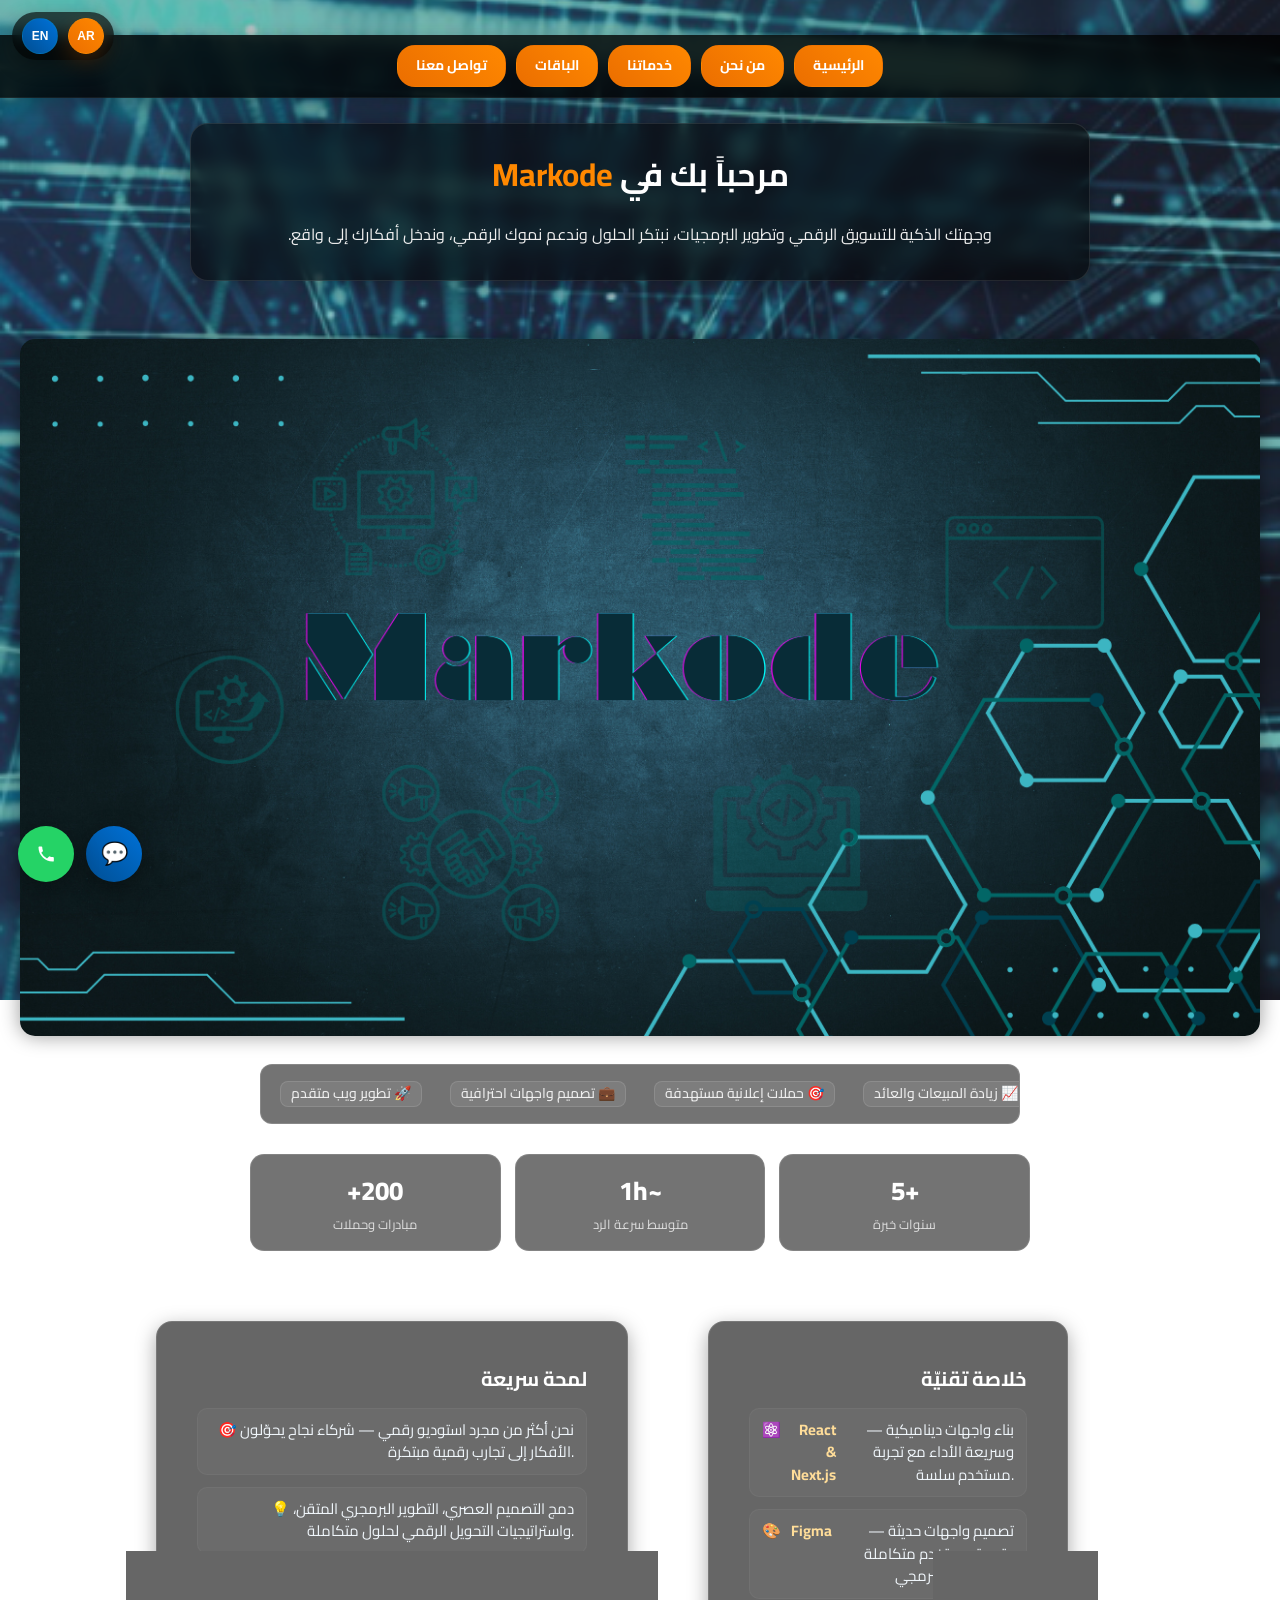
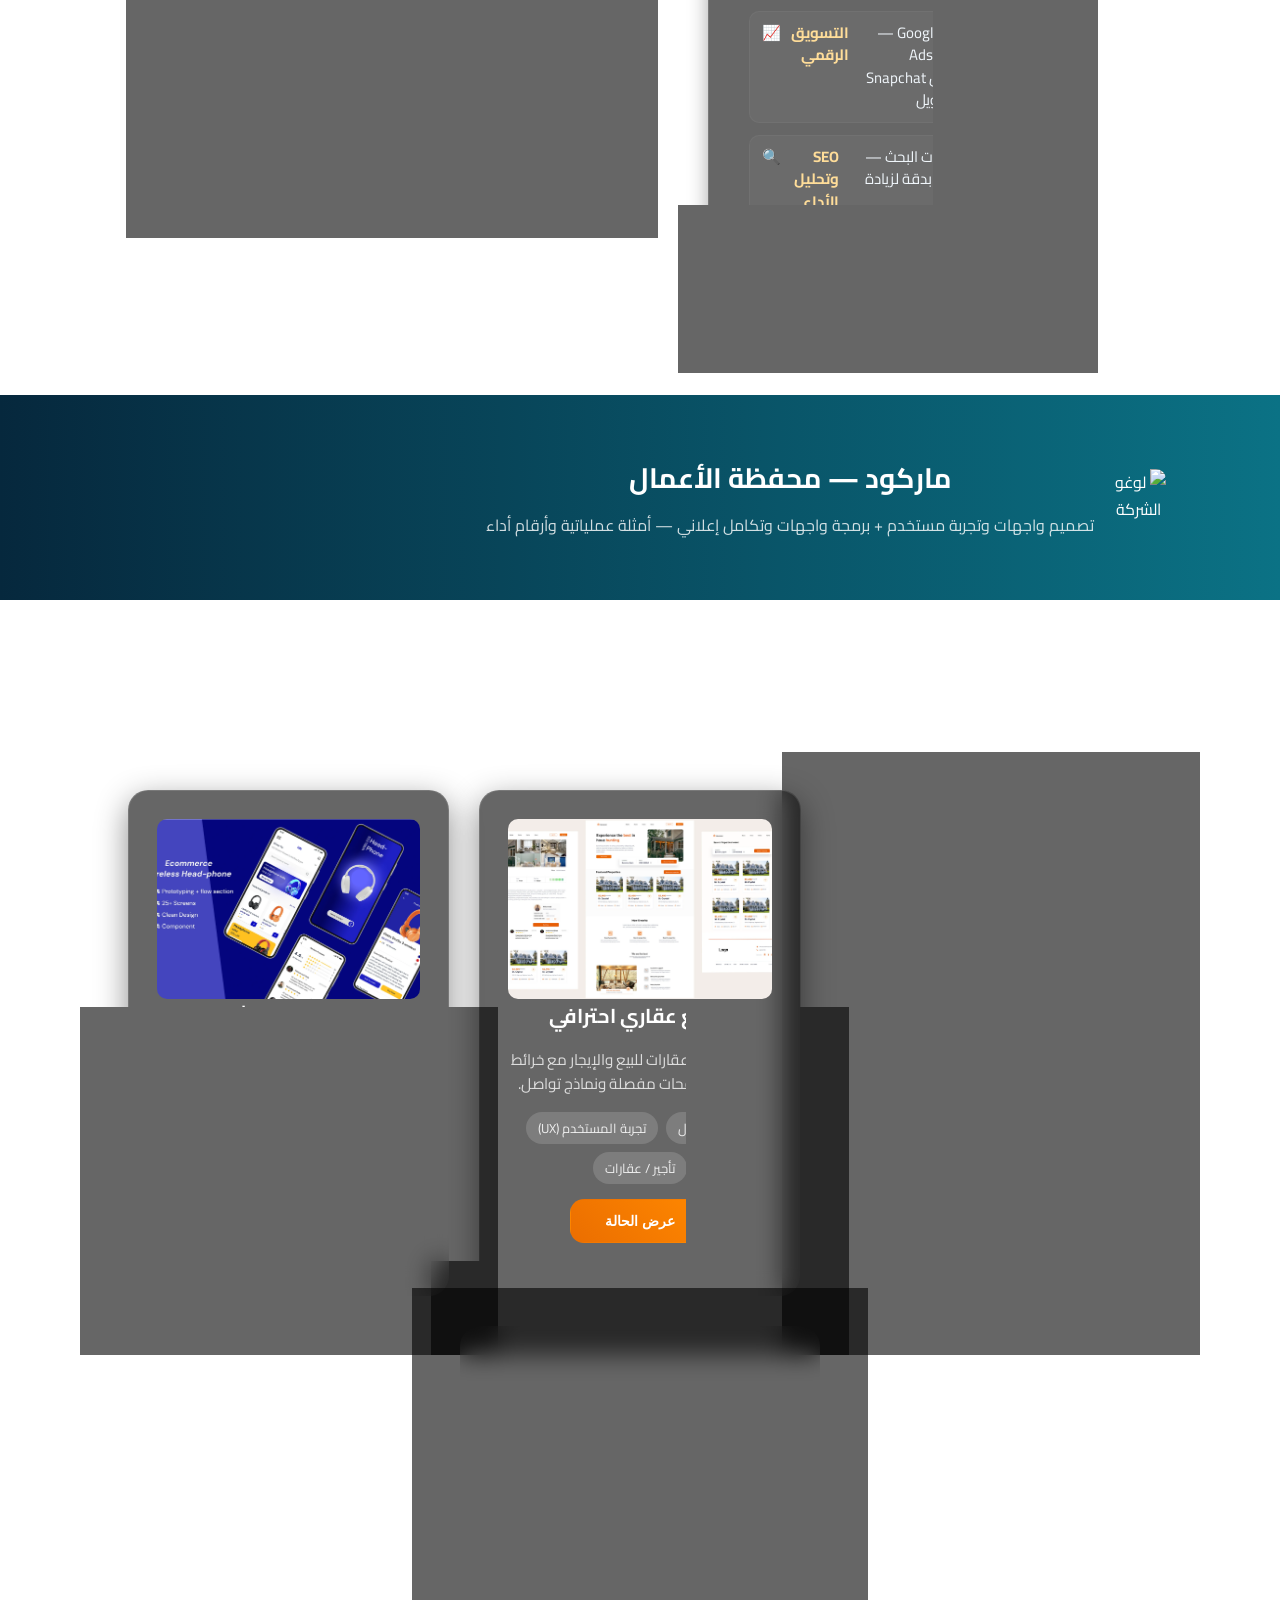
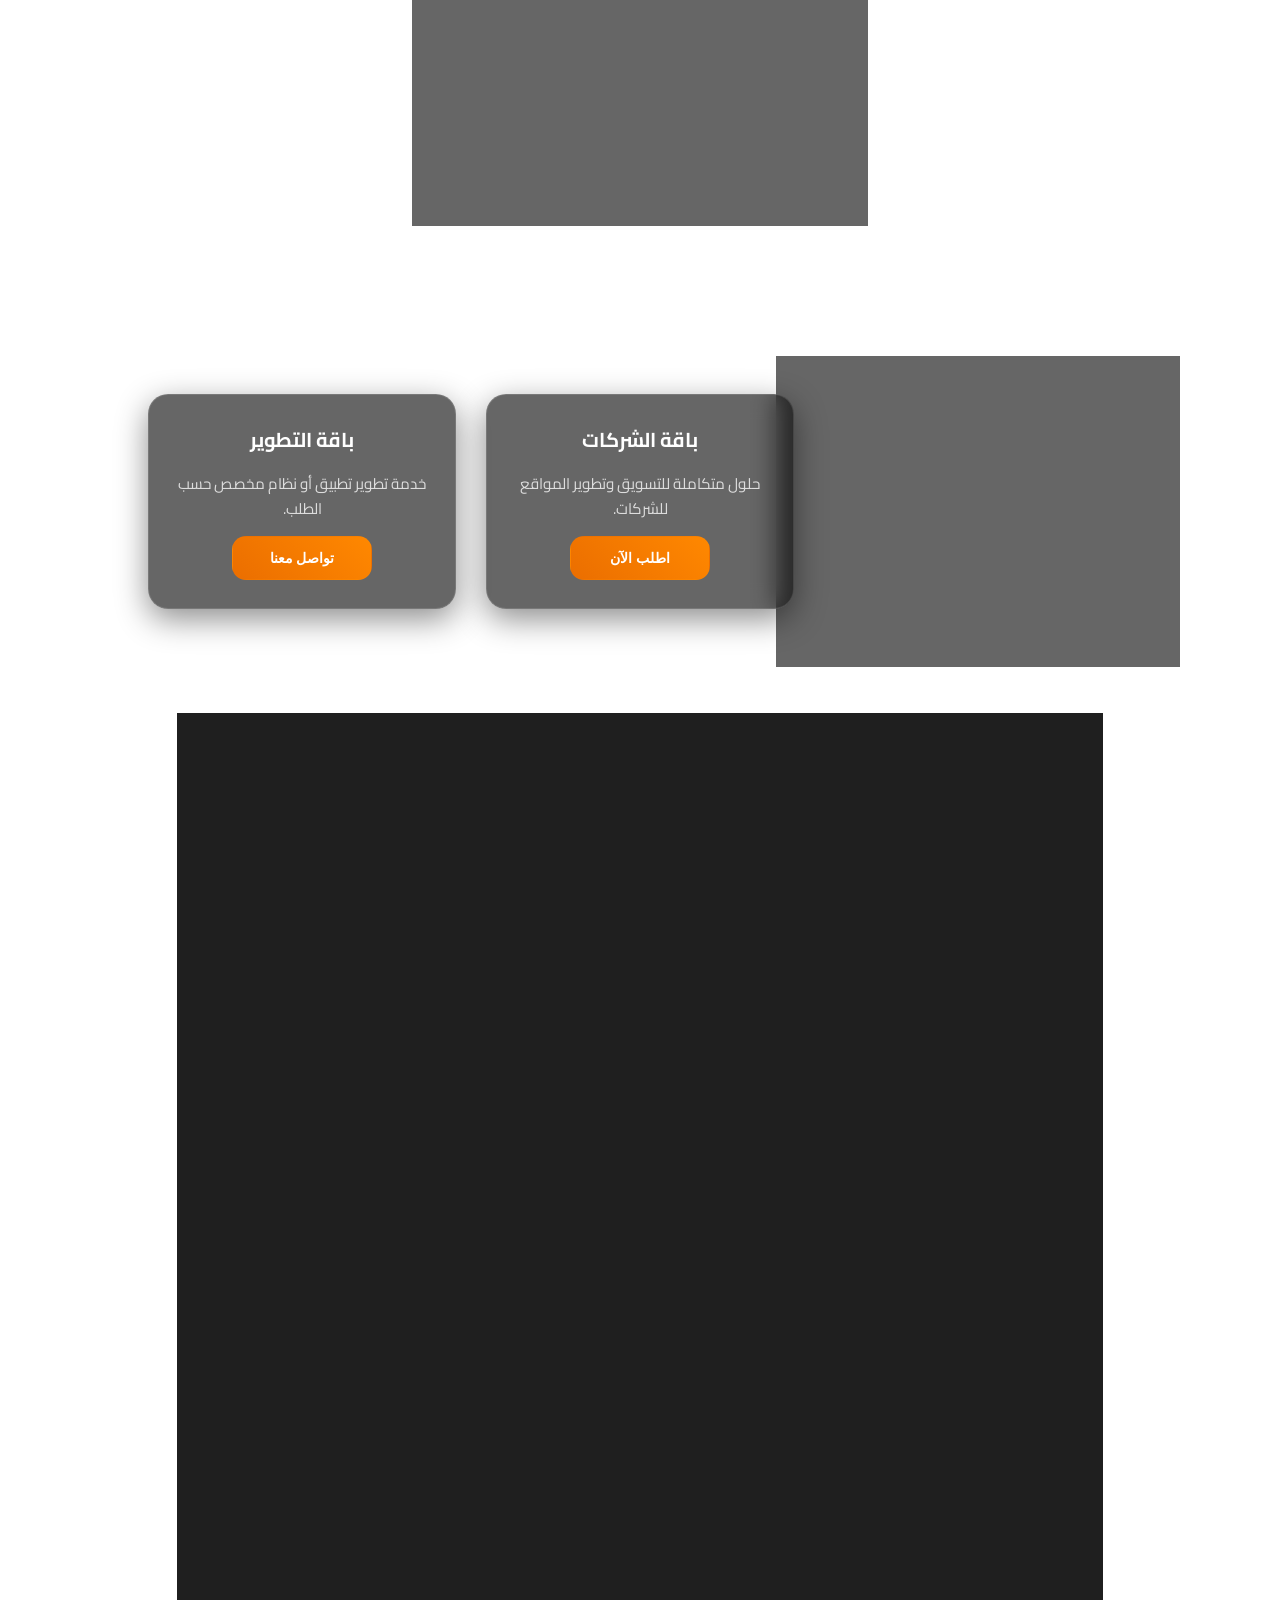
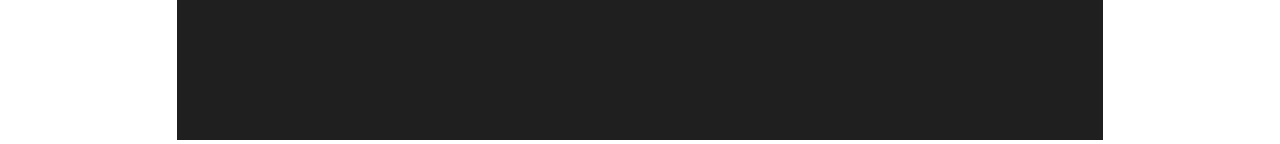
==== index.html @ ff9493d5 "Markode" ====
<!DOCTYPE html>
<html lang="ar" dir="rtl">
<head>
  <meta charset="UTF-8" />
  <title>Markode | الرئيسية</title>
  <link rel="icon" href="logo.jpeg" type="image/jpeg">
  <meta name="viewport" content="width=device-width, initial-scale=1" />
  <meta name="description" content="محفظة أعمال: تصميم واجهات وتجربة مستخدم + برمجة واجهات وتكامل إعلاني — أمثلة عملياتية ونتائج." />

  <!-- Fonts -->
  <link rel="preconnect" href="https://fonts.googleapis.com" />
  <link rel="preconnect" href="https://fonts.gstatic.com" crossorigin />
  <link href="https://fonts.googleapis.com/css2?family=Cairo:wght@400;700&display=swap" rel="stylesheet">

  <!-- Stylesheet -->
  <link rel="stylesheet" href="style.css">
</head>

<body>

  <!-- Language Switch ✅ -->
  <div class="lang-switch">
    <button id="ar-btn" class="lang active" data-lang="ar">AR</button>
    <button id="en-btn" class="lang" data-lang="en">EN</button>
  </div>

  <!-- Navbar ✅ -->
  <nav class="navbar" role="navigation" aria-label="الرئيسية">
    <a href="index.html" id="nav-home">الرئيسية</a>
    <a href="about.html" id="nav-about">من نحن</a>
    <a href="services.html" id="nav-services">خدماتنا</a>
    <a href="plans.html" id="nav-plans">الباقات</a>
    <a href="contact.html" id="nav-contact">تواصل معنا</a>
  </nav>

  <!-- Hero Section ✅ -->
  <section class="hero" aria-label="Hero Section">
    <div class="hero-box">
      <h1 id="hero-title"><strong id="hero-welcome">مرحبا بك في <span class="highlighted">Markode</span></strong></h1>
      <p id="hero-intro">وجهتك الذكية للتسويق الرقمي وتطوير البرمجيات، نبتكر الحلول وندعم نموك الرقمي، وندخل أفكارك إلى واقع.</p>
    </div>

    <img src="picture.png" alt="Markode Cover" loading="lazy" class="hero-img">

    <!-- Ticker ✅ مصحح -->
    <div class="ticker" aria-live="polite">
      <div class="ticker__rail" id="tickerRail">
        <div class="ticker__track" id="tickerTrackA">
          <div class="ticker__item">💼 تصميم واجهات احترافية</div>
          <div class="ticker__item">🚀 تطوير ويب متقدم</div>
          <div class="ticker__item">📊 تسويق رقمي فعّال</div>
          <div class="ticker__item">📈 زيادة المبيعات والعائد</div>
          <div class="ticker__item">🎯 حملات إعلانية مستهدفة</div>
        </div>
        <div class="ticker__track" id="tickerTrackB">
          <div class="ticker__item">💼 تصميم واجهات احترافية</div>
          <div class="ticker__item">🚀 تطوير ويب متقدم</div>
          <div class="ticker__item">📊 تسويق رقمي فعّال</div>
          <div class="ticker__item">📈 زيادة المبيعات والعائد</div>
          <div class="ticker__item">🎯 حملات إعلانية مستهدفة</div>
        </div>
      </div>
    </div>

    <!-- Stats ✅ -->
    <div class="stats" aria-label="إحصاءات">
      <div class="stat">
        <div class="num" id="statYears">+5</div>
        <div class="label" id="statYearsLabel">سنوات خبرة</div>
      </div>
      <div class="stat">
        <div class="num" id="statResponse">~1h</div>
        <div class="label" id="statResponseLabel">متوسط سرعة الرد</div>
      </div>
      <div class="stat">
        <div class="num" id="statProjects">200+</div>
        <div class="label" id="statProjectsLabel">مبادرات وحملات</div>
      </div>
    </div>
  </section>

  <a class="skip-link" href="#main">تخطي إلى المحتوى الرئيسي</a>

<section class="section-intro container">
  <div class="col-2">
    <div class="card card-intro">
      <div class="card-body">
        <h2 id="intro-title">لمحة سريعة</h2>
        
        <ul class="intro-points">
          <li id="intro-point-1" class="intro-point">🎯 نحن أكثر من مجرد استوديو رقمي — شركاء نجاح يحوّلون الأفكار إلى تجارب رقمية مبتكرة.</li>
          <li id="intro-point-2" class="intro-point">💡 دمج التصميم العصري، التطوير البرمجري المتقن، واستراتيجيات التحويل الرقمي لحلول متكاملة.</li>
          <li id="intro-point-3" class="intro-point">👨‍💻 فريق متخصص بخبرة واسعة في UI/UX، تطوير البرمجيات، وبناء أنظمة رقمية ذكية.</li>
          <li id="intro-point-4" class="intro-point">📈 نتائج قابلة للقياس مع سجل حافل من المشاريع المحلية والإقليمية والعالمية.</li>
        </ul>
        
        <p class="muted" id="intro-note">
          أمثلة حقيقية لمشاريع نفذناها مع نتائج ملموسة وقياس أداء فعلي.
        </p>
      </div>
    </div>
  </div>

     <div class="col-2">
    <div class="card card-tech">
      <div class="card-body">
        <h2 id="tech-title">خلاصة تقنية</h2>

        <ul class="tech-points">
          <li id="tech-point-1" class="tech-point">⚛️ <strong>React & Next.js</strong> — بناء واجهات ديناميكية وسريعة الأداء مع تجربة مستخدم سلسة.</li>
          <li id="tech-point-2" class="tech-point">🎨 <strong>Figma</strong> — تصميم واجهات حديثة وتجربة مستخدم متكاملة قبل التنفيذ البرمجي.</li>
          <li id="tech-point-3" class="tech-point">📈 <strong>التسويق الرقمي</strong> — Google Ads، TikTok Ads، Facebook & Snapchat لزيادة الوصول وتحقيق التحويل.</li>
          <li id="tech-point-4" class="tech-point">🔍 <strong>SEO وتحليل الأداء</strong> — تحسين محركات البحث وقياس النتائج بدقة لزيادة التأثير الرقمي.</li>
        </ul>

        <p class="muted" id="tech-desc">
          نغطي كل مرحلة من التصميم إلى التنفيذ، مع دمج الحملات الإعلانية وتتبع الأداء لضمان نتائج ملموسة واحترافية.
        </p>
      </div>
    </div>
  </div>
</section>

  <!-- Header & Main Content ✅ -->
  <header class="header">
    <div class="container">
      <div class="brand">
        <img src="https://images.unsplash.com/photo-1542744094-24638eff58bb?q=80&w=400&auto=format&fit=crop&ixlib=rb-4.0.3&s=placeholder"
             alt="لوغو الشركة" width="56" height="56" loading="lazy" decoding="async" />
        <div>
          <h1 id="header-title">ماركود — محفظة الأعمال</h1>
          <p class="lead" id="header-lead">تصميم واجهات وتجربة مستخدم + برمجة واجهات وتكامل إعلاني — أمثلة عملياتية وأرقام أداء</p>
        </div>
      </div>
    </div>
  </header>

  <main id="main" class="container" role="main" aria-label="المحتوى الرئيسي">

<!-- Projects Section -->
<section id="projects" aria-labelledby="projects-title">
  <h1 id="projects-title">نماذج المشاريع</h1>
  <div class="projects">

    <!-- Project 1 -->
    <article class="project card" aria-labelledby="p1-title">
      <div class="img" style="background-image:url('123.png');"></div>

      <div class="meta">
        <h3 id="project-title-1">Ride Me — تطبيق بيع سيارات</h3>
        <p id="project-desc-1" class="muted">
          تطبيق لعرض وبيع السيارات مع نظام فلترة متقدم وربط الدفع وحجوزات المعاينة.
        </p>

        <div class="tags">
          <span id="tag-ui" class="tag">UI</span>
          <span id="tag-ux" class="tag">UX</span>
          <span id="tag-case-study" class="tag">Case Study</span>
        </div>

        <div class="actions">
          <button id="project1-case-btn" class="btn" onclick="openProjectModal('p1')">عرض الحالة</button>
        </div>
      </div>
    </article>

    <!-- Project 2 -->
    <article class="project card" aria-labelledby="p2-title">
      <div class="img" style="background-image:url('124.png');"></div>

      <div class="meta">
        <h3 id="project-title-2">موقع عقاري احترافي</h3>
        <p id="project-desc-2" class="muted">
          موقع عقاري للعروض مع خرائط تفاعلية وصفحات عقارات كاملة.
        </p>

        <div class="tags">
          <span id="tag-mobile" class="tag">Mobile</span>
          <span id="tag-ux-2" class="tag">UX</span>
          <span id="tag-rental" class="tag">Rental</span>
        </div>

        <div class="actions">
          <button id="project2-case-btn" class="btn" onclick="openProjectModal('p2')">عرض الحالة</button>
        </div>
      </div>
    </article>

    <!-- Project 3 -->
    <article class="project card">
     <div class="img" style="background-image:url('125.png');"></div>

      <div class="meta">
        <h3 id="project-title-3">متجر إلكتروني شامل</h3>
        <p id="project-desc-3" class="muted">
          متجر متكامل بدفع آمن وسلة منتجات وإدارة مخزون وخدمات شحن.
        </p>

        <div class="tags">
          <span id="tag-system" class="tag">System</span>
          <span id="tag-dashboard" class="tag">Dashboard</span>
        </div>

        <div class="actions">
          <button id="project3-case-btn" class="btn" onclick="openProjectModal('p3')">عرض الحالة</button>
        </div>
      </div>
    </article>

    <!-- Project 4 -->
    <article class="project card">
    <div class="img" style="background-image:url('126.png');"></div>
    
      <div class="meta">
        <h3 id="project-title-4">تطبيق طلب وتوصيل مياه</h3>
        <p id="project-desc-4" class="muted">
          تطبيق يسمح بطلب المياه مع تتبع الطلبات وإدارة السائقين.
        </p>

        <div class="tags">
          <span id="tag-ux" class="tag">UX</span>
          <span id="tag-dashboard" class="tag">Dashboard</span>
        </div>

        <div class="actions">
          <button id="project4-case-btn" class="btn" onclick="openProjectModal('p4')">عرض الحالة</button>
        </div>
      </div>
    </article>

  </div>
</section>

    <!-- Project Modal ✅ -->
    <div id="modal" class="modal">
      <div class="modal-content" tabindex="-1" aria-modal="true" role="dialog">
        <span class="close" id="modalCloseBtn" tabindex="0" aria-label="إغلاق">&times;</span>
        <div id="modal-body"></div>
      </div>
    </div>

    <!-- Packages Section ✅ -->
    <section id="packages">
      <h1 id="packages-title">الباقات</h1>
      <div class="cards">
        <div class="card">
          <h3 id="card-title-1">باقة الناشئين</h3>
          <p id="card-desc-1">تصميم هوية + موقع تعريفي + حملة انطلاقية.</p>
          <button id="card-btn-1" onclick="openOrderModal('باقة الناشئين')" class="btn">اطلب الآن</button>
        </div>

        <div class="card">
          <h3 id="card-title-2">باقة الشركات</h3>
          <p id="card-desc-2">حلول متكاملة للتسويق وتطوير المواقع للشركات.</p>
          <button id="card-btn-2" onclick="openOrderModal('باقة الشركات')" class="btn">اطلب الآن</button>
        </div>

        <div class="card">
          <h3 id="card-title-3">باقة التطوير</h3>
          <p id="card-desc-3">خدمة تطوير تطبيق أو نظام مخصص حسب الطلب.</p>
          <button id="card-btn-3" onclick="location.href='contact.html'" class="btn">تواصل معنا</button>
        </div>
      </div>
    </section>

    <!-- Order Modal ✅ -->
    <div id="orderModal" class="modal">
      <div class="modal-content">
        <span class="close" onclick="closeModal()">&times;</span>
        <h3 id="modal-title" style="text-align: center;">طلب الباقة</h3>

        <form action="https://formspree.io/f/xeozlkkv" method="POST" onsubmit="showOrderSuccessMessage(event)">
          <input type="hidden" id="plan-name" name="plan" value="">
          <input type="text" name="name" id="modal-name" placeholder="الاسم" required>
          <input type="email" name="email" id="modal-email" placeholder="البريد الإلكتروني" required>
          <input type="tel" name="phone" id="modal-phone" placeholder="رقم الهاتف" required>
          <textarea name="details" id="modal-details" placeholder="اكتب تفاصيل الطلب" required></textarea>

          <p id="order-success-message" style="display:none; color: #00ff00; text-align: center; font-weight: bold; margin: 10px 0;">
            ✅ تم إرسال الطلب بنجاح! سنتواصل معك قريبًا.
          </p>

          <button type="submit" id="modal-submit" class="btn" style="width: 100%; margin-top: 10px;">إرسال الطلب</button>
        </form>
      </div>
    </div>


    <!-- Quick Quote Section ✅ -->
    <section id="quote" class="section">
      <div class="box">
        <h2 id="qq-title">تقدير سعر فوري</h2>
        <p class="muted" id="qq-desc">اختر نوع الخدمة والخيارات لتحصل على نطاق تقديري سريع.</p>

        <div class="quote-grid">
          <div class="row">
            <label for="qq-service" id="qq-service-label">نوع الخدمة</label>
            <select id="qq-service">
              <option value="identity" id="qq-op-identity">هوية بصرية</option>
              <option value="website" id="qq-op-website">موقع ويب</option>
              <option value="app" id="qq-op-app">تطبيق جوال</option>
              <option value="marketing" id="qq-op-marketing">تسويق رقمي</option>
              <option value="ads" id="qq-op-ads">حملات إعلانية</option>
            </select>
          </div>
          
          <div class="row">
            <label for="qq-budget" id="qq-budget-label">الميزانية المتوقعة</label>
            <input type="range" id="qq-budget" min="100" max="200000" step="100" value="100"/>
            <div><span class="badge" id="qq-budget-out">100 ر.س</span></div>
          </div>
          
          <div class="row">
            <label id="qq-options-label">خيارات إضافية</label>
            <label><input type="checkbox" id="qq-seo"> <span id="qq-seo-label">تحسين محركات البحث (SEO)</span></label>
            <label><input type="checkbox" id="qq-cms"> <span id="qq-cms-label">لوحة إدارة محتوى (CMS)</span></label>
            <label><input type="checkbox" id="qq-multi"> <span id="qq-multi-label">دعم لغتين</span></label>
          </div>
          
          <div class="row">
            <label for="qq-time" id="qq-time-label">الإطار الزمني</label>
            <select id="qq-time">
              <option value="normal" id="qq-time-normal">عادي</option>
              <option value="rush" id="qq-time-rush">عاجل</option>
            </select>
          </div>
        </div>

        <div class="estimate">
          <strong id="qq-range-title">النطاق التقديري</strong>
          <div><span id="qq-low">—</span> - <span id="qq-high">—</span></div>
        </div>

        <div class="quote-actions">
          <button class="btn secondary" id="qq-copy">نسخ التقدير</button>
          <a href="https://wa.me/966552083166?text=مرحبا%20أريد%20تقدير%20سريع" target="_blank" class="btn" id="qq-send-quote">📩 أرسل عبر واتساب</a>
        </div>

        <p class="muted" id="qq-note">* تقدير مبدئي للإرشاد فقط — السعر النهائي بعد مكالمة تعريفية قصيرة.</p>
      </div>
    </section>

  </main>



  <!-- Chat FAB -->
  <button class="fab chat" id="chatFab" aria-label="Chat" title="Chat">💬</button>
  <a id="waFab" class="fab wa" aria-label="WhatsApp" title="WhatsApp" target="_blank" rel="noopener noreferrer">
    <svg aria-hidden="true" role="img" width="20" height="20" viewBox="0 0 24 24" xmlns="http://www.w3.org/2000/svg">
      <!-- phone handset glyph, uses currentColor so it appears white on the green FAB -->
      <path fill="currentColor" d="M6.62 10.79a15.05 15.05 0 006.59 6.59l2.2-2.2a1 1 0 011.11-.27c1.21.49 2.53.76 3.88.76a1 1 0 011 1V20a1 1 0 01-1 1A17 17 0 013 4a1 1 0 011-1h2.5a1 1 0 011 1c0 1.35.26 2.67.76 3.88.18.42.07.9-.27 1.11l-2.2 2.2z" />
    </svg>
  </a>

  <!-- Chat Box ✅ -->
  <div class="chat-box" id="chatBox" aria-live="polite" aria-label="محادثة">
    <div class="chat-head">
      <strong id="chat-title">Markode</strong>
      <button id="chatClose" aria-label="Close Chat">✕</button>
    </div>
    <div class="chat-body" id="chatBody"></div>
    <form class="chat-form" id="chatForm">
      <input type="text" id="chatInput" placeholder="اكتب رسالتك..." aria-label="رسالة">
      <button type="submit" class="btn">إرسال</button>
    </form>
  </div>

  <script src="app.js" defer></script>

</body>
</html>
---- style.css ----
:root {
  --accent: #0ea5a4;
  --bg: #f7f7fb;
  --card: #ffffff;
  --muted: #6b7280;
  --primary-gradient: linear-gradient(45deg,#eb6e00,#ff8800);
  --hover-gradient: linear-gradient(45deg,#004e92,#0072d9);

  /* layout scale */
  --site-max: 1100px;
  --container-padding: 20px;
  --lang-bar-height: 56px;
  --gutter: 24px;
  --card-min: 280px;
  --card-max: 360px;
  --lang-badge-size: 36px;
  --nav-pill-padding-vertical: 8px;
  --nav-pill-padding-horizontal: 18px;
  --nav-pill-radius: 18px;
  --base-font: 16px;
}

@import url('https://fonts.googleapis.com/css2?family=Cairo:wght@400;700&display=swap');

* { box-sizing: border-box; margin: 0; padding: 0; }
html { font-size: var(--base-font); }
body { background: url(background.png) no-repeat center center fixed; background-size: cover; color: #fff; direction: rtl; line-height: 1.7; padding-top: var(--lang-fixed-offset, 0); font-family: 'Cairo', sans-serif; }



html { font-size: var(--base-font); }
a { color: inherit; text-decoration: none; }

/* ===== Container ===== */
.container {
  max-width: var(--site-max);
  margin: 0 auto;
  padding: 20px var(--container-padding);
  width: 100%;
  box-sizing: border-box;
}

/* ===== Skip Link ===== */
.skip-link {
  position: absolute;
  left: 0;
  top: 0;
  background: #000;
  color: #fff;
  padding: 8px 12px;
  border-radius: 4px;
  transform: translateY(-120%);
  transition: transform .15s;
  z-index: 10000;
}
.skip-link:focus { transform: translateY(0); }

/* ===== Header ===== */
header {
  background: linear-gradient(90deg,#06283D 0%, #0B7285 100%);
  color: #fff;
  padding: 36px 20px;
}
header .container { max-width: 1100px; margin: 0 auto; padding: 24px; }
header .brand { display: flex; gap: 16px; align-items: center; }
header .brand img { width: 56px; height: 56px; border-radius: 10px; object-fit: cover; }
header h1 { margin: 0; font-size: 28px; }
header p.lead { color: rgba(255,255,255,0.9); margin-top: 6px; }

.language-switch,
.lang-switch {
  display: flex;
  gap: 10px;
  align-items: center;
  padding: 6px 10px;
  background: rgba(0,0,0,0.65);
  position: fixed;
  top: 12px;
  inset-inline-end: 12px;
  z-index: 10010;
  backdrop-filter: blur(8px);
  justify-content: flex-end;
  border-radius: 999px;
  box-shadow: 0 6px 20px rgba(0,0,0,.32);
}

.language-switch button,
.lang-switch .lang,
.lang-switch button {
  background: linear-gradient(45deg,#004e92,#0072d9);
  color: #fff;
  border: 1px solid rgba(14, 165, 164, 0.18);
  width: var(--lang-badge-size);
  height: var(--lang-badge-size);
  display: inline-grid;
  place-items: center;
  border-radius: 999px;
  cursor: pointer;
  font-weight: 800;
  font-size: 12px;
  line-height: 1;
  transition: transform .18s ease, box-shadow .18s ease;
  text-transform: none;
}

.language-switch button:hover,
.lang-switch .lang:hover,
.lang-switch button:hover {
  transform: translateY(-2px);
  border-color: #0ea5a4;
  box-shadow: 0 6px 18px rgba(14,165,164,0.18);
}

.language-switch button.active,
.lang-switch .lang.active,
.lang-switch button.active {
  background: linear-gradient(45deg,#eb6e00,#ff8800);
  color: #fff;
  box-shadow: 0 8px 22px rgba(235,110,0,0.26);
  border-color: #ff8800;
}

/* Navbar style (matching الباقات) */
nav.navbar {
  background: rgba(0, 0, 0, 0.8);
  padding: 10px 12px;
  display: flex;
  justify-content: center;
  gap: 10px;
  flex-wrap: wrap;
  position: sticky;
  top: calc(var(--lang-bar-height) + 12px);
  z-index: 1000;
  backdrop-filter: blur(10px);
  border-bottom: 1px solid rgba(255,255,255,.06);
  box-shadow: 0 6px 18px rgba(0,0,0,.25);
}

nav.navbar a {
  text-decoration: none;
  background: linear-gradient(45deg,#eb6e00,#ff8800);
  color: white;
  padding: var(--nav-pill-padding-vertical) var(--nav-pill-padding-horizontal);
  border-radius: var(--nav-pill-radius);
  font-size: 14px;
  font-weight: 700;
  transition: transform .15s ease, box-shadow .15s ease;
  border: 1px solid transparent;
  position: relative;
  overflow: hidden;
}

nav.navbar a::before {
  content: '';
  position: absolute;
  inset: 0;
  background: linear-gradient(45deg,#004e92,#0072d9);
  border-radius: 18px;
  opacity: 0;
  transition: opacity .3s ease;
  z-index: -1;
}

nav.navbar a:hover,
nav.navbar a.active {
  transform: translateY(-3px);
  box-shadow: 0 6px 20px rgba(235,110,0,0.3);
  border-color: #0ea5a4;
}

nav.navbar a:hover::before {
  opacity: 1;
}




/* ===== Hero ===== */
.hero { 
  padding: 60px 20px; 
  text-align: center; 
}

.hero-box {
  background: rgba(0,0,0,.55);
  color: #fff;
  padding: 32px;
  margin: 0 auto 30px;
  margin-bottom: 28px;
  border-radius: 18px;
  max-width: min(900px, calc(var(--site-max) - 80px));
  box-shadow: 0 0 30px rgba(0,0,0,.4);
  backdrop-filter: blur(10px);
  border: 1px solid rgba(255,255,255,.1);
}

.hero-box h1 { 
  text-align: center;
  font-size: 2rem; 
  color: #fff; 
  margin-bottom: 28px;
  line-height: 1.15;
}

.hero-box .highlighted { 
  color: #ff8800; 
}

.hero-box p { 
  font-size: 16px; 
  color: #eee; 
}

.hero img {
  max-width: 100%;
  border-radius: 15px;
  margin-top: 30px;
  box-shadow: 0 0 20px rgba(0,0,0,.4);
}

/* ===== Ticker ===== */
.ticker {
  margin: 20px auto;
  /* make the ticker centered and medium width */
  max-width: 760px;
  width: 100%;
  display: flex;
  justify-content: center;
  overflow: hidden;
  border: 1px solid rgba(255,255,255,.15);
  border-radius: 12px;
  background: rgba(0,0,0,.55);
  padding: 6px 8px;
}

.ticker__rail {
  display: inline-flex;
  white-space: nowrap;
  animation: rail-marquee 30s linear infinite;
  /* ensure the rail is layout-fit for centered container */
  align-items: center;
}

.ticker__track { 
  display: inline-flex; 
  gap: 28px; 
  padding: 10px 14px; 
}

.ticker__item {
  padding: 0 10px;
  font-size: 14px;
  font-weight: 500;
  text-align: center;
  opacity: .95;
  color: #f5f5f5;
  background: rgba(255,255,255,.08);
  border-radius: 8px;
  border: 1px solid rgba(255,255,255,.12);
  white-space: nowrap; /* prevent the sentence from breaking */
}

@keyframes rail-marquee { 
  0% { transform: translateX(0); } 
  100% { transform: translateX(-50%); } 
}

/* ===== Stats ===== */
.stats {
  display: grid;
  grid-template-columns: repeat(3,minmax(160px,1fr));
  gap: 14px;
  padding: 10px 20px 0;
  max-width: 820px;
  margin: 0 auto;
}

.stat {
  background: rgba(0,0,0,.55);
  border: 1px solid rgba(255,255,255,.12);
  border-radius: 14px;
  padding: 14px;
  text-align: center;
}

.stat .num { 
  font-size: 26px; 
  font-weight: 800; 
  color: #fff; 
}

.stat .label { 
  color: #ddd; 
  font-size: 13px; 
}
.modal {
  position: fixed;
  inset: 0;
  background: rgb(0 0 0 / 0.6);
  display: flex;
  align-items: center;
  justify-content: center;
  z-index: 2000;
}

.modal.hidden {
  display: none;
}

.modal-content {
  background: #fff;
  padding: 24px;
  width: 90%;
  max-width: 550px;
  border-radius: 14px;
  position: relative;
  animation: fadeIn .25s ease;
}

.modal-img {
  width: 100%;
  border-radius: 12px;
  margin-bottom: 16px;
}

.close {
  position: absolute;
  top: 12px;
  right: 16px;
  font-size: 28px;
  cursor: pointer;
}

@keyframes fadeIn {
  from { opacity: 0; transform: scale(.95); }
  to   { opacity: 1; transform: scale(1); }
}

/* ===== Cards ===== */
.cards, .projects, .ads {
  display: flex;
  flex-wrap: wrap;
  justify-content: center;
  gap: 30px;
  padding: 36px 18px;
}

.card, .project.card, .ad-card.card {
  background: rgba(0,0,0,.6);
  color: #fff;
  padding: 28px;
  border-radius: 20px;
  width: 100%;
  flex: 1 1 var(--card-min);
  min-width: var(--card-min);
  max-width: var(--card-max);
  text-align: center;
  box-shadow: 0 10px 32px rgba(0,0,0,.45);
  backdrop-filter: blur(12px);
  border: 1px solid rgba(255,255,255,.12);
  transition: all .35s cubic-bezier(0.34, 1.56, 0.64, 1);
  position: relative;
  overflow: hidden;
}

.card::before {
  content: '';
  position: absolute;
  inset: 0;
  background: linear-gradient(135deg, rgba(14,165,164,0.1), rgba(255,136,0,0.05));
  opacity: 0;
  transition: opacity .35s ease;
  z-index: 0;
  border-radius: 20px;
}

.card > * {
  position: relative;
  z-index: 1;
}

.card:hover, .project.card:hover, .ad-card.card:hover {
  transform: translateY(-8px) scale(1.02);
  box-shadow: 0 16px 40px rgba(0,0,0,.55);
  border-color: rgba(255,255,255,.2);
}

.card:hover::before,
.project.card:hover::before,
.ad-card.card:hover::before {
  opacity: 1;
}

.card h3, .project h3, .ad-card h4 { 
  font-size: 1.25rem; 
  margin-bottom: 15px; 
  color: #fff;
  font-weight: 700;
}

.card p, .project p.muted, .ad-card ul li { 
  font-size: 0.95rem;
  color: #ddd; 
  margin-bottom: 15px;
  line-height: 1.6;
}

.project .img, .ad-card img {
  width: 100%;
  height: 180px;
  background-size: cover;
  background-position: center;
  border-radius: 10px;
}

.tags {
  display: flex;
  flex-wrap: wrap;
  gap: 8px;
  justify-content: center;
  margin-bottom: 15px;
}

.tag {
  background: rgba(255,255,255,.15);
  padding: 5px 12px;
  border-radius: 30px;
  font-size: 13px;
  color: #eee;
}

.actions {
  display: flex;
  justify-content: center;
  gap: 10px;
  margin-top: 10px;
}

.actions button, 
.actions .btn.secondary, 
.card button, 
.btn {
  background: var(--primary-gradient);
  color: #fff;
  /* fixed sizing for consistent project buttons */
  min-width: 140px;
  height: 44px;
  display: inline-flex;
  align-items: center;
  justify-content: center;
  padding: 0 20px;
  border: 1px solid transparent;
  border-radius: 14px;
  font-weight: bold;
  cursor: pointer;
  font-size: 14px;
  transition: all .35s cubic-bezier(0.34, 1.56, 0.64, 1);
  text-decoration: none;
  position: relative;
  overflow: hidden;
}

.actions button::before,
.actions .btn.secondary::before,
.card button::before,
.btn::before {
  content: '';
  position: absolute;
  inset: 0;
  background: var(--hover-gradient);
  opacity: 0;
  transition: opacity .35s ease;
  z-index: -1;
  border-radius: 14px;
}

.actions button:hover, 
.actions .btn.secondary:hover, 
.card button:hover, 
.btn:hover {
  transform: translateY(-3px) scale(1.05);
  box-shadow: 0 8px 24px rgba(235,110,0,0.35);
  border-color: #0ea5a4;
}

.actions button:hover::before,
.actions .btn.secondary:hover::before,
.card button:hover::before,
.btn:hover::before {
  opacity: 1;
}

/* ===== Form Styling ===== */
form {
  display: flex;
  flex-direction: column;
  gap: 12px;
}

form input,
form textarea,
form select {
  padding: 12px 14px;
  border-radius: 12px;
  border: 1px solid rgba(255,255,255,.2);
  background: rgba(0,0,0,.5);
  color: #fff;
  font-size: 14px;
  font-family: 'Cairo', sans-serif;
  transition: all 0.3s;
}

form input::placeholder,
form textarea::placeholder {
  color: rgba(255,255,255,.6);
}

form input:focus,
form textarea:focus,
form select:focus {
  outline: none;
  border-color: #ff8800;
  background: rgba(0,0,0,.7);
  box-shadow: 0 0 8px rgba(255,136,0,.3);
}

form button {
  padding: 12px 20px;
  background: var(--primary-gradient);
  color: #fff;
  border: none;
  border-radius: 12px;
  font-weight: bold;
  cursor: pointer;
  transition: all 0.3s;
  margin-top: 8px;
}

form button:hover {
  background: var(--hover-gradient);
  transform: translateY(-2px);
}

/* ===== Quick Intro & Tech Summary ===== */
.section-intro {
  display: flex;
  flex-wrap: wrap;
  justify-content: center;
  gap: 24px;
  padding: 40px 16px;
  max-width: 1000px;
  margin: 0 auto;
  direction: ltr;
}

.section-intro .col-2 { 
  flex: 1 1 48%; 
  min-width: 300px; 
  display: flex; 
  justify-content: center;  
}

.section-intro .card-intro, 
.section-intro .card-tech {
  padding: 22px;
  text-align: center;
  background: rgba(0,0,0,0.6);
  border-radius: 16px;
  box-shadow: 0 6px 20px rgba(0,0,0,.35);
  transition: transform 0.3s ease, box-shadow 0.3s ease;
}

.section-intro .card-intro:hover, 
.section-intro .card-tech:hover {
  transform: translateY(-3px);
  box-shadow: 0 10px 28px rgba(0,0,0,.45);
}

.section-intro h2, 
.section-intro h3 { 
  color: #fff; 
  font-size: 20px; 
}

.section-intro p { 
  color: #ddd; 
  font-size: 14px; 
  line-height: 1.6; 
}

.section-intro .tags { 
  justify-content: center; 
}

/* Intro card body & sizing tweaks */
.card.card-intro .card-body {
  max-width: 620px;
  text-align: right;
  padding: 18px;
}

.section-intro.container {
  padding-top: 10px;
  padding-bottom: 18px;
}

.section-intro .intro-points {
  list-style: none;
  padding-left: 0;
  margin: 12px 0;
  display: flex;
  flex-direction: column;
  gap: 12px;
}

.section-intro .intro-point {
  font-size: 15px;
  color: #f0f6fb;
  background: rgba(255,255,255,0.03);
  padding: 10px 12px;
  border-radius: 10px;
  border: 1px solid rgba(255,255,255,0.04);
  line-height: 1.5;
  display: flex;
  align-items: flex-start;
  gap: 10px;
  white-space: normal;
}

@media(min-width: 1000px) {
  .section-intro .col-2:first-child { align-items: flex-start; }
  .card.card-intro { max-width: 600px; }
}

/* Tech card: match intro styling for consistency */
.card.card-tech .card-body {
  max-width: 620px;
  text-align: right;
  padding: 18px;
}

.tech-points {
  list-style: none;
  padding-left: 0;
  margin: 12px 0;
  display: flex;
  flex-direction: column;
  gap: 12px;
}

.tech-point {
  font-size: 15px;
  color: #f0f6fb;
  background: rgba(255,255,255,0.03);
  padding: 10px 12px;
  border-radius: 10px;
  border: 1px solid rgba(255,255,255,0.04);
  line-height: 1.5;
  display: flex;
  align-items: flex-start;
  gap: 10px;
}

.tech-point strong { color: #ffdd99; }

/* ===== Modal ===== */
.modal {
  position: fixed;
  inset: 0;
  background: rgba(0,0,0,.7);
  display: none;
  align-items: center;
  justify-content: center;
  z-index: 1100;
  backdrop-filter: blur(6px);
  animation: fadeIn 0.3s ease-out;
}

.modal.show { 
  display: flex;
  animation: fadeIn 0.3s ease-out;
}

.modal-content {
  background: linear-gradient(145deg,#0b1b2b,#1a2a40);
  color: #fff;
  padding: 24px;
  border-radius: 18px;
  width: min(640px, 92vw);
  max-width: 90vw;
  max-height: 90vh;
  overflow-y: auto;
  box-shadow: 0 12px 36px rgba(0,0,0,.6);
  outline: none;
  transition: transform 0.3s ease, opacity 0.3s ease;
  transform: scale(0.9) translateY(20px);
  opacity: 0;
}

.modal.show .modal-content {
  transform: scale(1) translateY(0);
  opacity: 1;
}

.modal-content .close {
  float: left;
  font-size: 22px;
  font-weight: bold;
  cursor: pointer;
  color: #ff8800;
  transition: color 0.3s;
  background: none;
  border: none;
  padding: 0;
}

.modal-content .close:hover,
.modal-content .close:focus {
  color: #0ea5a4;
  outline: none;
}

@keyframes fadeIn {
  from {
    opacity: 0;
    backdrop-filter: blur(0px);
  }
  to {
    opacity: 1;
    backdrop-filter: blur(6px);
  }
}


  /* Improve modal and RTL behaviour on small screens */
  .modal {
    padding: 18px 12px;
  }
  .modal-content {
    direction: inherit; /* respect document dir (rtl/ltr) */
    max-width: 980px;
    margin: 24px auto;
    padding: 20px;
    box-sizing: border-box;
  }
  .modal-content img { max-width: 100%; height: auto; display: block; border-radius: 10px; }
  .case-card .case-meta { margin: 10px 0; color: var(--muted, rgba(255,255,255,0.8)); }
  .case-card .case-features { margin: 10px 0 0 0; padding-left: 1.2rem; }
  .case-card .case-features li { margin-bottom: 6px; list-style: disc inside; }

  /* Actions/buttons layout: ensure visibility and wrap on small screens */
  .actions { display: flex; gap: 10px; align-items: center; flex-wrap: wrap; }
  /* enforce same min-width/height inside smaller layouts as well */
  .actions .btn, .card button, .btn { min-width: 140px; height: 44px; }

  @media (max-width: 700px) {
    .modal-content { width: 100%; margin: 12px; padding: 14px; }
    .modal-code pre { font-size: 12px; }
    .actions { flex-direction: column; align-items: stretch; }
    .actions .btn, .card button, .btn { width: 100%; }
    .project.card { flex-direction: column; }
    .project .img { height: 180px; }
    .hero-box h1 { font-size: 20px; }
  }

  /* Keep code block direction LTR for readability */
  .modal-code pre, .modal-code code { direction: ltr; unicode-bidi: embed; }
/* ===== Code block inside modal ===== */
.modal-code { display:block; }
.modal-code-head { display:flex; justify-content:space-between; align-items:center; gap:12px; margin-bottom:10px; }
.modal-code-head strong { font-size:16px; }
.modal-code pre { background: #0f1724; color: #e6eef8; padding: 14px; border-radius: 10px; overflow:auto; max-height:60vh; font-family: Consolas, 'Courier New', monospace; font-size:13px; }
.copy-code-btn { background: linear-gradient(90deg,var(--accent),var(--primary-gradient)); color: #fff; border: 0; padding:6px 10px; border-radius:8px; cursor:pointer; box-shadow: 0 6px 18px rgba(18,38,63,0.18); }
.copy-code-btn:active { transform: translateY(1px); }


/* ===== Quick Quote Section ===== */
#quote {
  background: rgba(0, 0, 0, 0.65);
  padding: 45px 30px;
  border-radius: 22px;
  max-width: 820px;
  margin: 50px auto;
  box-shadow: 0 12px 35px rgba(0, 0, 0, 0.55);
  backdrop-filter: blur(14px);
  border: 1px solid rgba(255, 255, 255, 0.15);
  color: #fff;
  text-align: center;
  transition: all 0.3s ease;
}

#quote h2 {
  font-size: 28px;
  margin-bottom: 12px;
  color: #ff8800;
}

#quote p.muted {
  color: #ccc;
  font-size: 15px;
  margin-bottom: 30px;
}

/* ===== Quote Grid ===== */
.quote-grid {
  display: grid;
  grid-template-columns: repeat(auto-fit, minmax(220px, 1fr));
  gap: 24px;
  margin-bottom: 32px;
}

.quote-grid .row {
  display: flex;
  flex-direction: column;
  align-items: flex-start;
  gap: 8px;
}

.quote-grid label {
  font-weight: bold;
  font-size: 14px;
  color: #fff;
}

.quote-grid select,
.quote-grid input[type="range"] {
  padding: 10px 14px;
  border-radius: 14px;
  border: 1px solid #555;
  background: rgba(0, 0, 0, 0.75);
  color: #fff;
  width: 100%;
  font-size: 14px;
  transition: all 0.3s;
}

.quote-grid select:hover,
.quote-grid input[type="range"]:hover {
  border-color: #0ea5a4;
}

.quote-grid select option {
  background: #1f1f1f;
  color: #fff;
}

.quote-grid .row:nth-child(3) {
  display: grid;
  grid-template-columns: 1fr 1fr;
  gap: 12px;
}

.quote-grid .row:nth-child(3) label {
  display: flex;
  align-items: center;
  gap: 8px;
  font-weight: normal;
  font-size: 13px;
  padding: 12px 16px;
  border-radius: 14px;
  background: rgba(0, 0, 0, 0.7);
  border: 1px solid #555;
  cursor: pointer;
  color: #fff;
  transition: all 0.3s;
}

.quote-grid .row:nth-child(3) label:hover {
  background: rgba(14, 165, 164, 0.3);
  border-color: #0ea5a4;
}

.quote-grid .row:nth-child(3) input[type="checkbox"] {
  width: 18px;
  height: 18px;
  cursor: pointer;
  accent-color: #ff8800;
  flex-shrink: 0;
}

.quote-grid .row:nth-child(3) input[type="checkbox"]:checked + span {
  font-weight: bold;
  color: #ff8800;
}

.quote-grid .row:nth-child(3) label:has(input[type="checkbox"]:checked) {
  background: rgba(255, 136, 0, 0.2);
  border-color: #ff8800;
  color: #ff8800;
}

.quote-grid .row:nth-child(3) span {
  transition: all 0.3s ease;
}

/* ===== Quote Actions ===== */
.quote-actions {
  display: flex;
  gap: 10px;
  justify-content: center;
  flex-wrap: wrap;
  margin-top: 20px;
}

.quote-actions .btn,
.quote-actions .btn.secondary {
  flex: 1 1 auto;
  min-width: 140px;
}

/* ===== Floating Buttons ===== */
.fab {
  position: fixed;
  bottom: 18px;
  inset-inline-end: 18px;
  width: 56px;
  height: 56px;
  border-radius: 50%;
  display: grid;
  place-items: center;
  border: 0;
  cursor: pointer;
  z-index: 1200;
  background: #25D366;
  color: #0b1b0b;
  box-shadow: 0 8px 24px rgba(0,0,0,.35);
  font-size: 22px;
  text-decoration: none;
  transition: all 0.3s;
}

.fab:hover {
  transform: scale(1.1);
  box-shadow: 0 12px 32px rgba(0,0,0,.5);
}

.fab.chat { 
  inset-inline-end: 86px; 
  background: linear-gradient(45deg,#004e92,#0072d9); 
  color: #fff; 
}

/* WhatsApp FAB specific style */
.fab.wa {
  background: #25D366;
  color: #fff;
}

.top-btn {
  position: fixed;
  bottom: 18px;
  inset-inline-start: 18px;
  width: 46px;
  height: 46px;
  border-radius: 50%;
  border: 0;
  background: rgba(0,0,0,.65);
  color: #fff;
  cursor: pointer;
  display: none;
  z-index: 1200;
  transition: all 0.3s;
}

.top-btn:hover {
  background: rgba(255,136,0,.8);
  transform: scale(1.1);
}

/* ===== Chat Box ===== */
.chat-box {
  position: fixed;
  bottom: 86px;
  inset-inline-end: 18px;
  width: min(360px, 92vw);
  background: linear-gradient(135deg,#0b1b2b,#1a2a40);
  border: 1px solid rgba(255,255,255,.15);
  border-radius: 16px;
  overflow: hidden;
  display: none;
  z-index: 1200;
  transition: transform 0.3s ease, opacity 0.3s ease;
  box-shadow: 0 8px 24px rgba(0,0,0,.4);
}

.chat-box.show { 
  display: grid; 
  opacity: 1; 
  transform: translateY(0); 
}

.chat-box.hide { 
  opacity: 0; 
  transform: translateY(20px); 
}

.chat-head {
  display: flex;
  justify-content: space-between;
  align-items: center;
  padding: 10px 12px;
  background: rgba(0,0,0,.85);
  border-bottom: 1px solid rgba(255,255,255,.12);
}

.chat-head strong {
  color: #ff8800;
}

.chat-head button {
  background: none;
  border: none;
  color: #ff8800;
  cursor: pointer;
  font-size: 16px;
  transition: color 0.3s;
}

.chat-head button:hover {
  color: #0ea5a4;
}

.chat-body { 
  max-height: 300px; 
  overflow-y: auto; 
  padding: 10px; 
  display: grid; 
  gap: 8px; 
}

.bubble { 
  padding: 10px 12px; 
  border-radius: 14px; 
  border: 1px solid rgba(255,255,255,.15); 
  max-width: 85%; 
  word-wrap: break-word;
}

.bubble.bot { 
  background: rgba(255,255,255,.06); 
}

.bubble.me { 
  background: rgba(255,136,0,.2); 
  margin-inline-start: auto; 
  border-color: #ff8800;
}

.chat-form { 
  display: flex; 
  gap: 8px; 
  border-top: 1px solid rgba(255,255,255,.12); 
  padding: 8px; 
}

.chat-form input { 
  flex: 1; 
  background: rgba(255,255,255,.08); 
  color: #fff; 
  border: 1px solid rgba(255,255,255,.15); 
  border-radius: 10px; 
  padding: 8px 10px; 
  font-family: 'Cairo', sans-serif;
}

.chat-form input:focus {
  outline: none;
  border-color: #ff8800;
}

.chat-form button { 
  background: var(--primary-gradient); 
  border: 0; 
  color: #fff; 
  border-radius: 10px; 
  padding: 8px 12px; 
  cursor: pointer; 
  font-weight: bold;
  transition: all 0.3s;
}

.chat-form button:hover {
  background: var(--hover-gradient);
  transform: translateY(-2px);
}

/* ===== Responsive ===== */
@media(max-width: 900px) { 
  .quote-grid { 
    grid-template-columns: 1fr; 
  } 
}

@media(max-width: 700px) { 
  .col-2 { 
    flex: 1 1 100%; 
  } 
  .brand img { 
    width: 48px; 
    height: 48px; 
  }
  .quote-actions {
    flex-direction: column;
  }
  .quote-actions .btn {
    width: 100%;
  }
}

@media(max-width: 600px) {
  .hero-box h1 { 
    font-size: 24px; 
  }
  .hero img { 
    width: 100%; 
    height: auto; 
  }
  .cards, .projects, .ads { 
    flex-direction: column; 
    align-items: center; 
  }
  .card, .project.card, .ad-card.card { 
    max-width: 90%; 
  }
  .stats {
  gap: 18px;
  padding-top: 16px;
  max-width: calc(var(--site-max) - 40px);
  margin: 0 auto;
  grid-template-columns: 1fr 1fr; 
}
    
  }
  .quote-grid .row:nth-child(3) {
    grid-template-columns: 1fr;
  }
  .modal-content {
    width: 95vw;
    padding: 16px;
  }
  nav.navbar {
    top: 35px;
  }


@media(max-width: 400px) { 
  nav.navbar a { 
    font-size: 12px; 
    padding: 7px 12px; 
    border-radius: 14px;
  }
  .language-switch button,
  .lang-switch .lang,
  .lang-switch button {
    font-size: 12px;
    padding: 6px 12px;
  }
  .stats { 
    grid-template-columns: 1fr; 
  }
  .quote-grid .row:nth-child(3) label {
    font-size: 12px;
    padding: 10px 12px;
  }
}
section h1 {
  text-align: center;
  font-size: 32px;
  color: #fff;
  margin-bottom: 30px;
  font-weight: 700;
}

@media(max-width: 600px) {
  section h1 {
    font-size: 24px;
    margin-bottom: 20px;
  }
}

/* Button Secondary Style ✅ */
.btn.secondary {
  background: linear-gradient(45deg, #004e92, #0072d9);
  border: 1px solid #0ea5a4;
}

.btn.secondary:hover {
  background: linear-gradient(45deg, #003366, #005299);
  box-shadow: 0 4px 12px rgba(14, 165, 164, 0.4);
}

/* Packages Section ✅ */
#packages {
  padding: 60px 20px;
}

#packages-title {
  margin-bottom: 40px;
}

/* Quote Section Box ✅ */
#quote .box {
  padding: 40px;
  background: rgba(0, 0, 0, 0.65);
  border-radius: 20px;
  border: 1px solid rgba(255, 255, 255, 0.15);
}

/* Badge for Budget Display ✅ */
.badge {
  display: inline-block;
  background: linear-gradient(45deg, #eb6e00, #ff8800);
  color: #fff;
  padding: 6px 14px;
  border-radius: 20px;
  font-weight: bold;
  font-size: 14px;
  margin-top: 5px;
}

/* Header Styling ✅ */
.header {
  margin: 40px 0;
}

.header .container {
  text-align: center;
}

.header h1 {
  font-size: 28px;
  margin-bottom: 10px;
}

.header .lead {
  font-size: 16px;
  opacity: 0.9;
}

/* Projects Title ✅ */
#projects-title {
  margin-bottom: 40px;
  font-size: 32px;
}

/* Ads Title ✅ */
#ads-title {
  margin-bottom: 40px;
  font-size: 32px;
}

/* Estimate Box ✅ */
.estimate {
  background: rgba(255, 255, 255, 0.08);
  padding: 20px;
  border-radius: 14px;
  border: 1px solid rgba(255, 136, 0, 0.3);
  margin-bottom: 20px;
  text-align: center;
}

.estimate strong {
  color: #ff8800;
  font-size: 16px;
  display: block;
  margin-bottom: 8px;
}

.estimate div {
  font-size: 18px;
  font-weight: bold;
  color: #fff;
}

/* Form Width Fix ✅ */
.modal-content form {
  gap: 14px;
}

.modal-content input,
.modal-content textarea,
.modal-content select {
  width: 100%;
}

/* Chat Form Button ✅ */
.chat-form button {
  padding: 10px 14px;
  min-width: 60px;
  font-size: 13px;
}

/* ===== Responsive Updates ===== */

@media (max-width: 900px) {
  :root { --site-max: 780px; }
  .hero { padding: 48px 16px; }
  .hero-box { padding: 24px; }
}
@media (max-width: 700px) {
  .language-switch,
  .lang-switch {
    justify-content: center;
    padding: 10px;
    gap: 8px;
    position: sticky;
    top: 0;
    inset-inline-end: auto;
    right: auto;
    width: 100%;
    border-radius: 0;
    background: rgba(0,0,0,0.75);
  }
  nav.navbar { 
    top: calc(var(--lang-bar-height) + 8px);
    padding: 10px 12px;
    gap: 8px;
  }
  nav.navbar a {
    padding: 8px 14px;
    font-size: 13px;
    border-radius: 16px;
  }
}
@media (max-width: 700px) {
  :root { --site-max: 680px; --card-max: 100%; }
  .language-switch, .lang-switch { justify-content: center; top: 0; position: sticky; }
  nav.navbar { top: calc(var(--lang-bar-height) + 4px); }
  .cards, .projects, .ads { padding: 24px 12px; gap: 16px; }
  section h1 { font-size: 1.5rem; margin-bottom: 18px; }
}
@media (max-width: 420px) {
  html { font-size: 15px; }
  .hero-box { padding: 18px; }
  .container { padding-inline: 12px; }

  .chat-form {
    gap: 4px;
  }

  .chat-form input {
    font-size: 12px;
    padding: 6px 8px;
  }

  .chat-form button {
    padding: 6px 8px;
    font-size: 11px;
  }
}

/* Contact-specific button (used for 'تواصل معنا' to stand out) */
.btn.contact {
  background: linear-gradient(45deg,#1e90ff,#0066ff);
  border-color: rgba(0,102,255,0.18);
}
.btn.contact::before {
  background: linear-gradient(45deg,#004e92,#0072d9);
  opacity: 0;
}
.btn.contact:hover {
  box-shadow: 0 10px 30px rgba(0,102,255,0.22);
  transform: translateY(-3px) scale(1.03);
}

/* Order success message inside modals */
.order-success {
  display: none; /* shown by JS on successful submit */
  color: #00ff88;
  text-align: center;
  font-weight: 700;
  margin: 10px 0;
}

/* Footer styling for consistent layout */
footer {
  padding: 22px 16px;
  text-align: center;
  color: #dfeaf6;
  border-top: 1px solid rgba(255,255,255,0.06);
  margin-top: 36px;
}

footer #footer-text { color: #d1e7ff; font-size: 14px; }
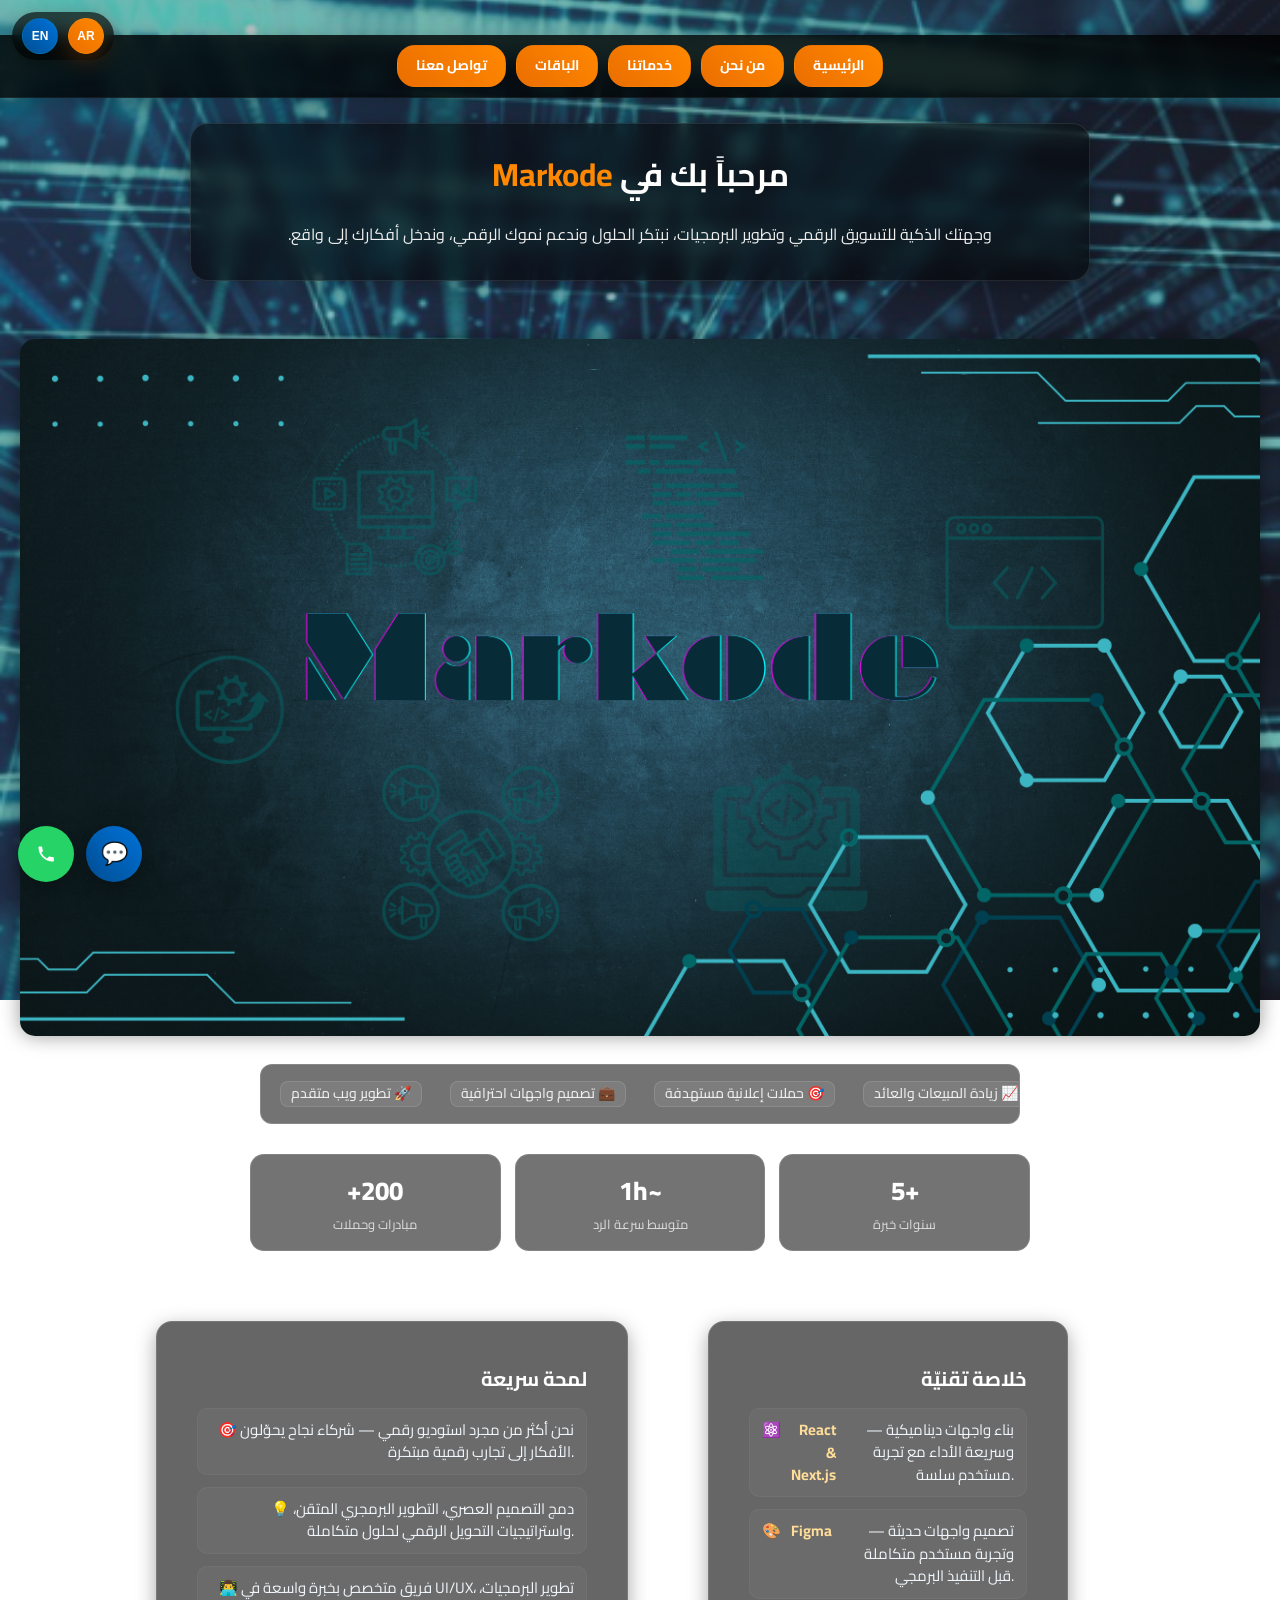
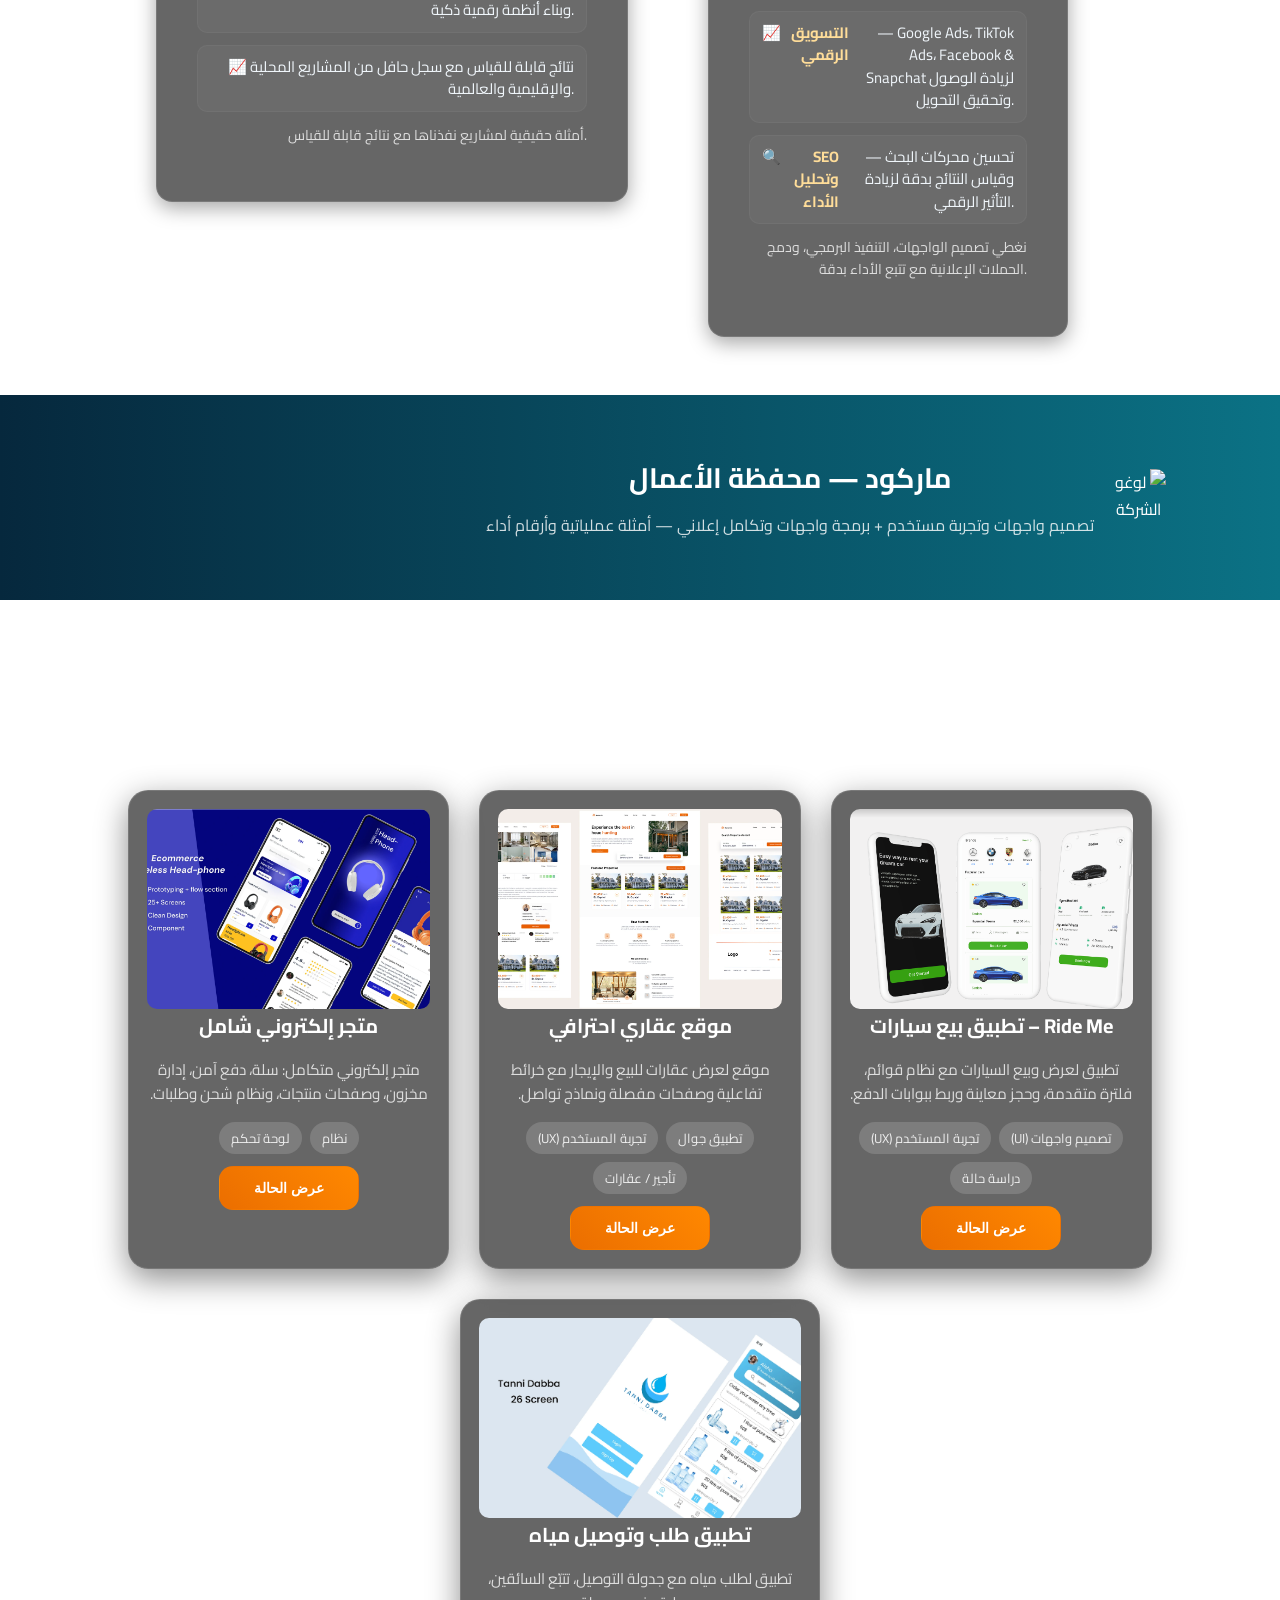
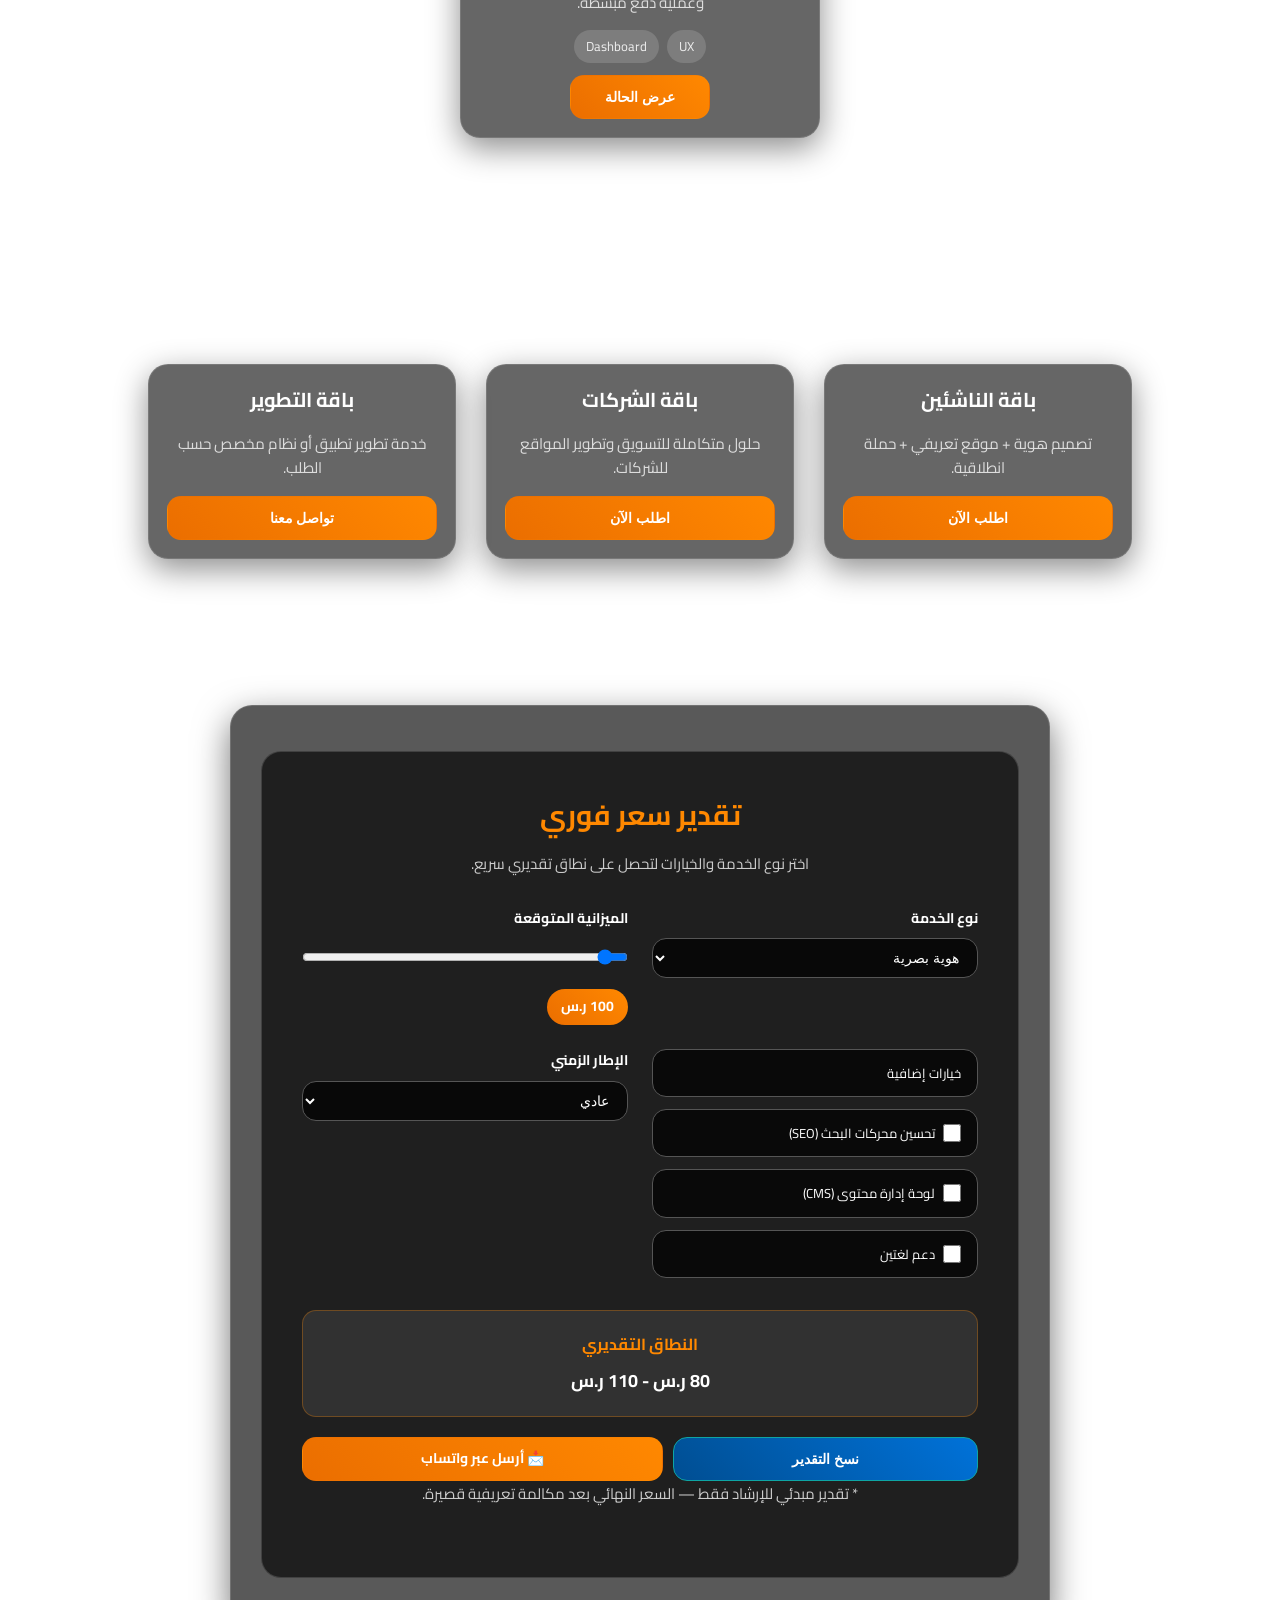
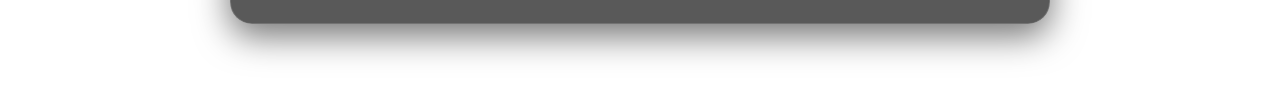
==== commit f4dee865: "markode" ====
--- a/index.html
+++ b/index.html
@@ -3,7 +3,7 @@
 <head>
   <meta charset="UTF-8" />
   <title>Markode | الرئيسية</title>
-  <link rel="icon" href="logo.jpeg" type="image/jpeg">
+  <link rel="icon" href="logo.jpg" type="image/jpeg">
   <meta name="viewport" content="width=device-width, initial-scale=1" />
   <meta name="description" content="محفظة أعمال: تصميم واجهات وتجربة مستخدم + برمجة واجهات وتكامل إعلاني — أمثلة عملياتية ونتائج." />
 
--- a/style.css
+++ b/style.css
@@ -343,12 +343,13 @@
   justify-content: center;
   gap: 30px;
   padding: 36px 18px;
+  align-items: stretch; /* ensure cards match height and don't collapse */
 }
 
 .card, .project.card, .ad-card.card {
   background: rgba(0,0,0,.6);
   color: #fff;
-  padding: 28px;
+  padding: 18px; /* reduce padding slightly so content fits */
   border-radius: 20px;
   width: 100%;
   flex: 1 1 var(--card-min);
@@ -360,7 +361,9 @@
   border: 1px solid rgba(255,255,255,.12);
   transition: all .35s cubic-bezier(0.34, 1.56, 0.64, 1);
   position: relative;
-  overflow: hidden;
+  overflow: visible; /* allow buttons/contents to be visible if they slightly overflow */
+  display: flex;
+  flex-direction: column; /* make cards column flex to align image/meta/actions */
 }
 
 .card::before {
@@ -407,10 +410,11 @@
 
 .project .img, .ad-card img {
   width: 100%;
-  height: 180px;
+  height: 200px; /* slightly taller for better visual balance */
   background-size: cover;
   background-position: center;
   border-radius: 10px;
+  flex-shrink: 0;
 }
 
 .tags {
@@ -418,7 +422,7 @@
   flex-wrap: wrap;
   gap: 8px;
   justify-content: center;
-  margin-bottom: 15px;
+  margin-bottom: 12px;
 }
 
 .tag {
@@ -433,7 +437,7 @@
   display: flex;
   justify-content: center;
   gap: 10px;
-  margin-top: 10px;
+  margin-top: auto; /* push actions to bottom so buttons are always visible */
 }
 
 .actions button, 
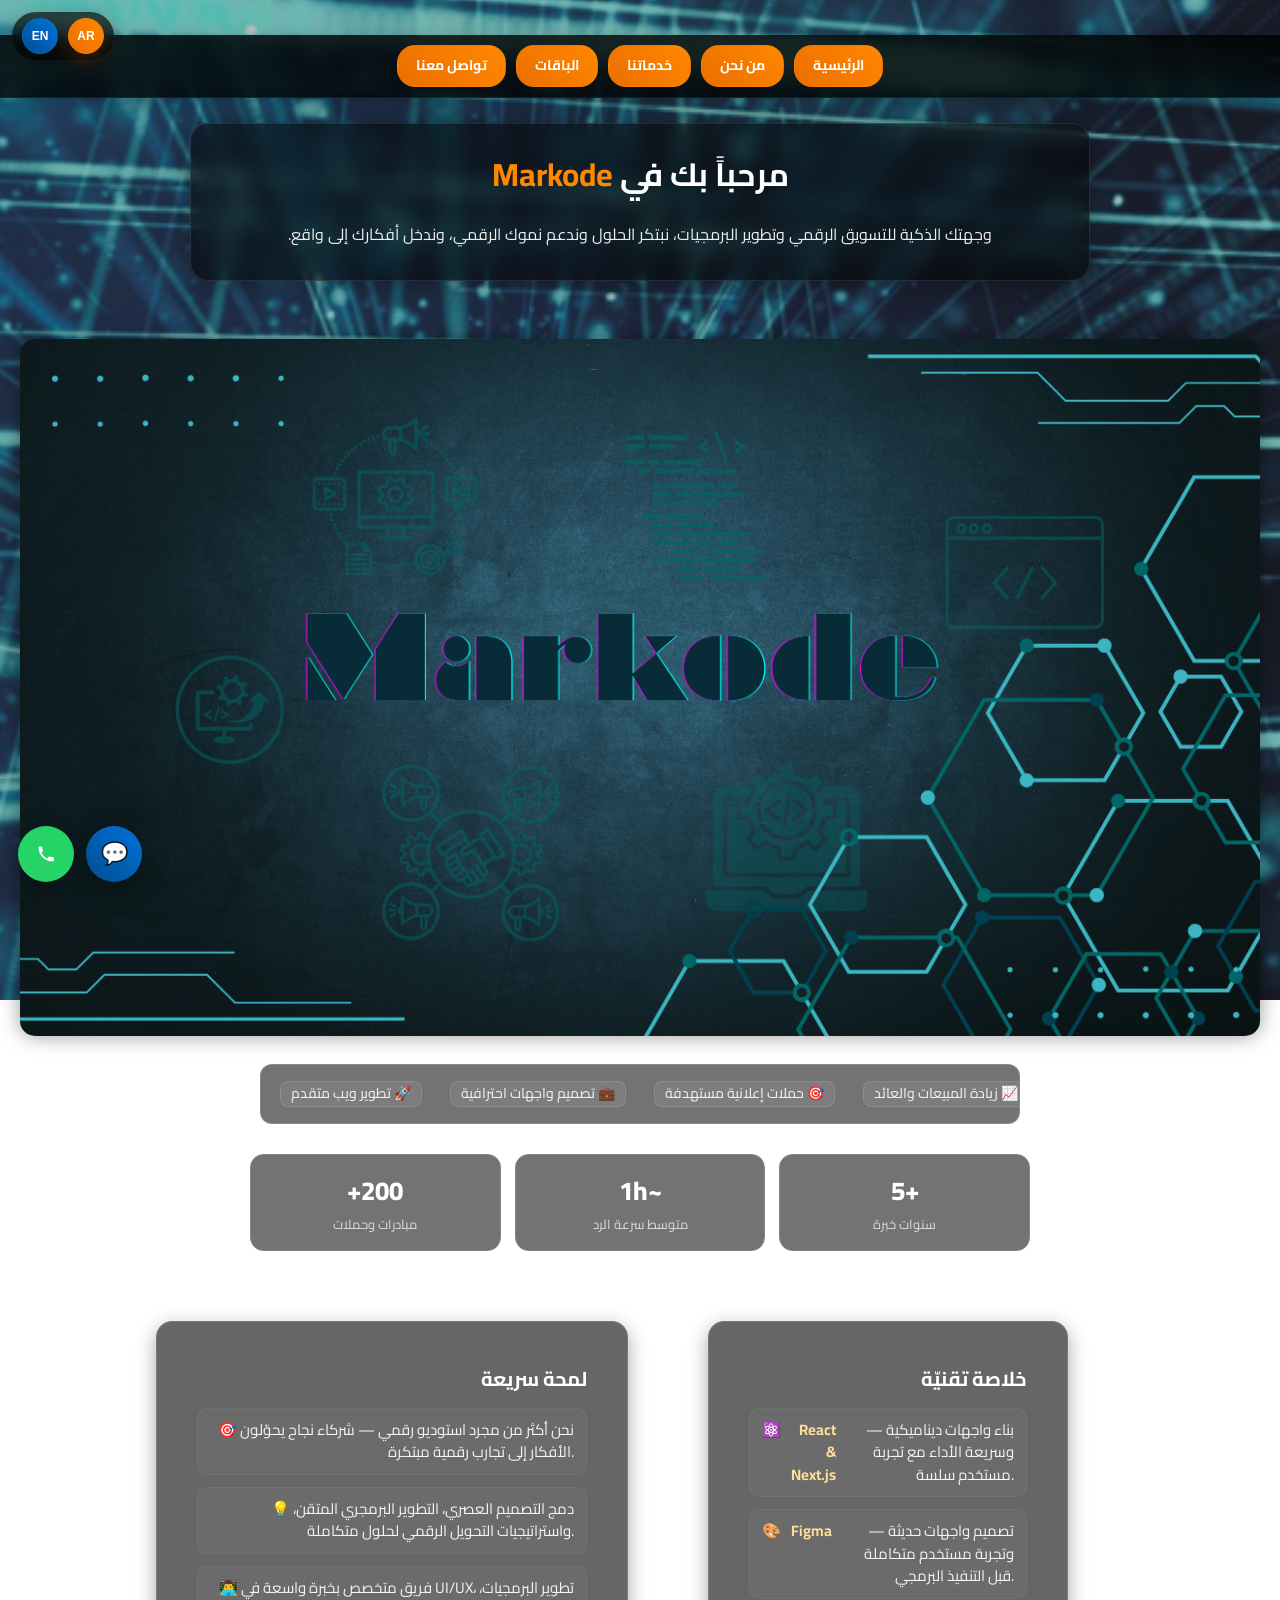
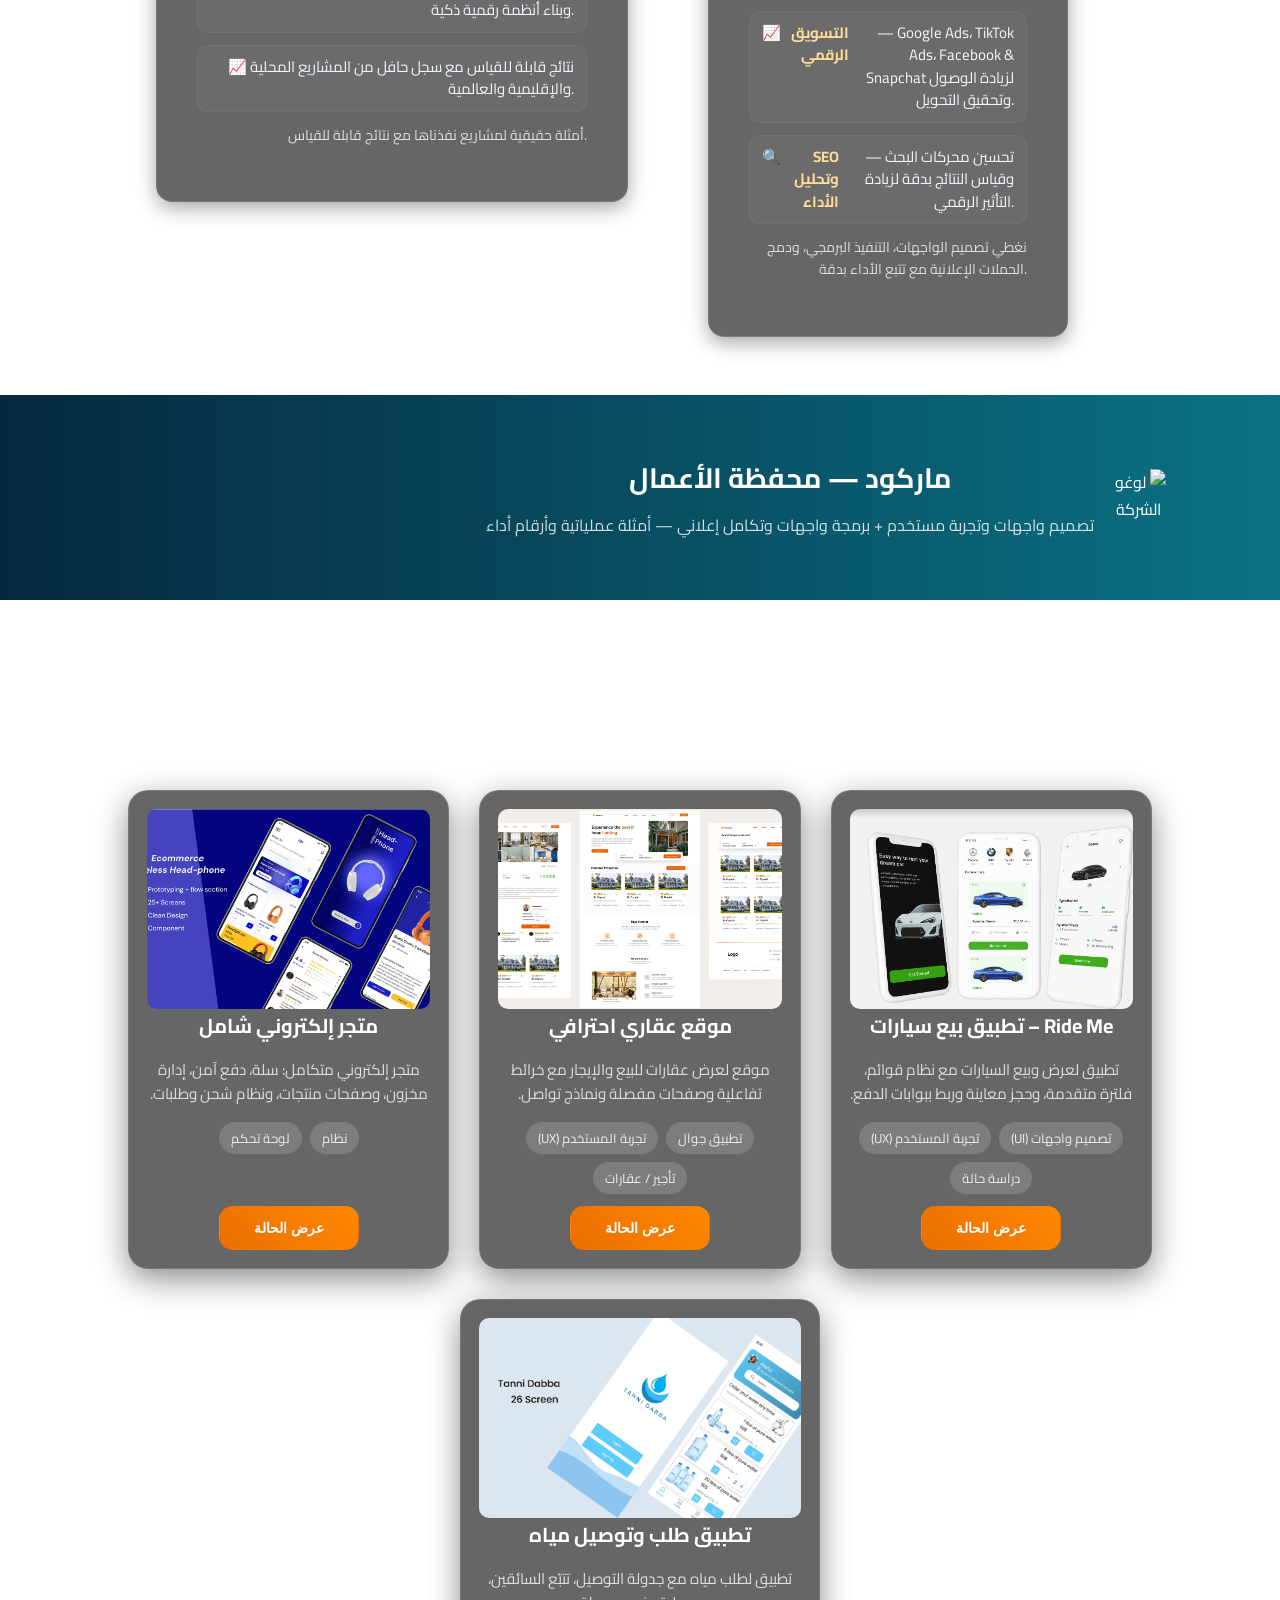
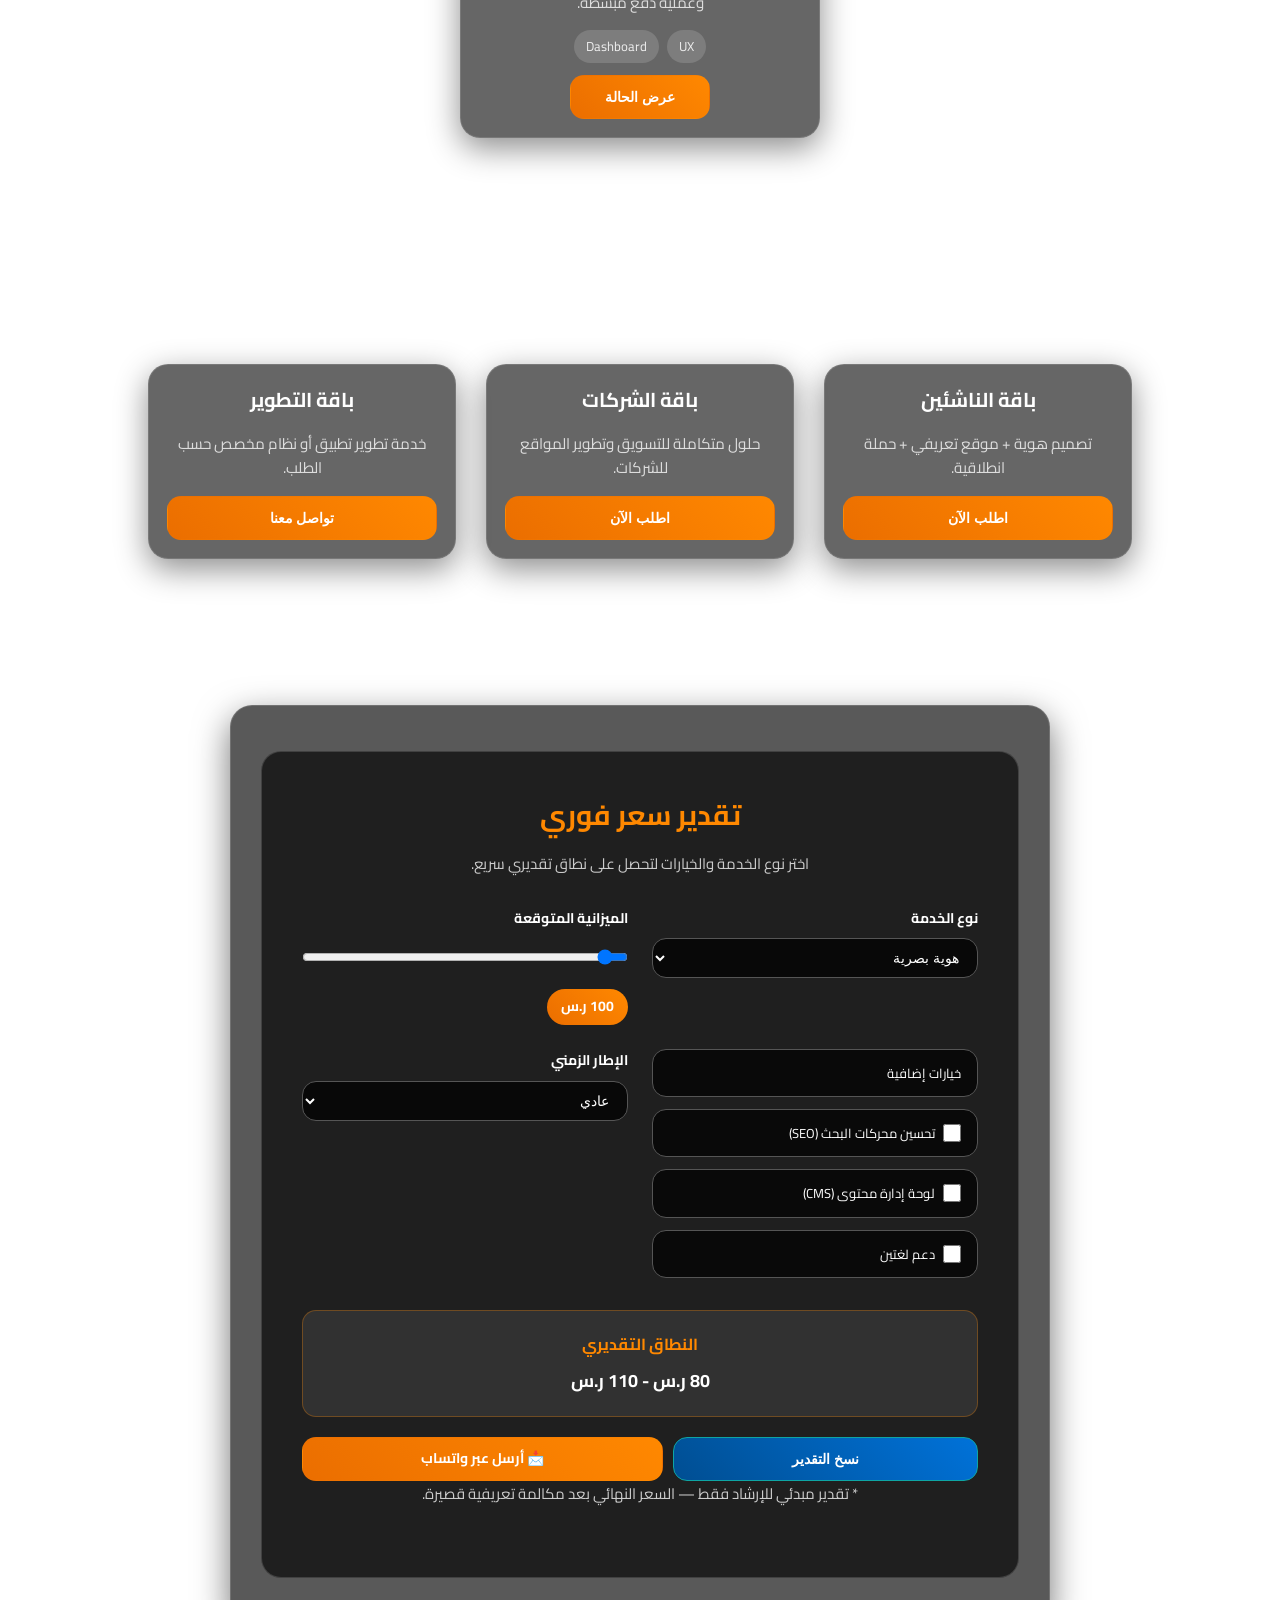
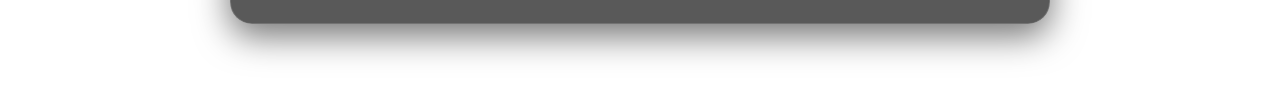
==== commit 53940763: "markode" ====
--- a/index.html
+++ b/index.html
@@ -369,6 +369,4 @@
   <script src="app.js" defer></script>
 
 </body>
-</html>
-
-
+</html>
--- a/style.css
+++ b/style.css
@@ -1,3 +1,6 @@
+@charset "UTF-8";
+@import url('https://fonts.googleapis.com/css2?family=Cairo:wght@400;700&display=swap');
+
 :root {
   --accent: #0ea5a4;
   --bg: #f7f7fb;
@@ -20,7 +23,6 @@
   --base-font: 16px;
 }
 
-@import url('https://fonts.googleapis.com/css2?family=Cairo:wght@400;700&display=swap');
 
 * { box-sizing: border-box; margin: 0; padding: 0; }
 html { font-size: var(--base-font); }
@@ -417,6 +419,14 @@
   flex-shrink: 0;
 }
 
+/* Ensure meta area grows so actions/buttons stay visible on all devices */
+.project .meta {
+  display: flex;
+  flex-direction: column;
+  flex: 1 1 auto;
+  min-height: 100px; /* allow some room for content before actions */
+}
+
 .tags {
   display: flex;
   flex-wrap: wrap;
@@ -438,6 +448,14 @@
   justify-content: center;
   gap: 10px;
   margin-top: auto; /* push actions to bottom so buttons are always visible */
+}
+
+/* Ensure buttons are on top and full-width on small screens */
+.actions { z-index: 2; }
+
+@media (max-width: 700px) {
+  .project .meta { min-height: 140px; }
+  .project .img { height: 180px; }
 }
 
 .actions button, 
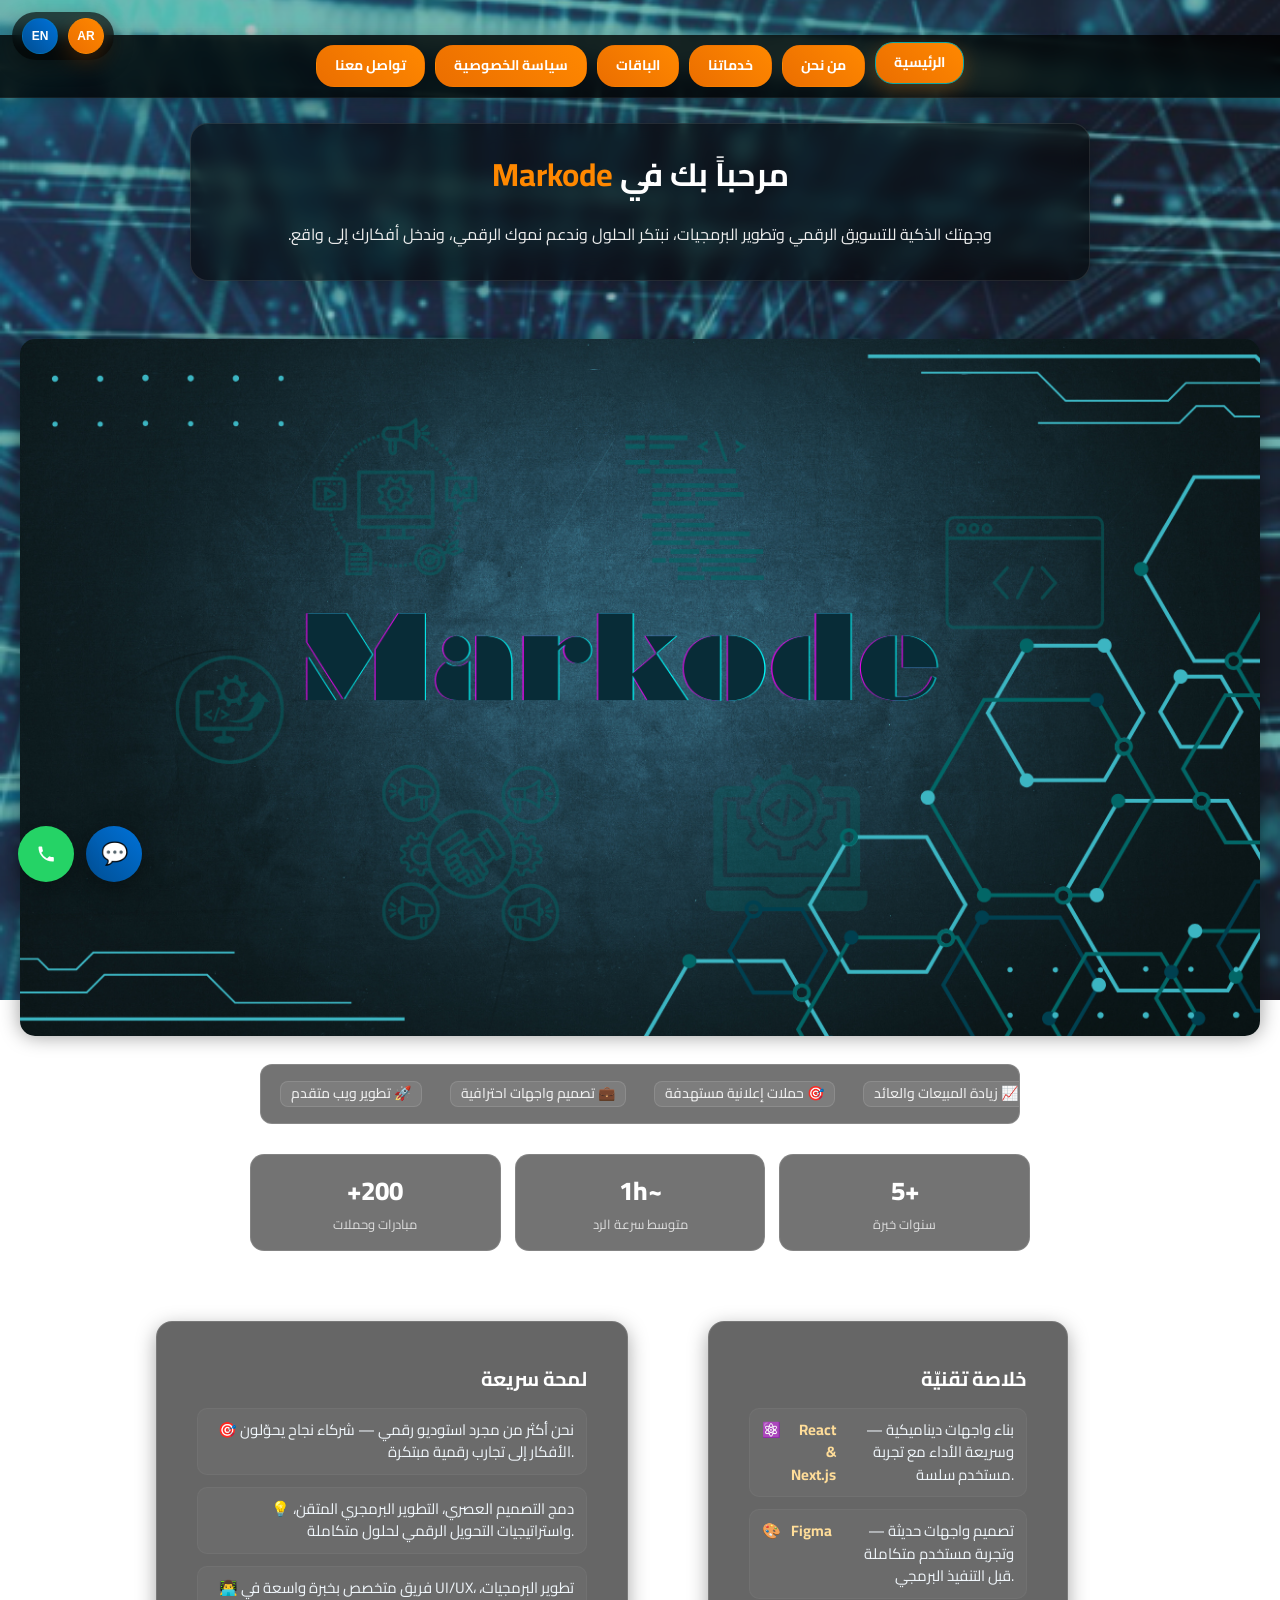
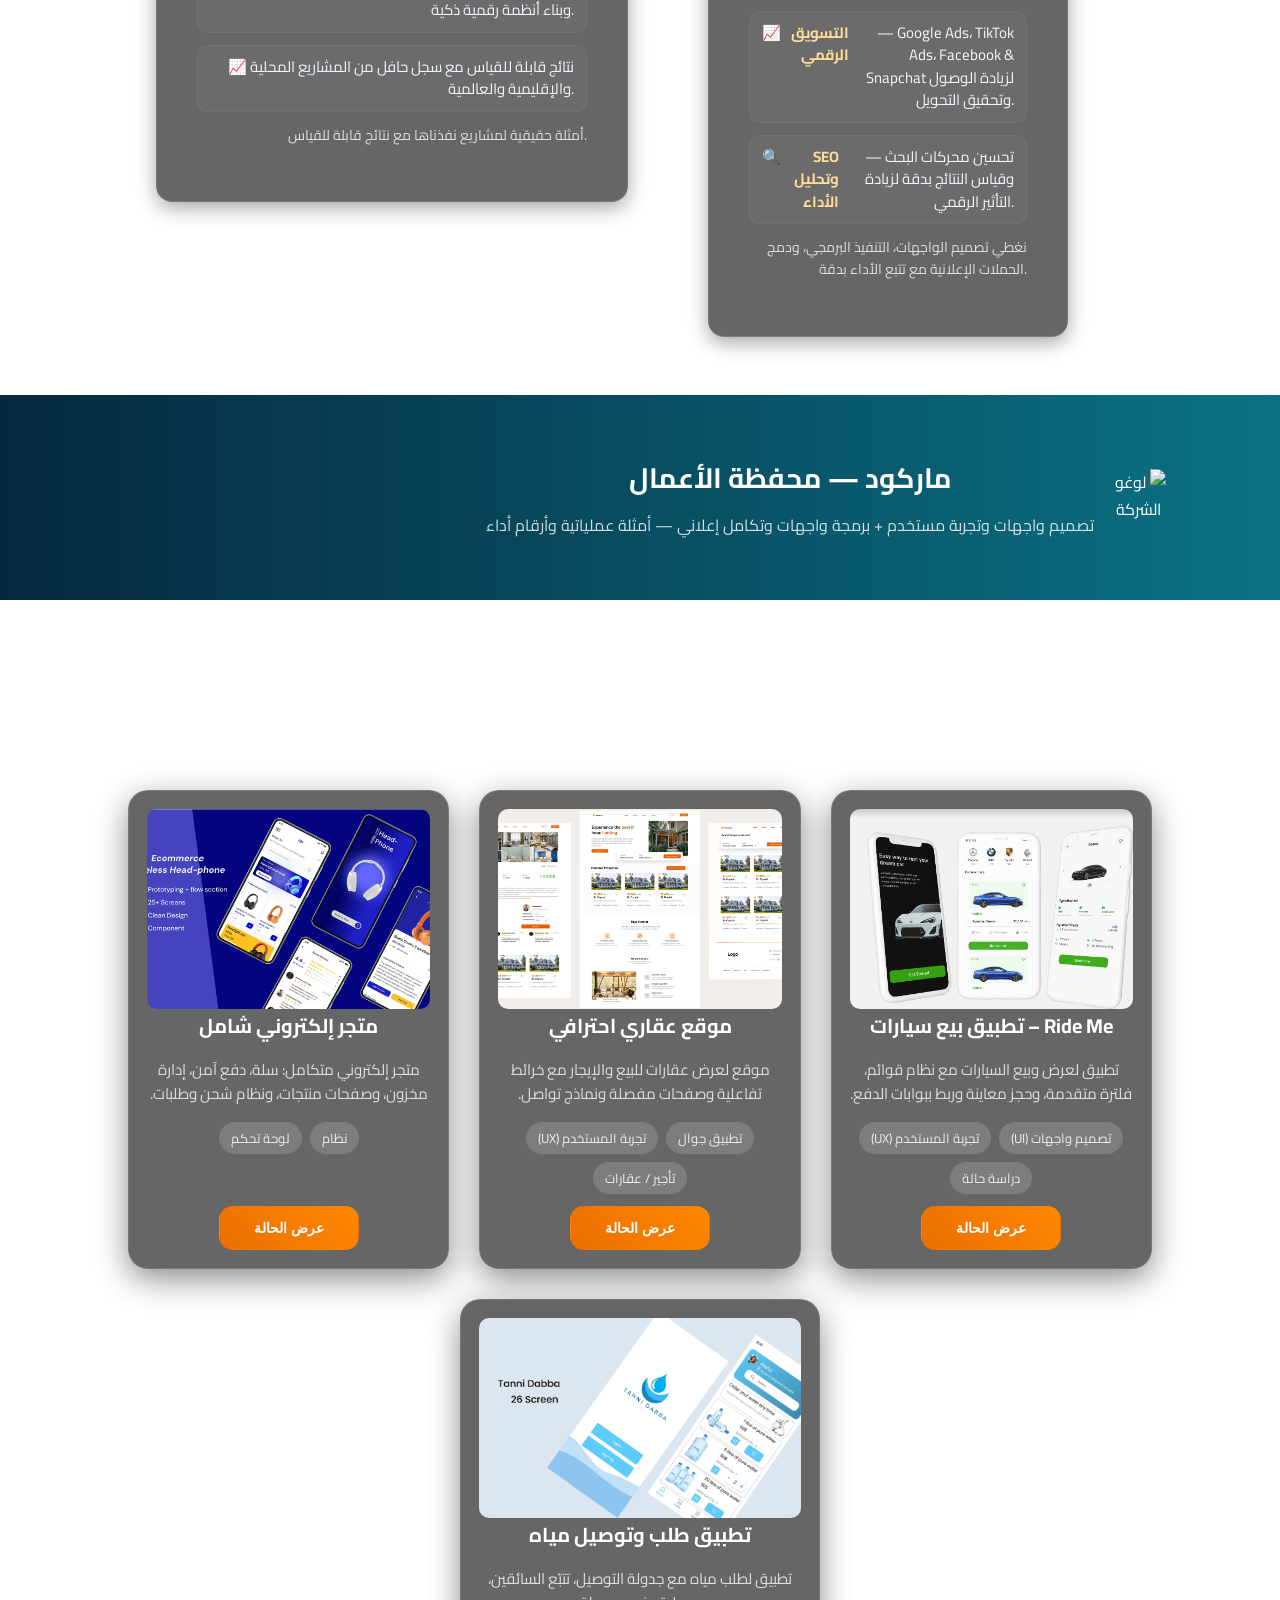
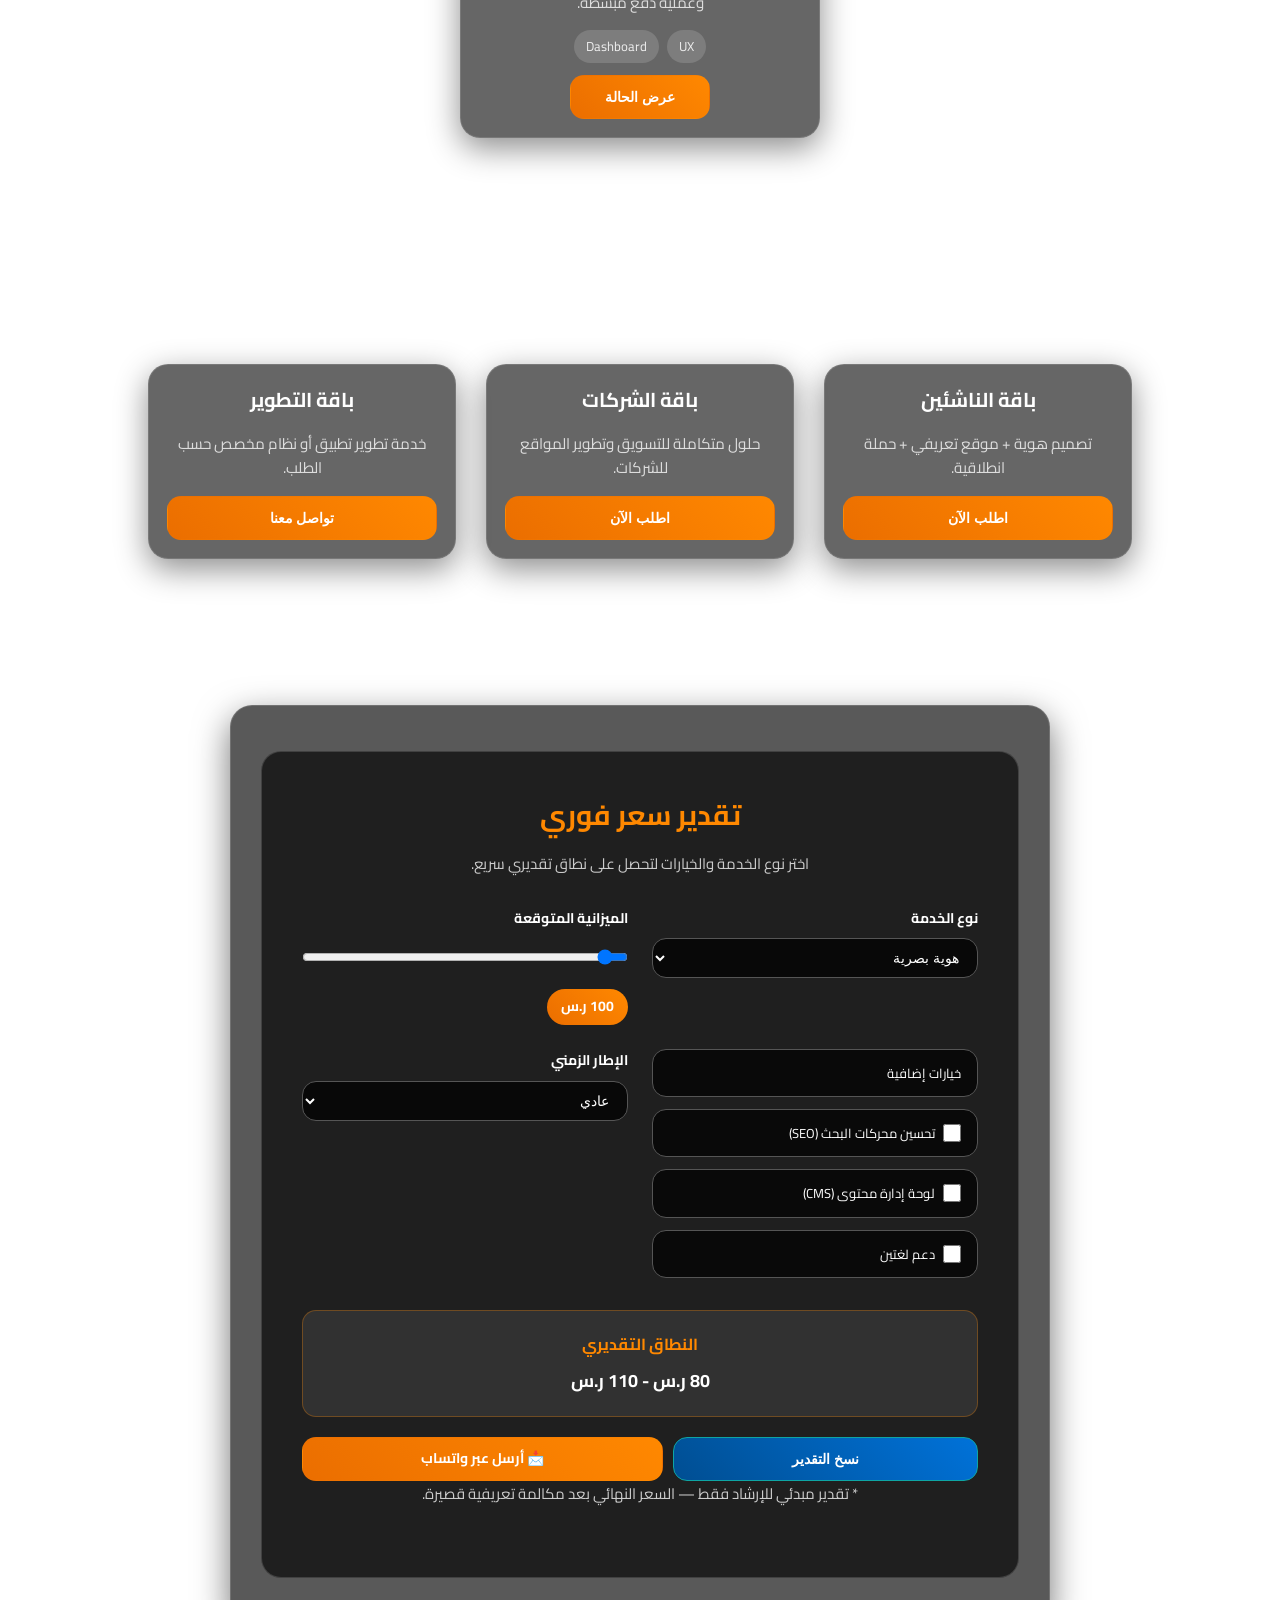
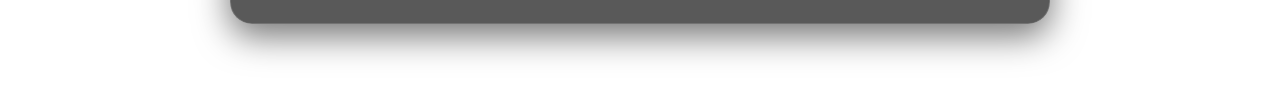
==== commit 05281c89: "markode" ====
--- a/index.html
+++ b/index.html
@@ -25,11 +25,12 @@
   </div>
 
   <!-- Navbar ✅ -->
-  <nav class="navbar" role="navigation" aria-label="الرئيسية">
+    <nav class="navbar">
     <a href="index.html" id="nav-home">الرئيسية</a>
     <a href="about.html" id="nav-about">من نحن</a>
     <a href="services.html" id="nav-services">خدماتنا</a>
     <a href="plans.html" id="nav-plans">الباقات</a>
+    <a href="privacy.html" id="nav-privacy" class="active">سياسة الخصوصية</a>
     <a href="contact.html" id="nav-contact">تواصل معنا</a>
   </nav>
 
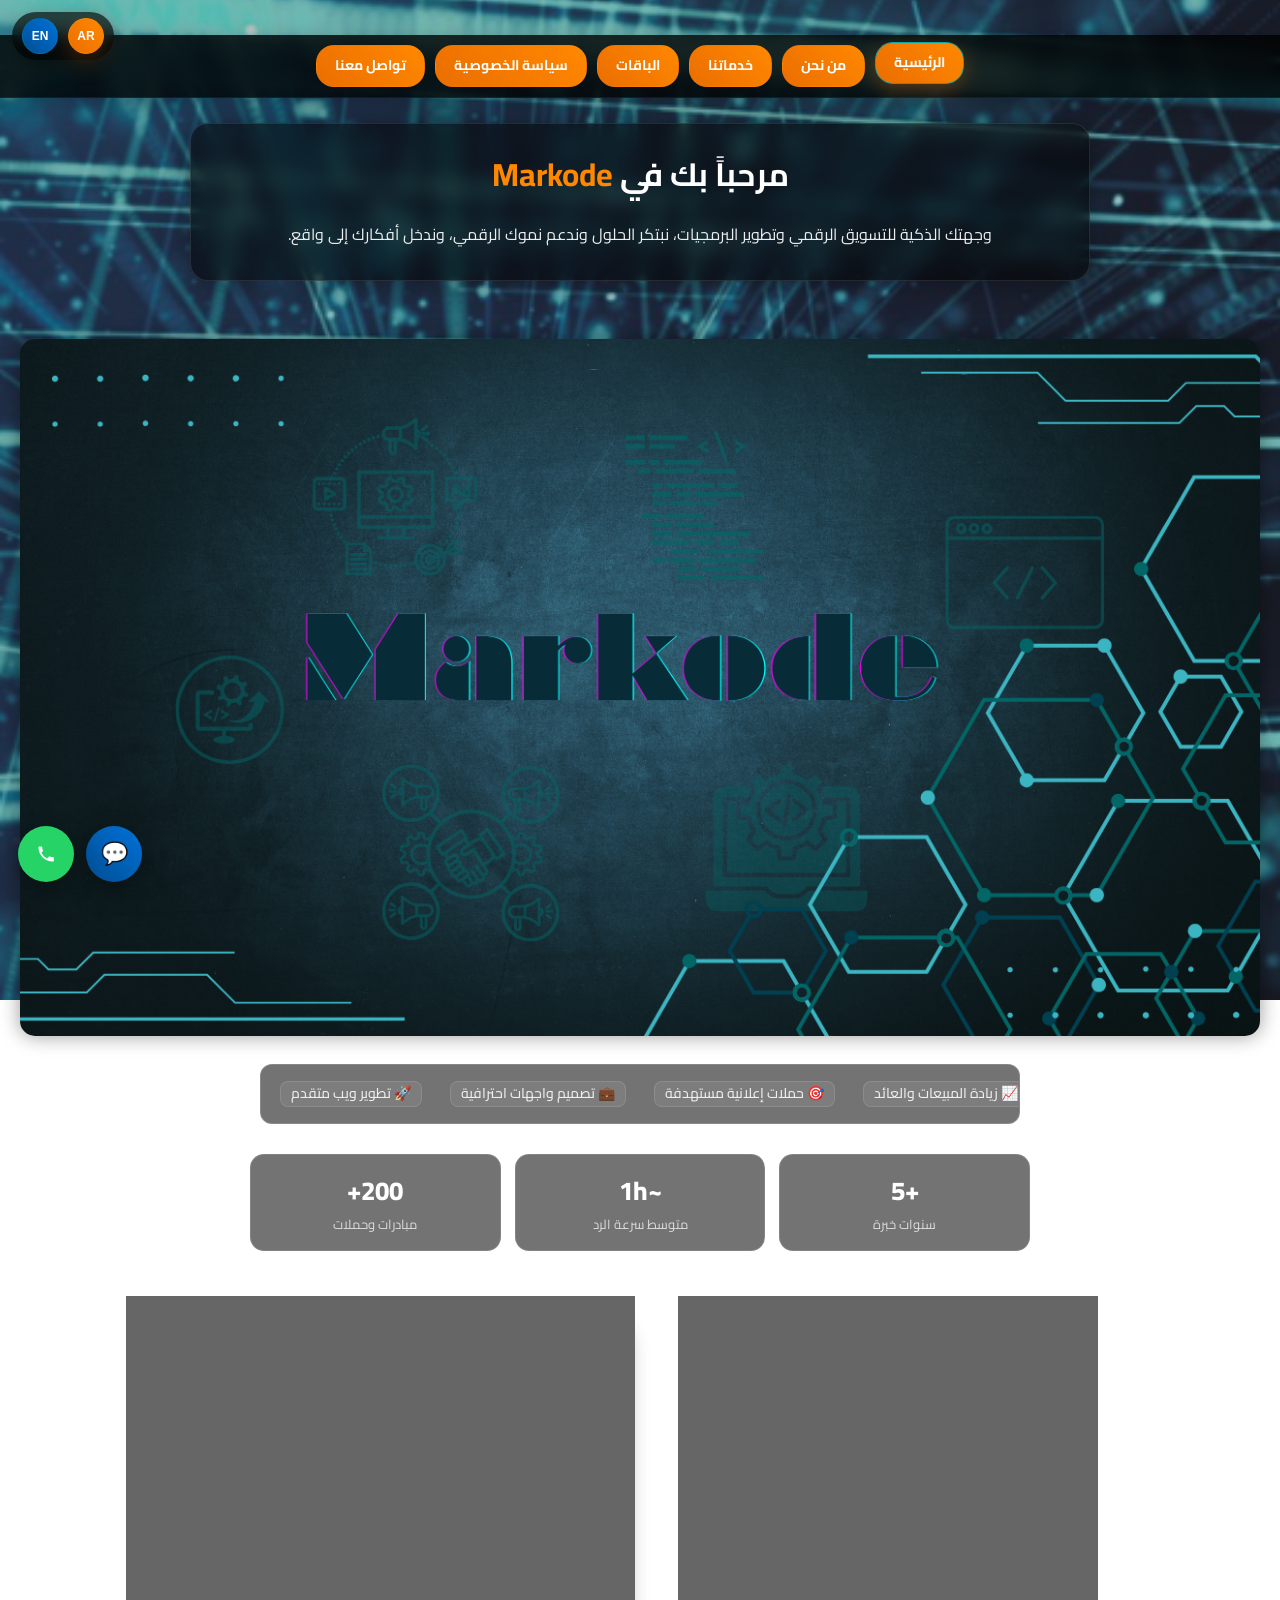
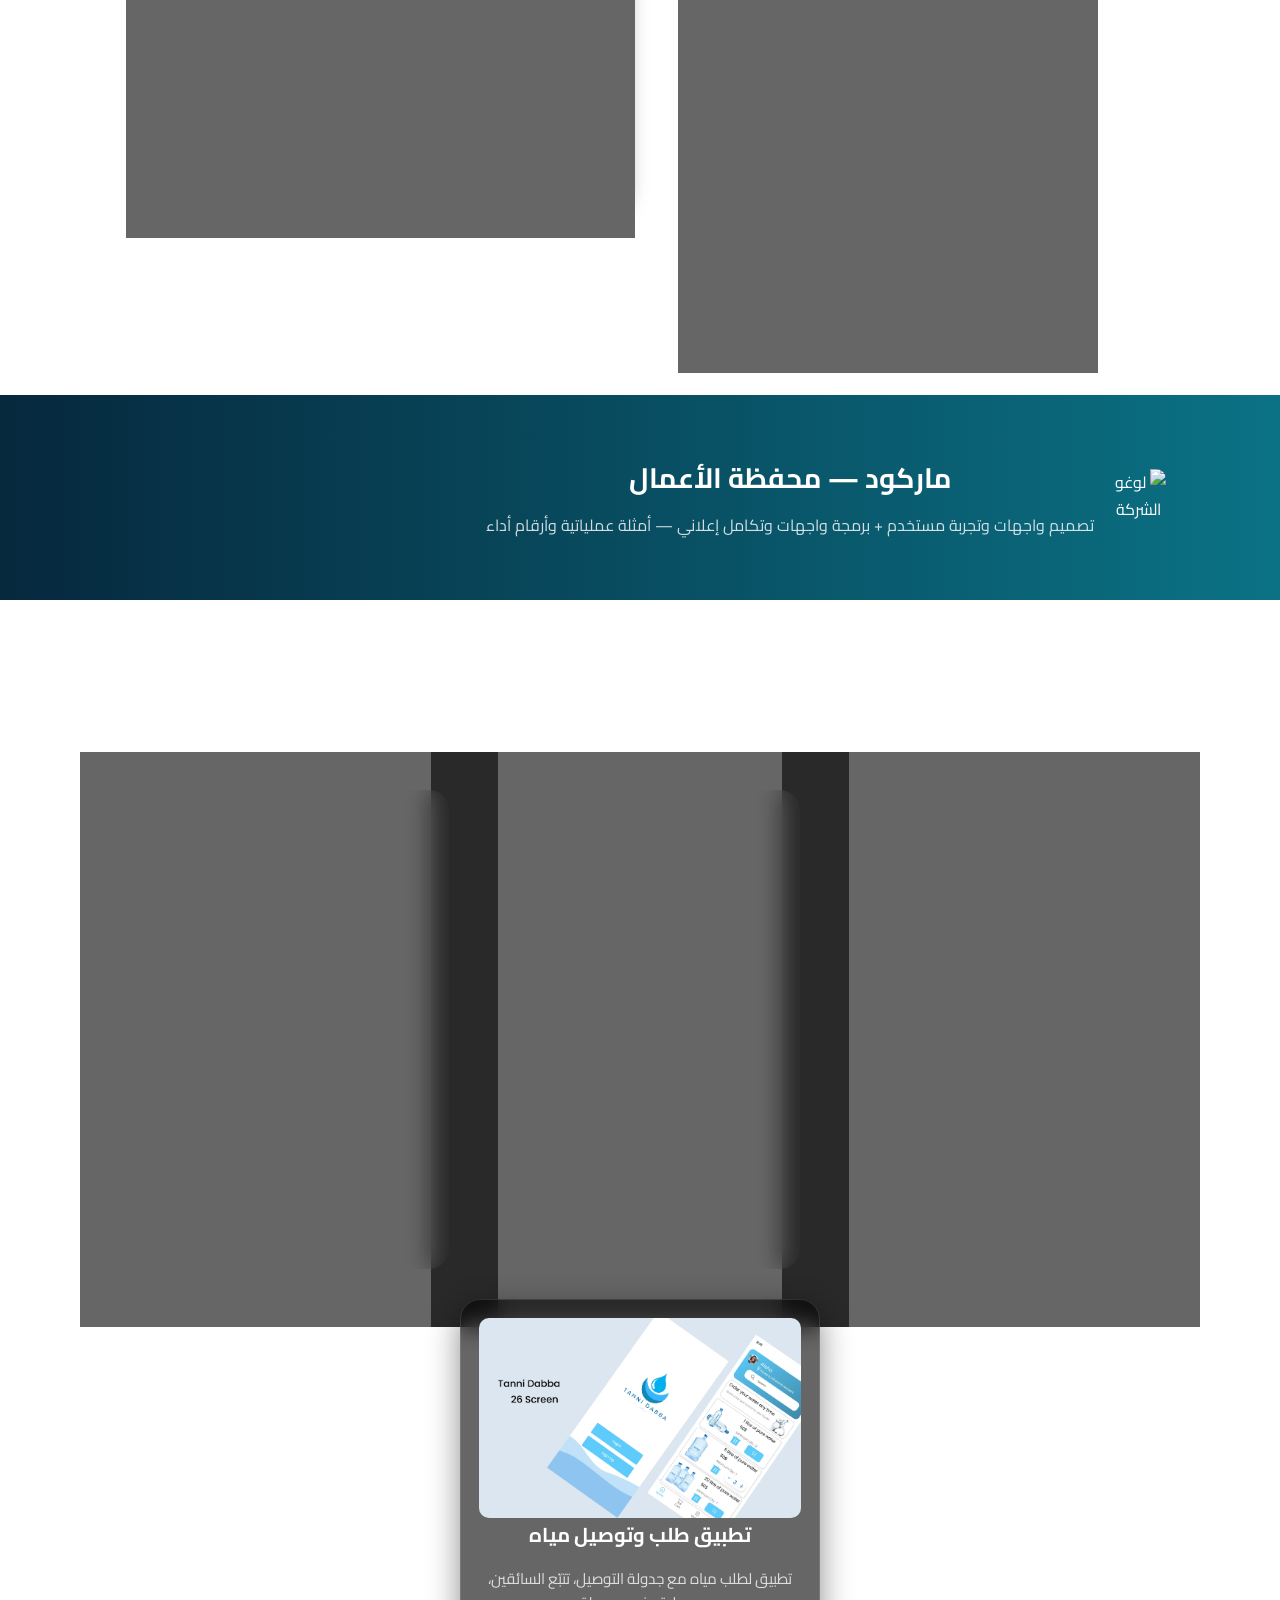
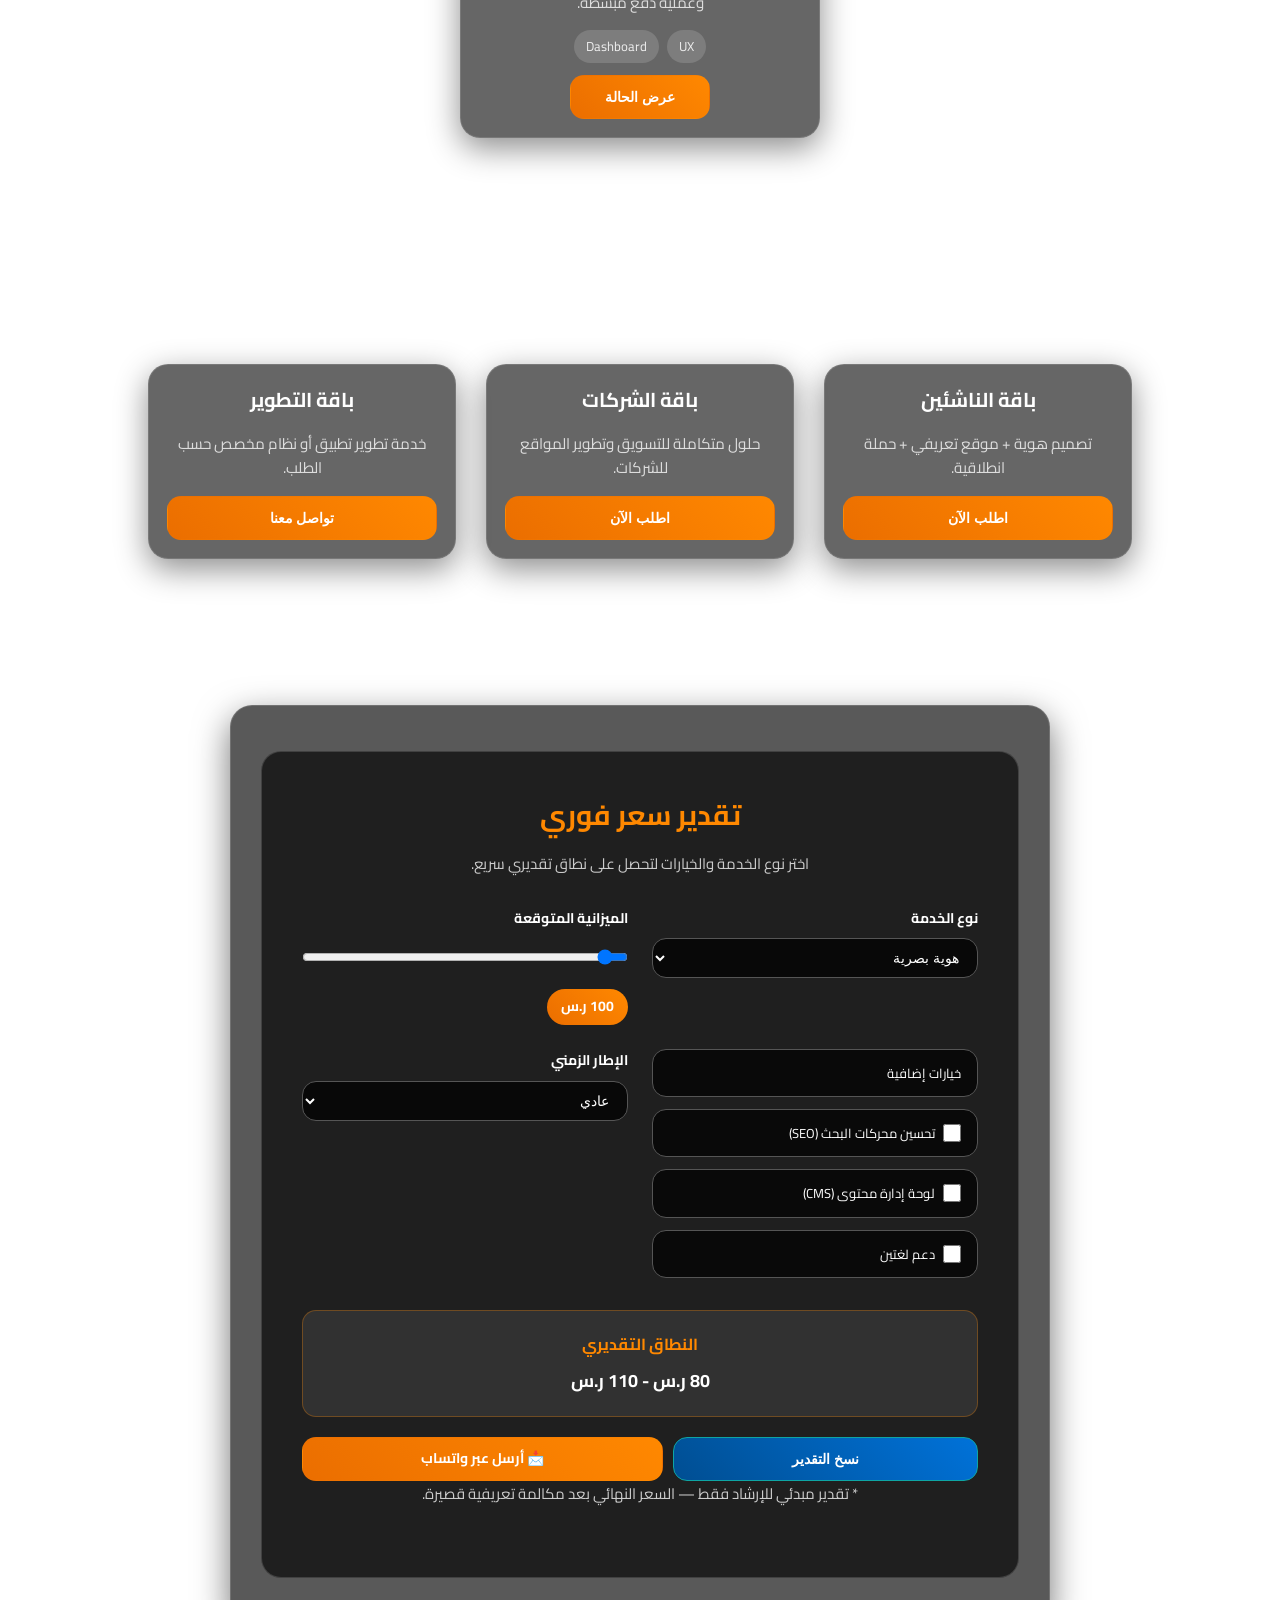
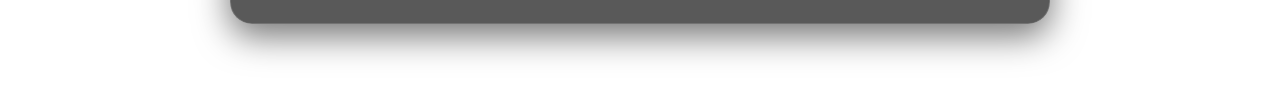
==== commit 19b9b630: "markode" ====
--- a/index.html
+++ b/index.html
@@ -5,7 +5,7 @@
   <title>Markode | الرئيسية</title>
   <link rel="icon" href="logo.jpg" type="image/jpeg">
   <meta name="viewport" content="width=device-width, initial-scale=1" />
-  <meta name="description" content="محفظة أعمال: تصميم واجهات وتجربة مستخدم + برمجة واجهات وتكامل إعلاني — أمثلة عملياتية ونتائج." />
+<meta name="description" content="Markode: منصة متكاملة للتسويق الرقمي وتطوير البرمجيات، نقدم حلولاً مبتكرة لتعزيز نمو أعمالك وتحسين تجربة المستخدم." />
 
   <!-- Fonts -->
   <link rel="preconnect" href="https://fonts.googleapis.com" />
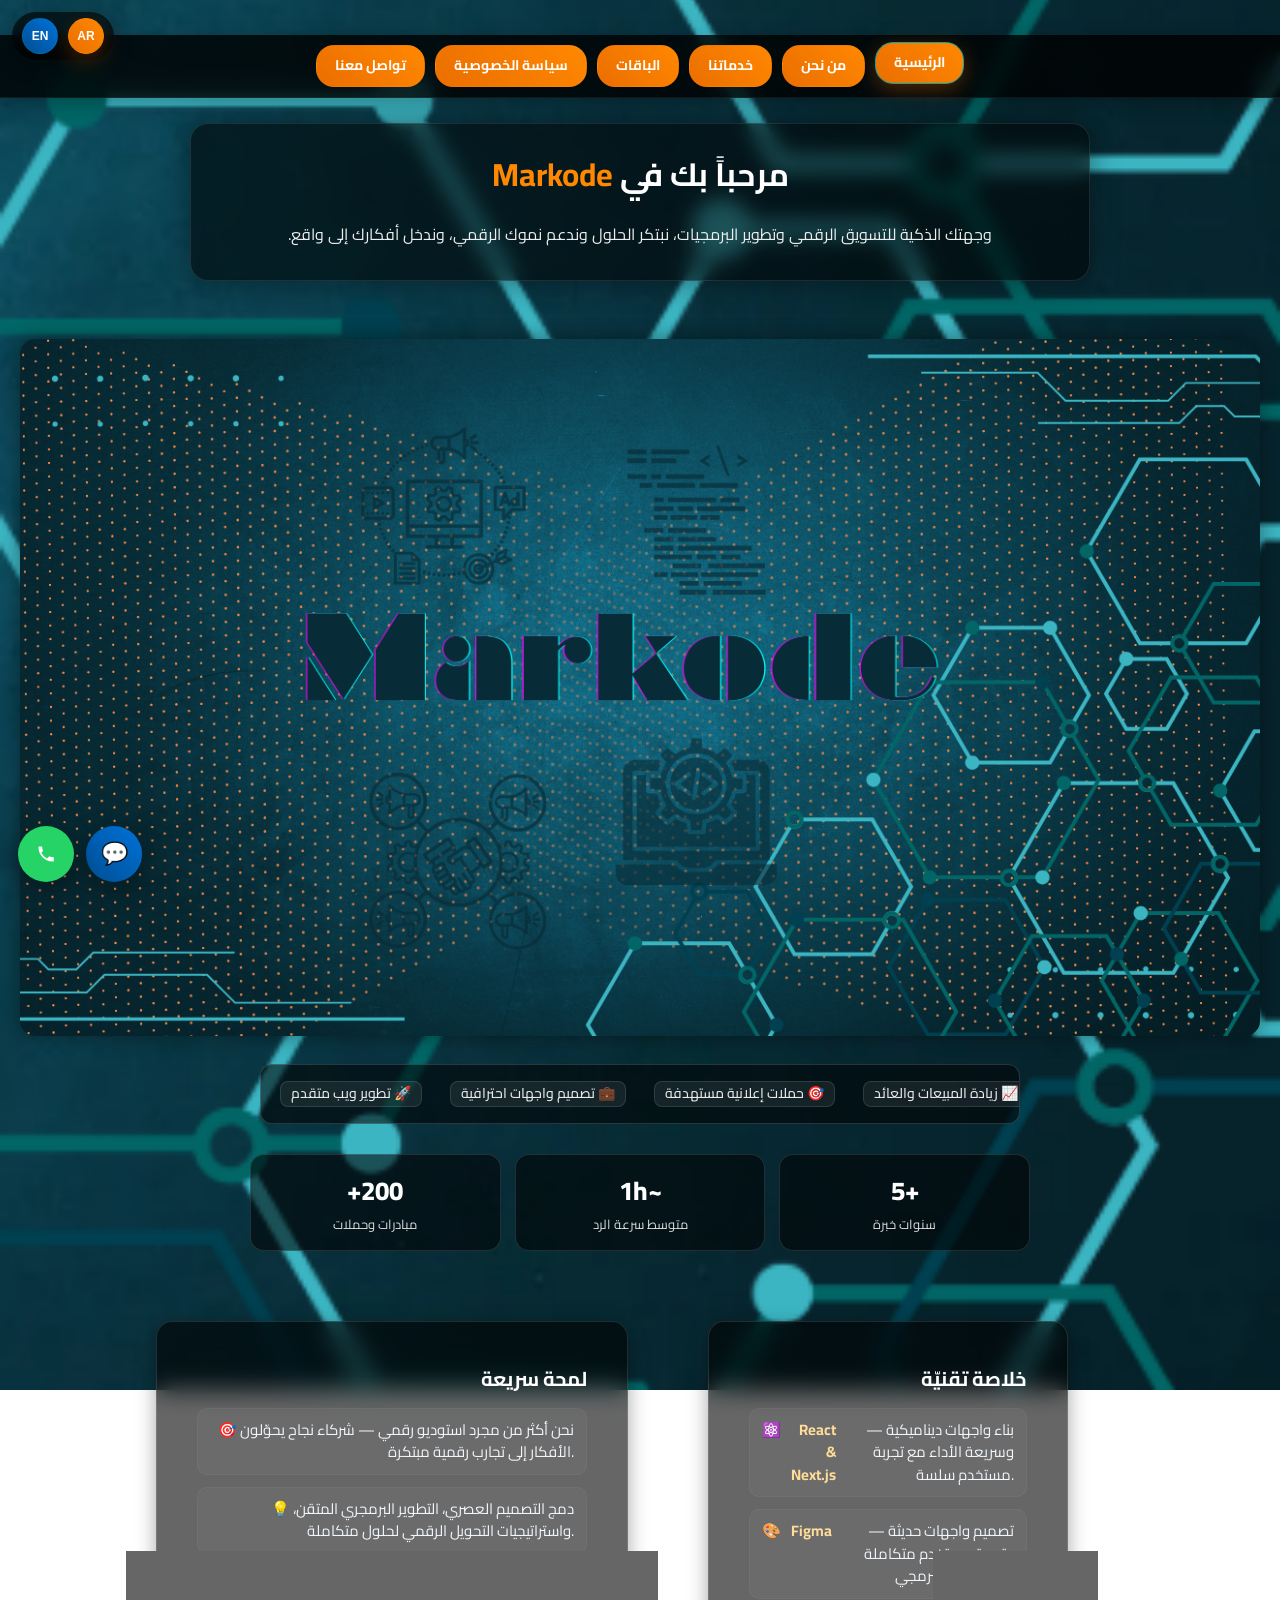
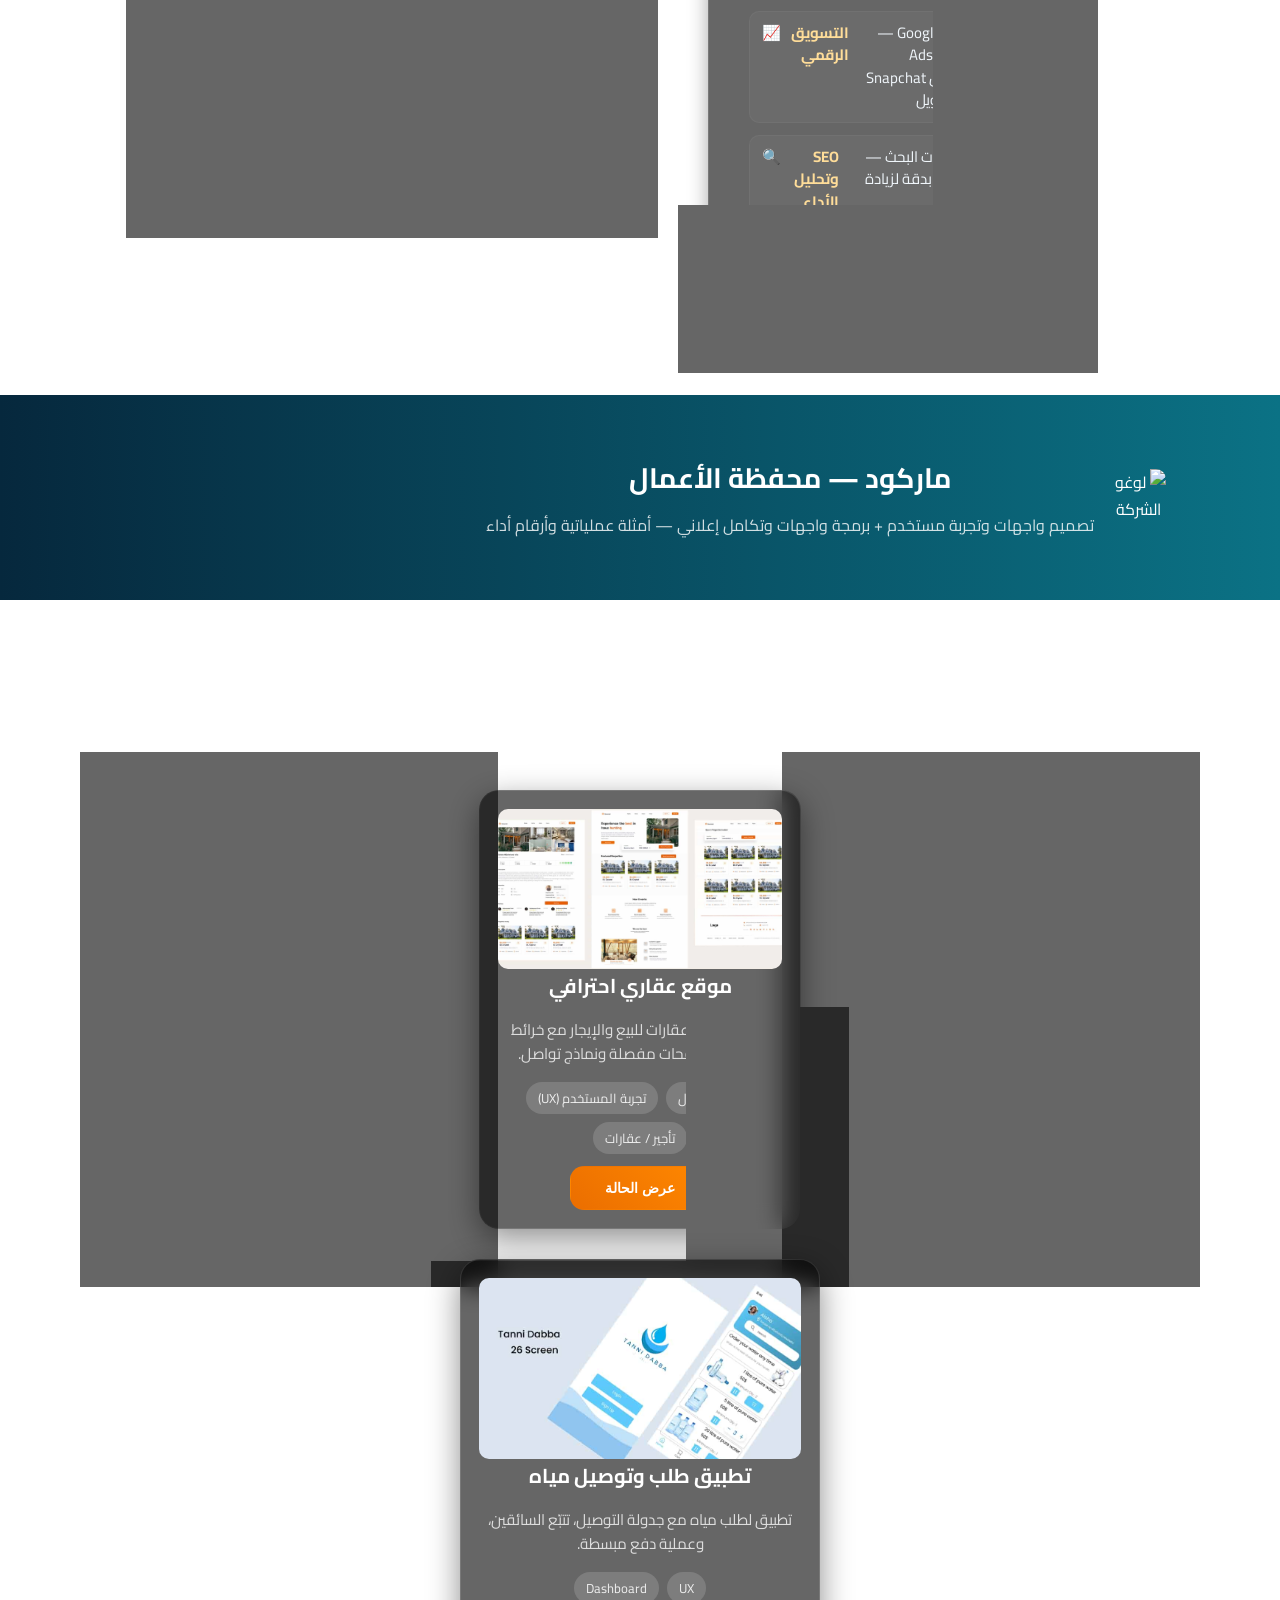
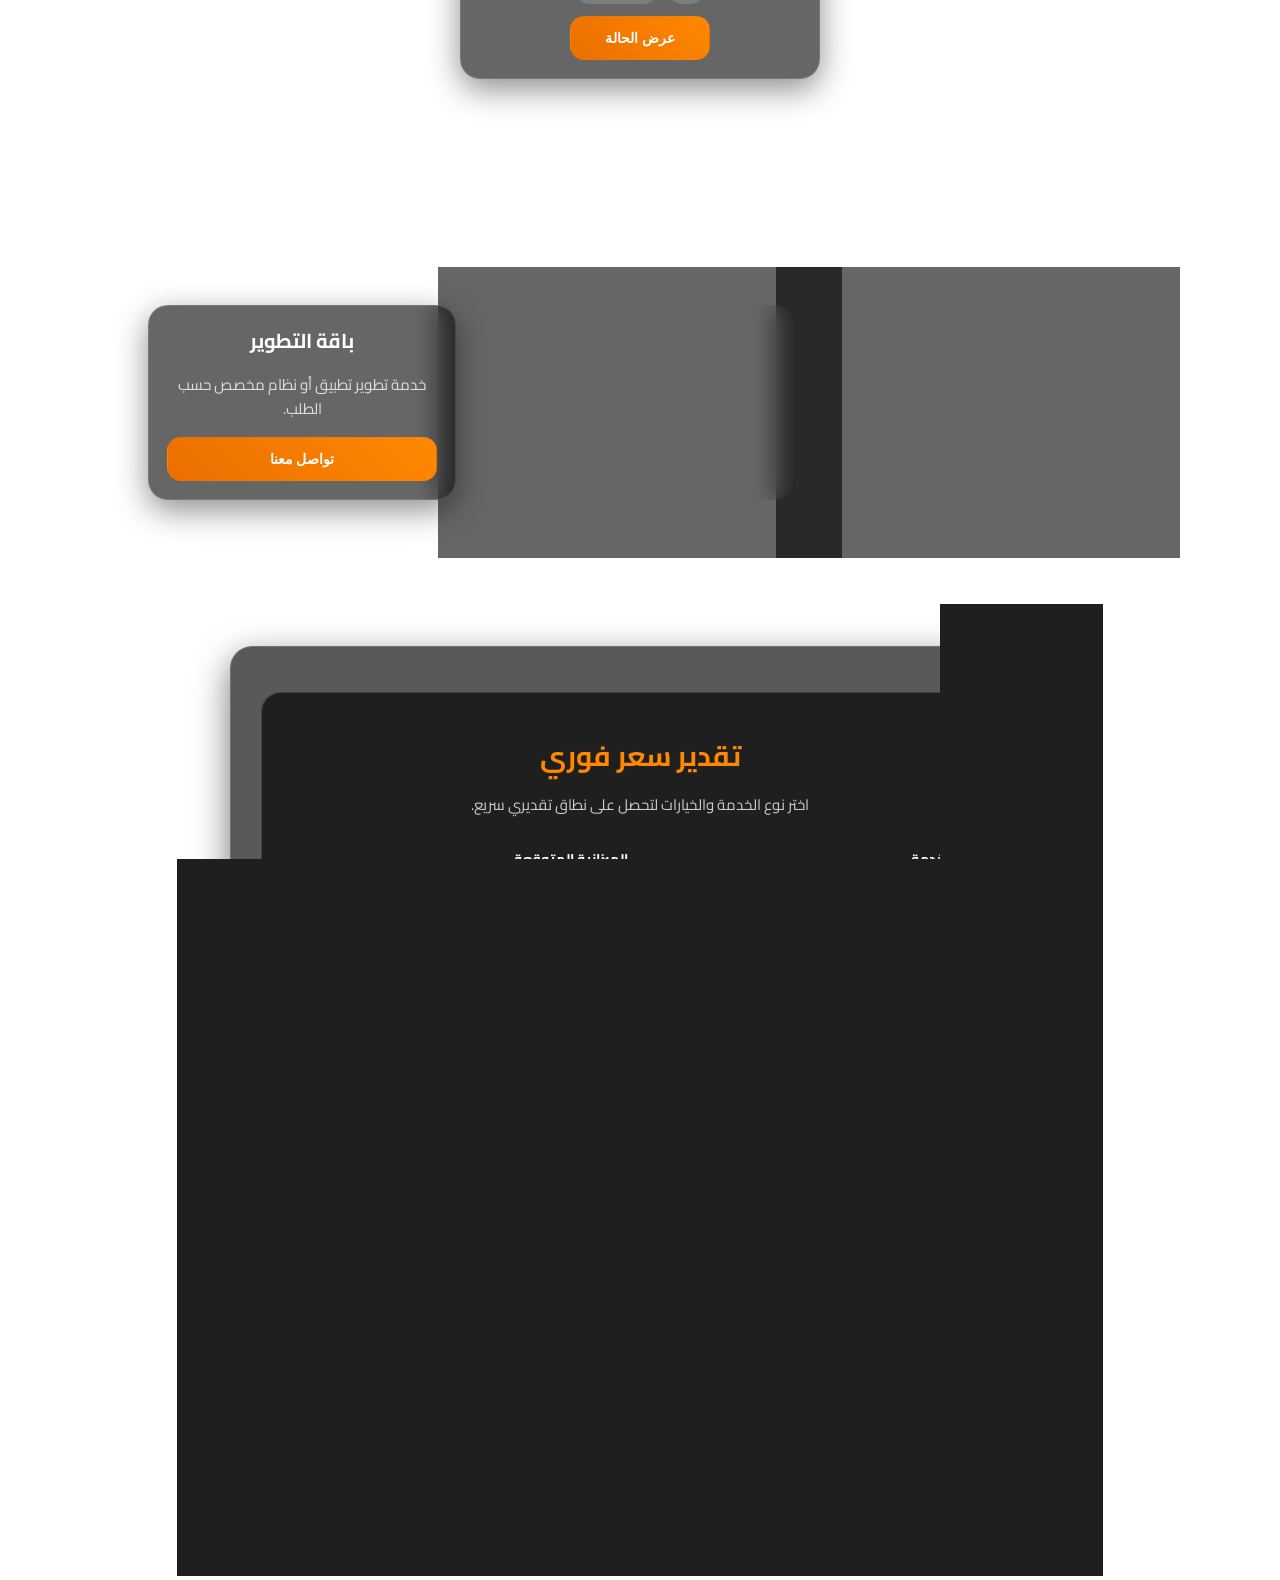
==== commit 2e3617f8: "Markode" ====
--- a/index.html
+++ b/index.html
@@ -41,7 +41,7 @@
       <p id="hero-intro">وجهتك الذكية للتسويق الرقمي وتطوير البرمجيات، نبتكر الحلول وندعم نموك الرقمي، وندخل أفكارك إلى واقع.</p>
     </div>
 
-    <img src="picture.png" alt="Markode Cover" loading="lazy" class="hero-img">
+    <img src="piuter.png" alt="Markode Cover" loading="lazy" class="hero-img">
 
     <!-- Ticker ✅ مصحح -->
     <div class="ticker" aria-live="polite">
@@ -145,7 +145,7 @@
 
     <!-- Project 1 -->
     <article class="project card" aria-labelledby="p1-title">
-      <div class="img" style="background-image:url('123.png');"></div>
+      <div class="img" style="background-image:url('123.jpg');"></div>
 
       <div class="meta">
         <h3 id="project-title-1">Ride Me — تطبيق بيع سيارات</h3>
@@ -167,7 +167,7 @@
 
     <!-- Project 2 -->
     <article class="project card" aria-labelledby="p2-title">
-      <div class="img" style="background-image:url('124.png');"></div>
+      <div class="img" style="background-image:url('124.jpg');"></div>
 
       <div class="meta">
         <h3 id="project-title-2">موقع عقاري احترافي</h3>
@@ -189,7 +189,7 @@
 
     <!-- Project 3 -->
     <article class="project card">
-     <div class="img" style="background-image:url('125.png');"></div>
+     <div class="img" style="background-image:url('125.jpg');"></div>
 
       <div class="meta">
         <h3 id="project-title-3">متجر إلكتروني شامل</h3>
@@ -210,7 +210,7 @@
 
     <!-- Project 4 -->
     <article class="project card">
-    <div class="img" style="background-image:url('126.png');"></div>
+    <div class="img" style="background-image:url('126.jpg');"></div>
     
       <div class="meta">
         <h3 id="project-title-4">تطبيق طلب وتوصيل مياه</h3>
@@ -272,10 +272,17 @@
 
         <form action="https://formspree.io/f/xeozlkkv" method="POST" onsubmit="showOrderSuccessMessage(event)">
           <input type="hidden" id="plan-name" name="plan" value="">
-          <input type="text" name="name" id="modal-name" placeholder="الاسم" required>
-          <input type="email" name="email" id="modal-email" placeholder="البريد الإلكتروني" required>
-          <input type="tel" name="phone" id="modal-phone" placeholder="رقم الهاتف" required>
-          <textarea name="details" id="modal-details" placeholder="اكتب تفاصيل الطلب" required></textarea>
+          <label for="modal-name" class="visually-hidden">الاسم</label>
+          <input type="text" name="name" id="modal-name" placeholder="الاسم" autocomplete="name" required>
+
+          <label for="modal-email" class="visually-hidden">البريد الإلكتروني</label>
+          <input type="email" name="email" id="modal-email" placeholder="البريد الإلكتروني" autocomplete="email" required>
+
+          <label for="modal-phone" class="visually-hidden">رقم الهاتف</label>
+          <input type="tel" name="phone" id="modal-phone" placeholder="رقم الهاتف" autocomplete="tel" required>
+
+          <label for="modal-details" class="visually-hidden">تفاصيل الطلب</label>
+          <textarea name="details" id="modal-details" placeholder="اكتب تفاصيل الطلب" autocomplete="off" required></textarea>
 
           <p id="order-success-message" style="display:none; color: #00ff00; text-align: center; font-weight: bold; margin: 10px 0;">
             ✅ تم إرسال الطلب بنجاح! سنتواصل معك قريبًا.
@@ -312,10 +319,12 @@
           </div>
           
           <div class="row">
-            <label id="qq-options-label">خيارات إضافية</label>
-            <label><input type="checkbox" id="qq-seo"> <span id="qq-seo-label">تحسين محركات البحث (SEO)</span></label>
-            <label><input type="checkbox" id="qq-cms"> <span id="qq-cms-label">لوحة إدارة محتوى (CMS)</span></label>
-            <label><input type="checkbox" id="qq-multi"> <span id="qq-multi-label">دعم لغتين</span></label>
+            <fieldset class="qq-options" aria-labelledby="qq-options-label">
+              <legend id="qq-options-label">خيارات إضافية</legend>
+              <label><input type="checkbox" id="qq-seo"> <span id="qq-seo-label">تحسين محركات البحث (SEO)</span></label>
+              <label><input type="checkbox" id="qq-cms"> <span id="qq-cms-label">لوحة إدارة محتوى (CMS)</span></label>
+              <label><input type="checkbox" id="qq-multi"> <span id="qq-multi-label">دعم لغتين</span></label>
+            </fieldset>
           </div>
           
           <div class="row">
@@ -333,9 +342,12 @@
         </div>
 
         <div class="quote-actions">
-          <button class="btn secondary" id="qq-copy">نسخ التقدير</button>
-          <a href="https://wa.me/966552083166?text=مرحبا%20أريد%20تقدير%20سريع" target="_blank" class="btn" id="qq-send-quote">📩 أرسل عبر واتساب</a>
-        </div>
+  <button class="btn secondary" id="qq-copy">نسخ التقدير</button>
+  <a href="https://wa.me/966552083166?text=مرحبا%20أريد%20تقدير%20سريع"
+     target="_blank" rel="noopener noreferrer"
+     class="btn" id="qq-send-quote">📩 أرسل عبر واتساب</a>
+</div>
+
 
         <p class="muted" id="qq-note">* تقدير مبدئي للإرشاد فقط — السعر النهائي بعد مكالمة تعريفية قصيرة.</p>
       </div>
--- a/style.css
+++ b/style.css
@@ -412,9 +412,11 @@
 
 .project .img, .ad-card img {
   width: 100%;
-  height: 200px; /* slightly taller for better visual balance */
+  aspect-ratio: 16 / 9;
+  min-height: 160px;
   background-size: cover;
   background-position: center;
+  background-repeat: no-repeat;
   border-radius: 10px;
   flex-shrink: 0;
 }
@@ -455,7 +457,7 @@
 
 @media (max-width: 700px) {
   .project .meta { min-height: 140px; }
-  .project .img { height: 180px; }
+  .project .img { min-height: 140px; }
 }
 
 .actions button, 
@@ -781,7 +783,7 @@
     .actions { flex-direction: column; align-items: stretch; }
     .actions .btn, .card button, .btn { width: 100%; }
     .project.card { flex-direction: column; }
-    .project .img { height: 180px; }
+    .project .img { min-height: 140px; }
     .hero-box h1 { font-size: 20px; }
   }
 
@@ -1403,4 +1405,17 @@
   margin-top: 36px;
 }
 
-footer #footer-text { color: #d1e7ff; font-size: 14px; }+footer #footer-text { color: #d1e7ff; font-size: 14px; }
+
+/* Accessibility helper: visually hide content but keep it available to screen readers */
+.visually-hidden {
+  position: absolute !important;
+  width: 1px !important;
+  height: 1px !important;
+  padding: 0 !important;
+  margin: -1px !important;
+  overflow: hidden !important;
+  clip: rect(0 0 0 0) !important;
+  white-space: nowrap !important;
+  border: 0 !important;
+}
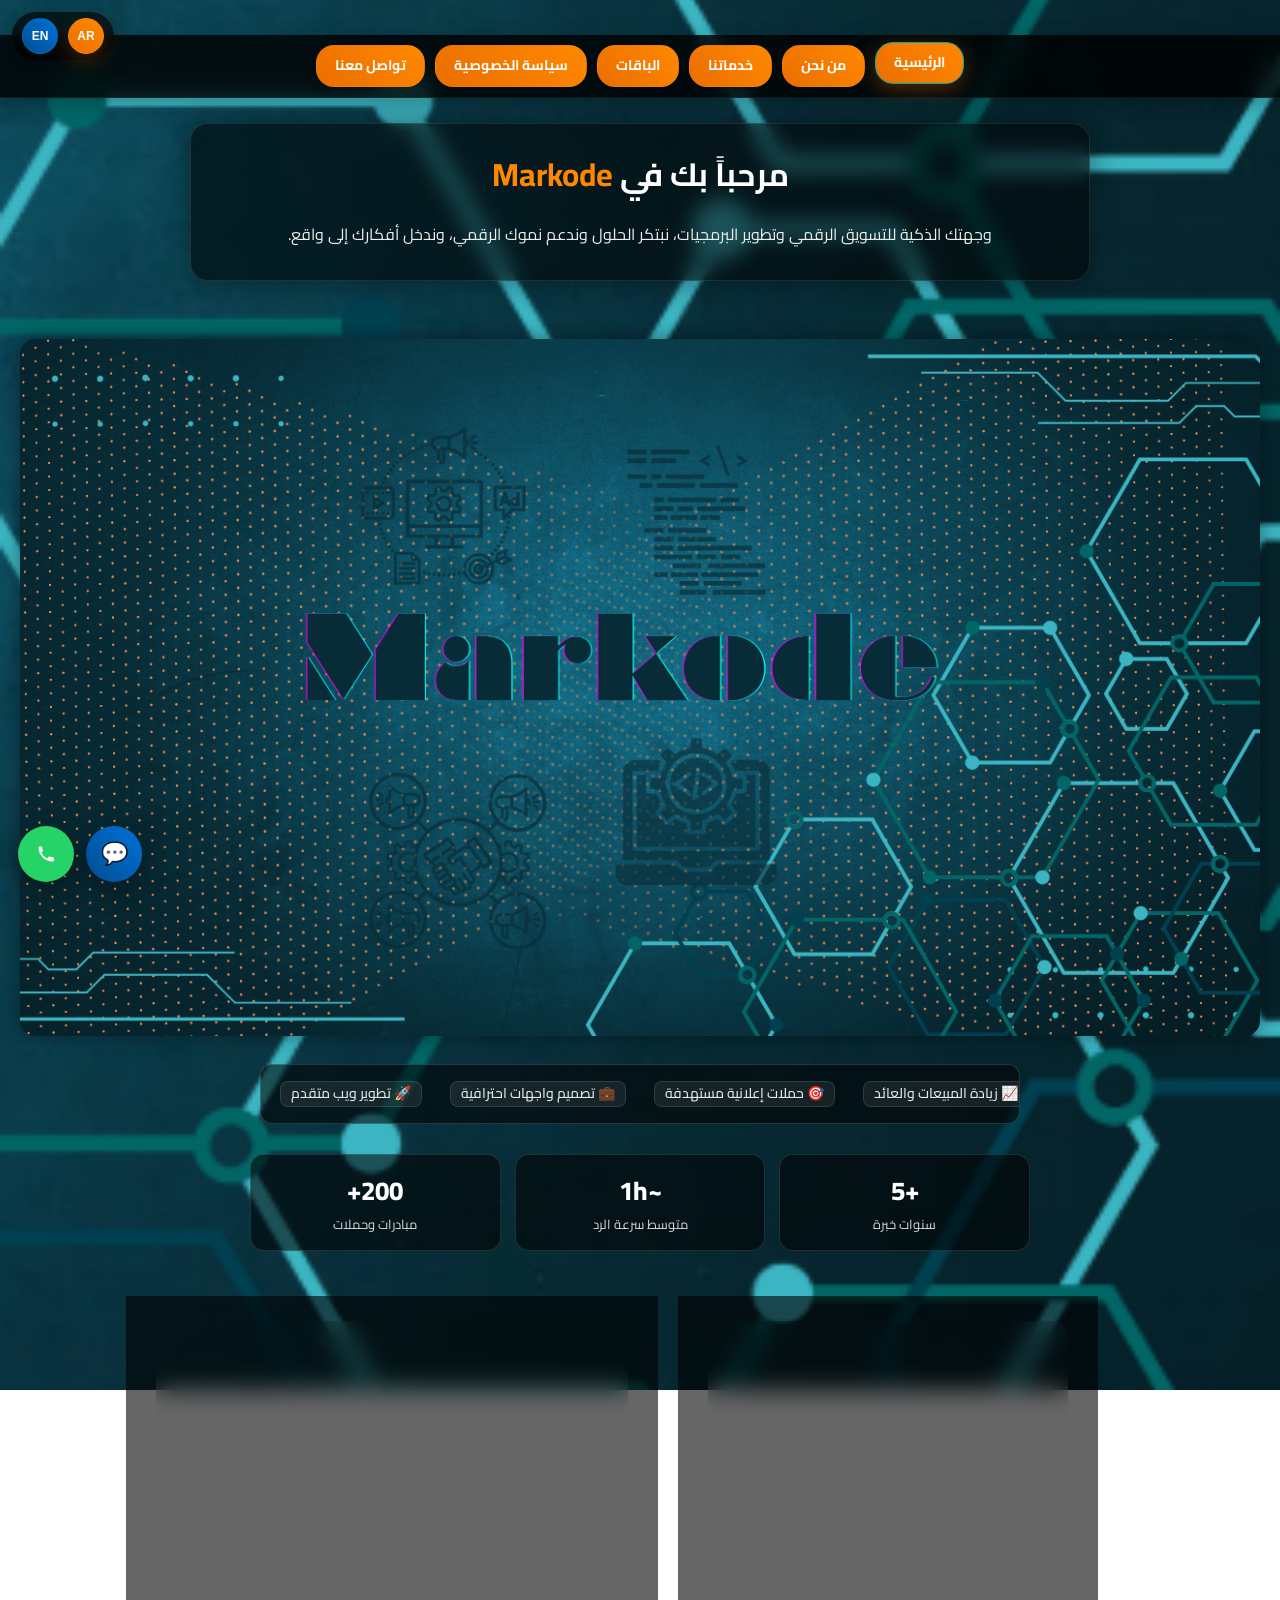
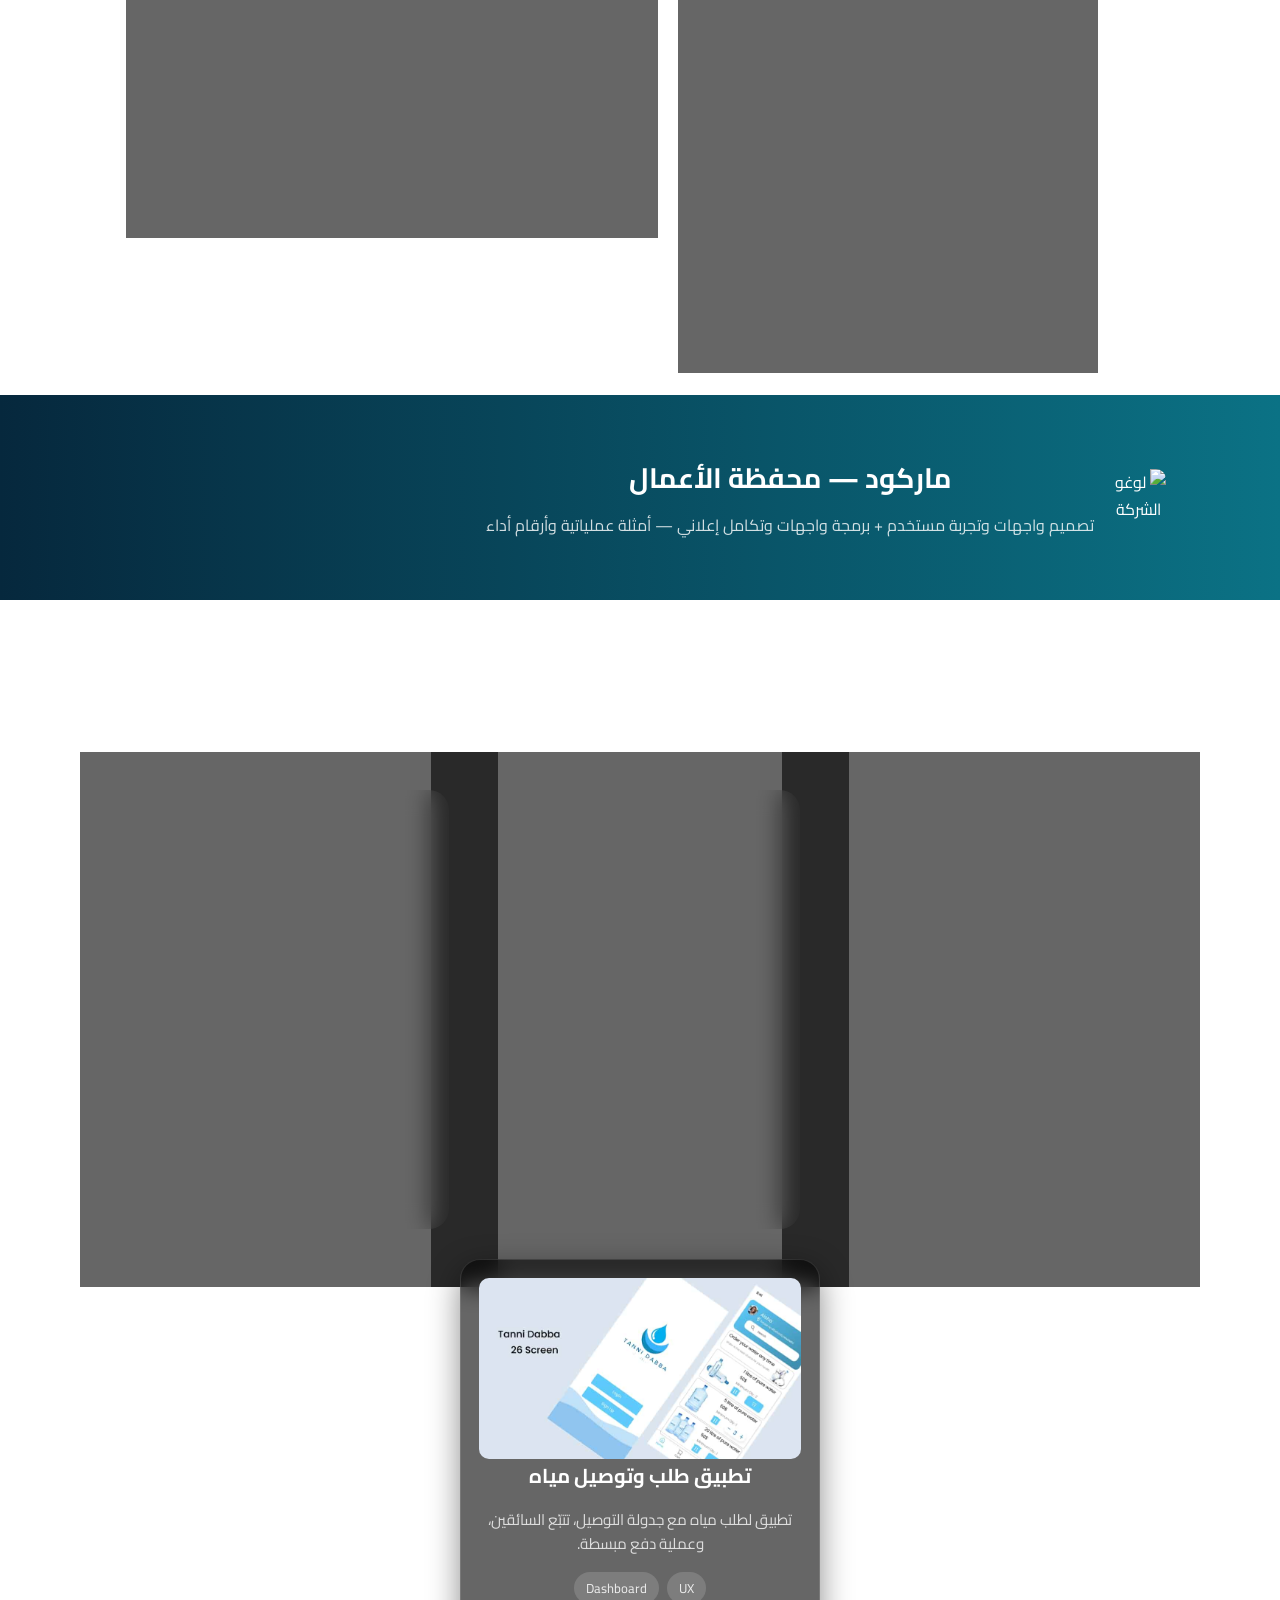
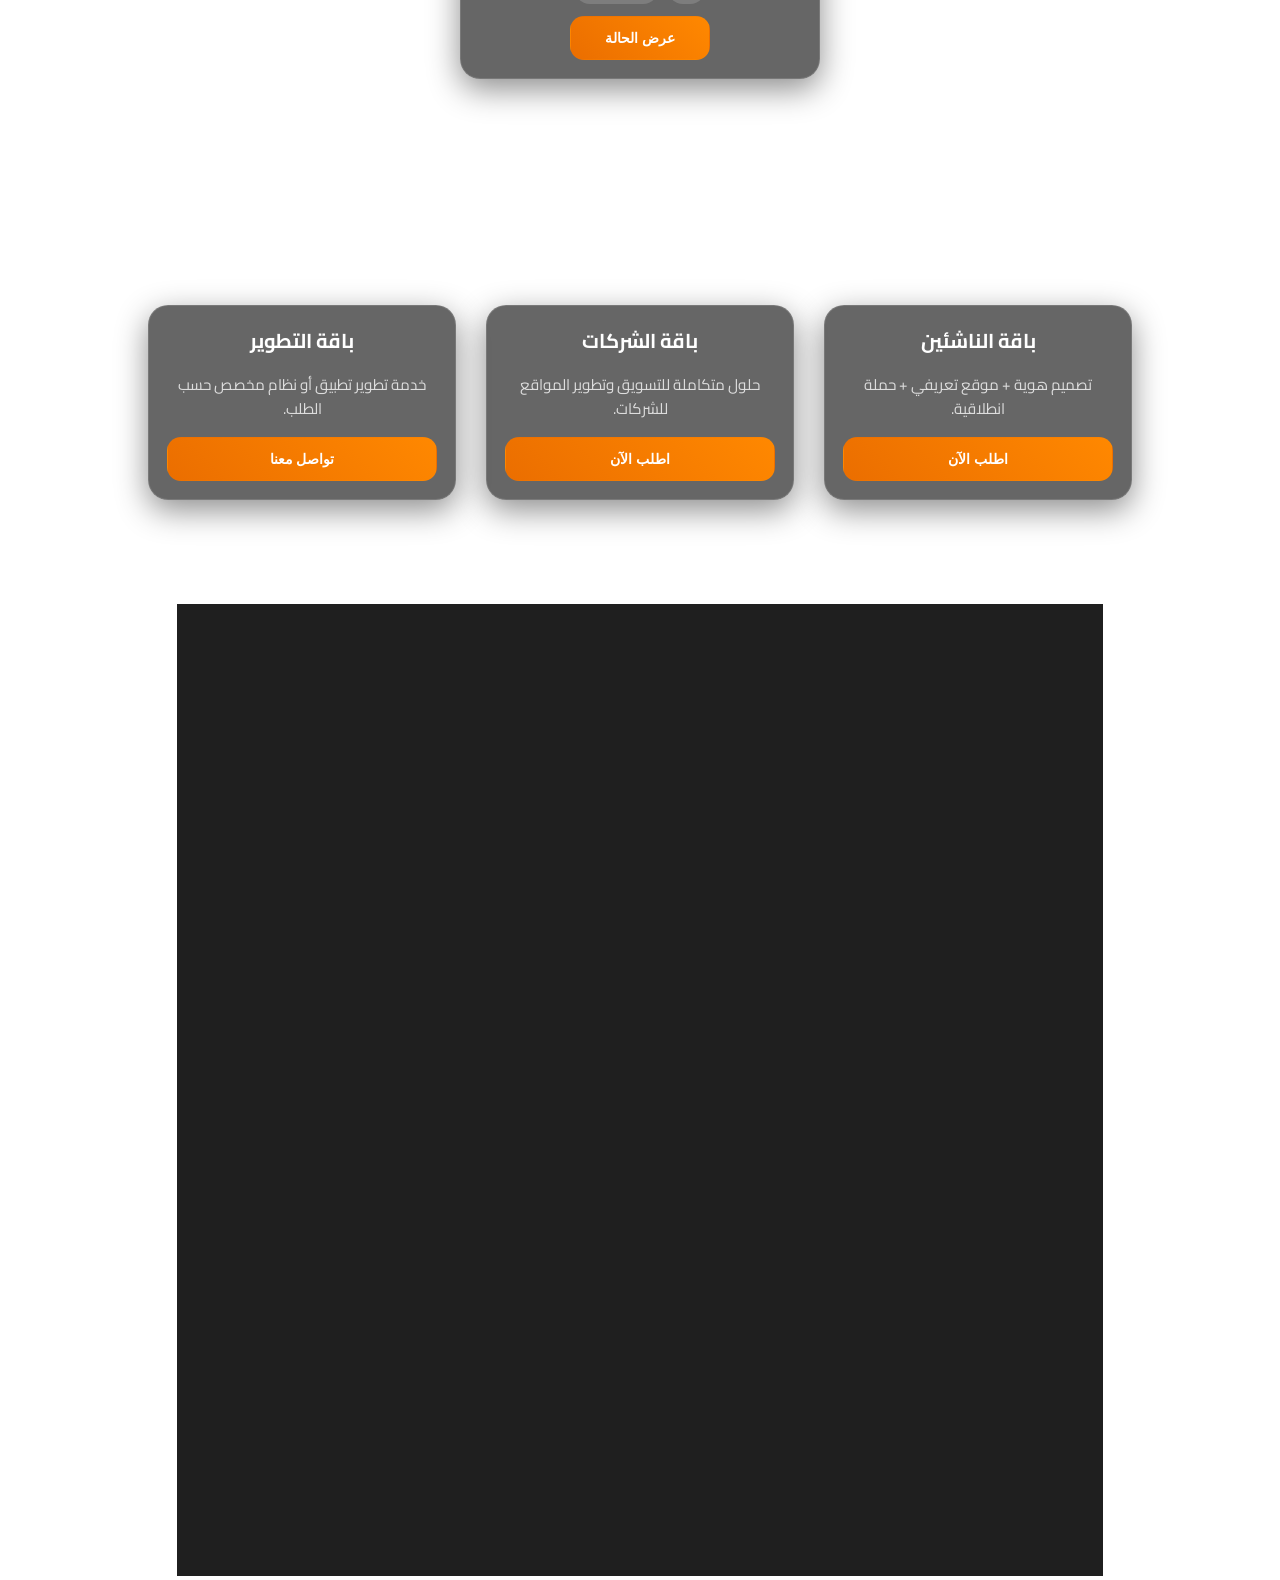
==== commit 8b1b5bbf: "markode" ====
--- a/index.html
+++ b/index.html
@@ -1,20 +1,27 @@
 <!DOCTYPE html>
 <html lang="ar" dir="rtl">
 <head>
+  <script async src="https://www.googletagmanager.com/gtag/js?id=G-S2H6VFV5PT"></script>
+  <script>
+    window.dataLayer = window.dataLayer || [];
+    function gtag(){dataLayer.push(arguments);}
+    gtag('js', new Date());
+    gtag('config', 'G-S2H6VFV5PT');
+  </script>
+
   <meta charset="UTF-8" />
   <title>Markode | الرئيسية</title>
   <link rel="icon" href="logo.jpg" type="image/jpeg">
   <meta name="viewport" content="width=device-width, initial-scale=1" />
-<meta name="description" content="Markode: منصة متكاملة للتسويق الرقمي وتطوير البرمجيات، نقدم حلولاً مبتكرة لتعزيز نمو أعمالك وتحسين تجربة المستخدم." />
-
-  <!-- Fonts -->
+  <meta name="description" content="Markode: منصة متكاملة للتسويق الرقمي وتطوير البرمجيات، نقدم حلولاً مبتكرة لتعزيز نمو أعمالك وتحسين تجربة المستخدم." />
+
   <link rel="preconnect" href="https://fonts.googleapis.com" />
   <link rel="preconnect" href="https://fonts.gstatic.com" crossorigin />
   <link href="https://fonts.googleapis.com/css2?family=Cairo:wght@400;700&display=swap" rel="stylesheet">
 
-  <!-- Stylesheet -->
   <link rel="stylesheet" href="style.css">
 </head>
+
 
 <body>
 
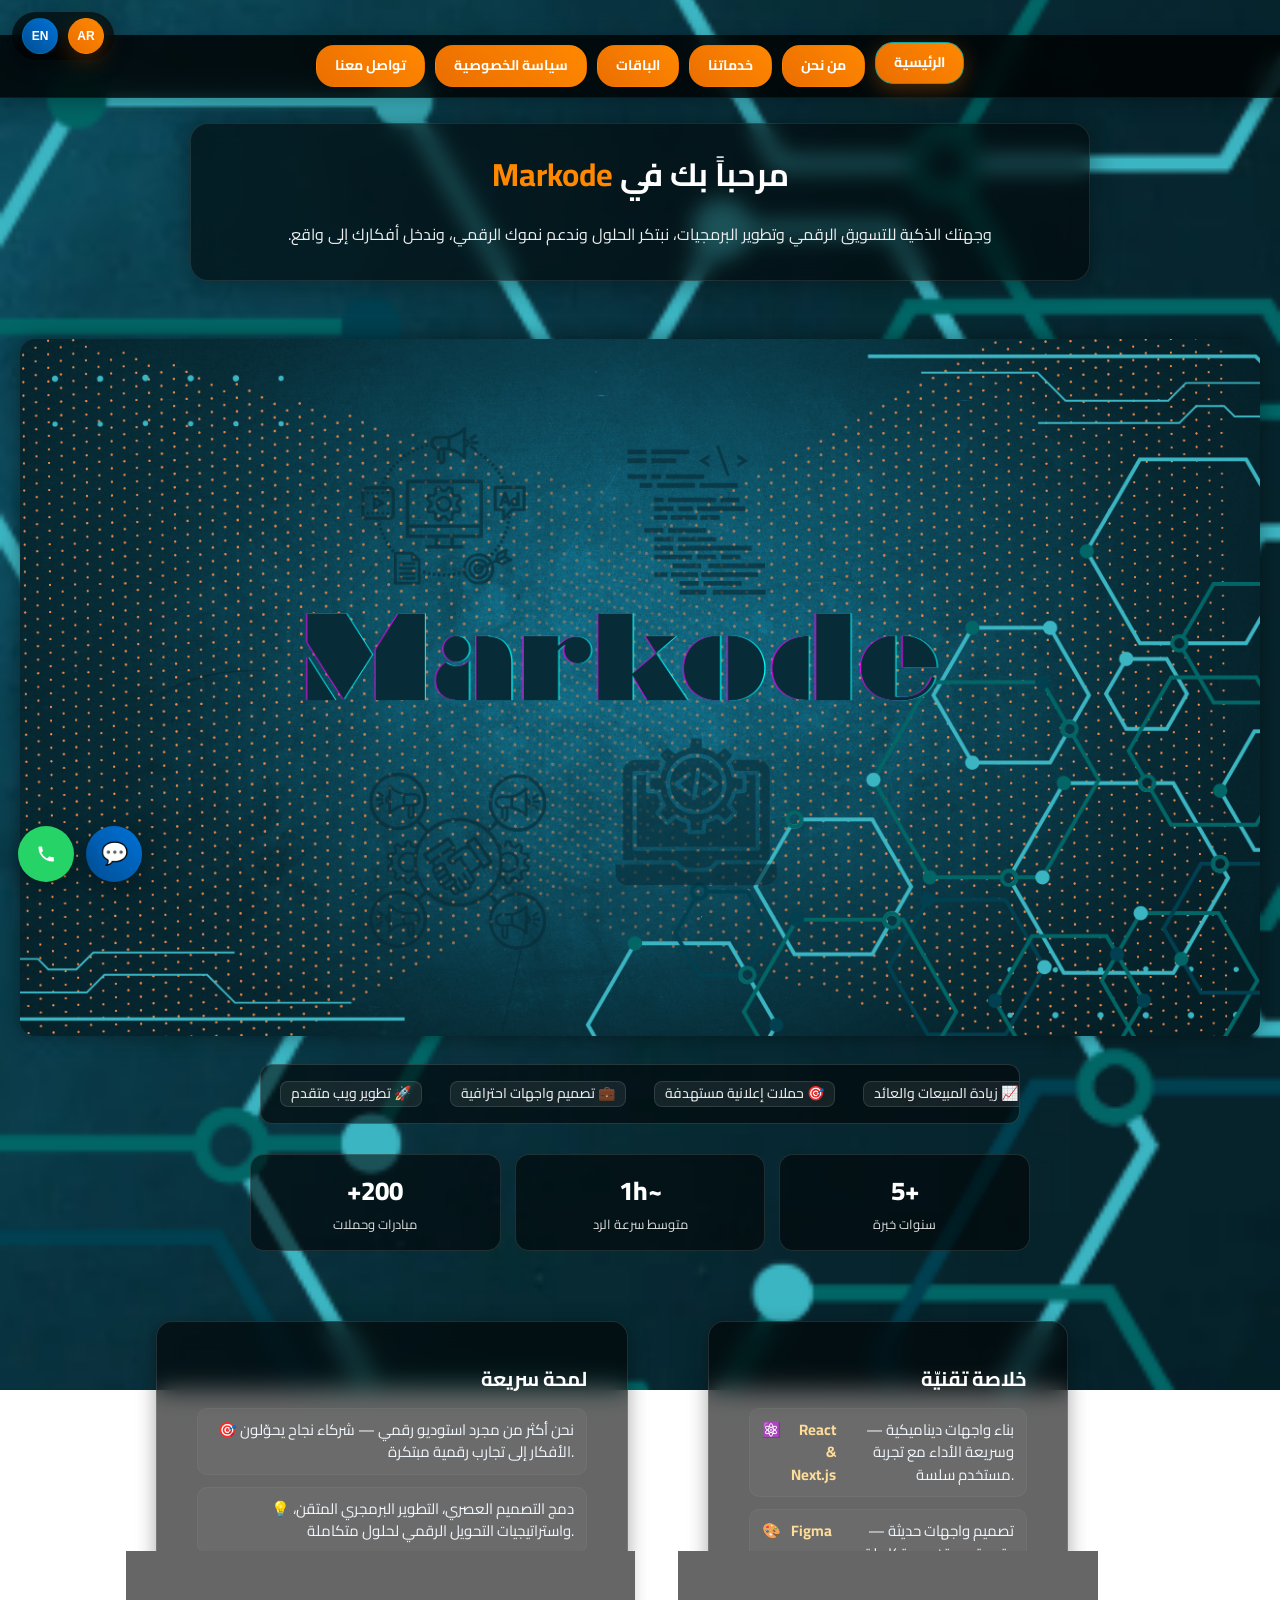
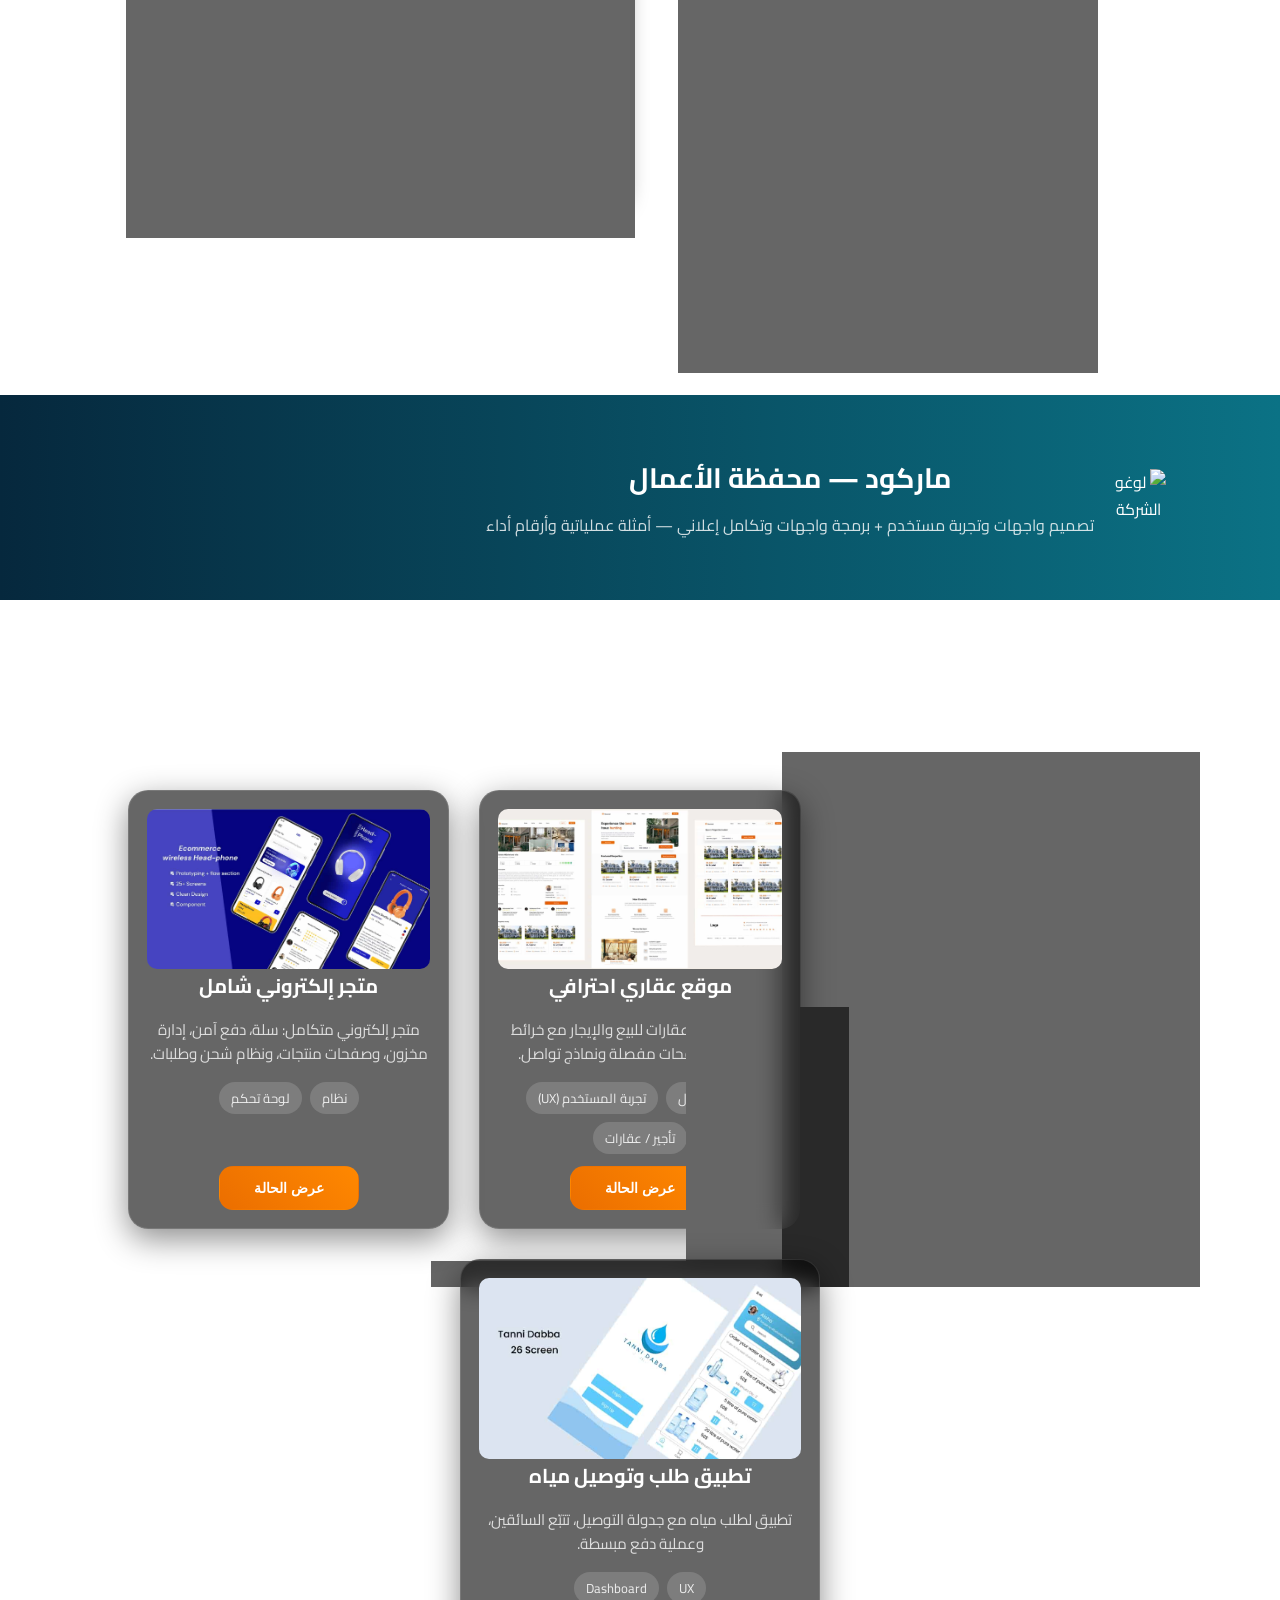
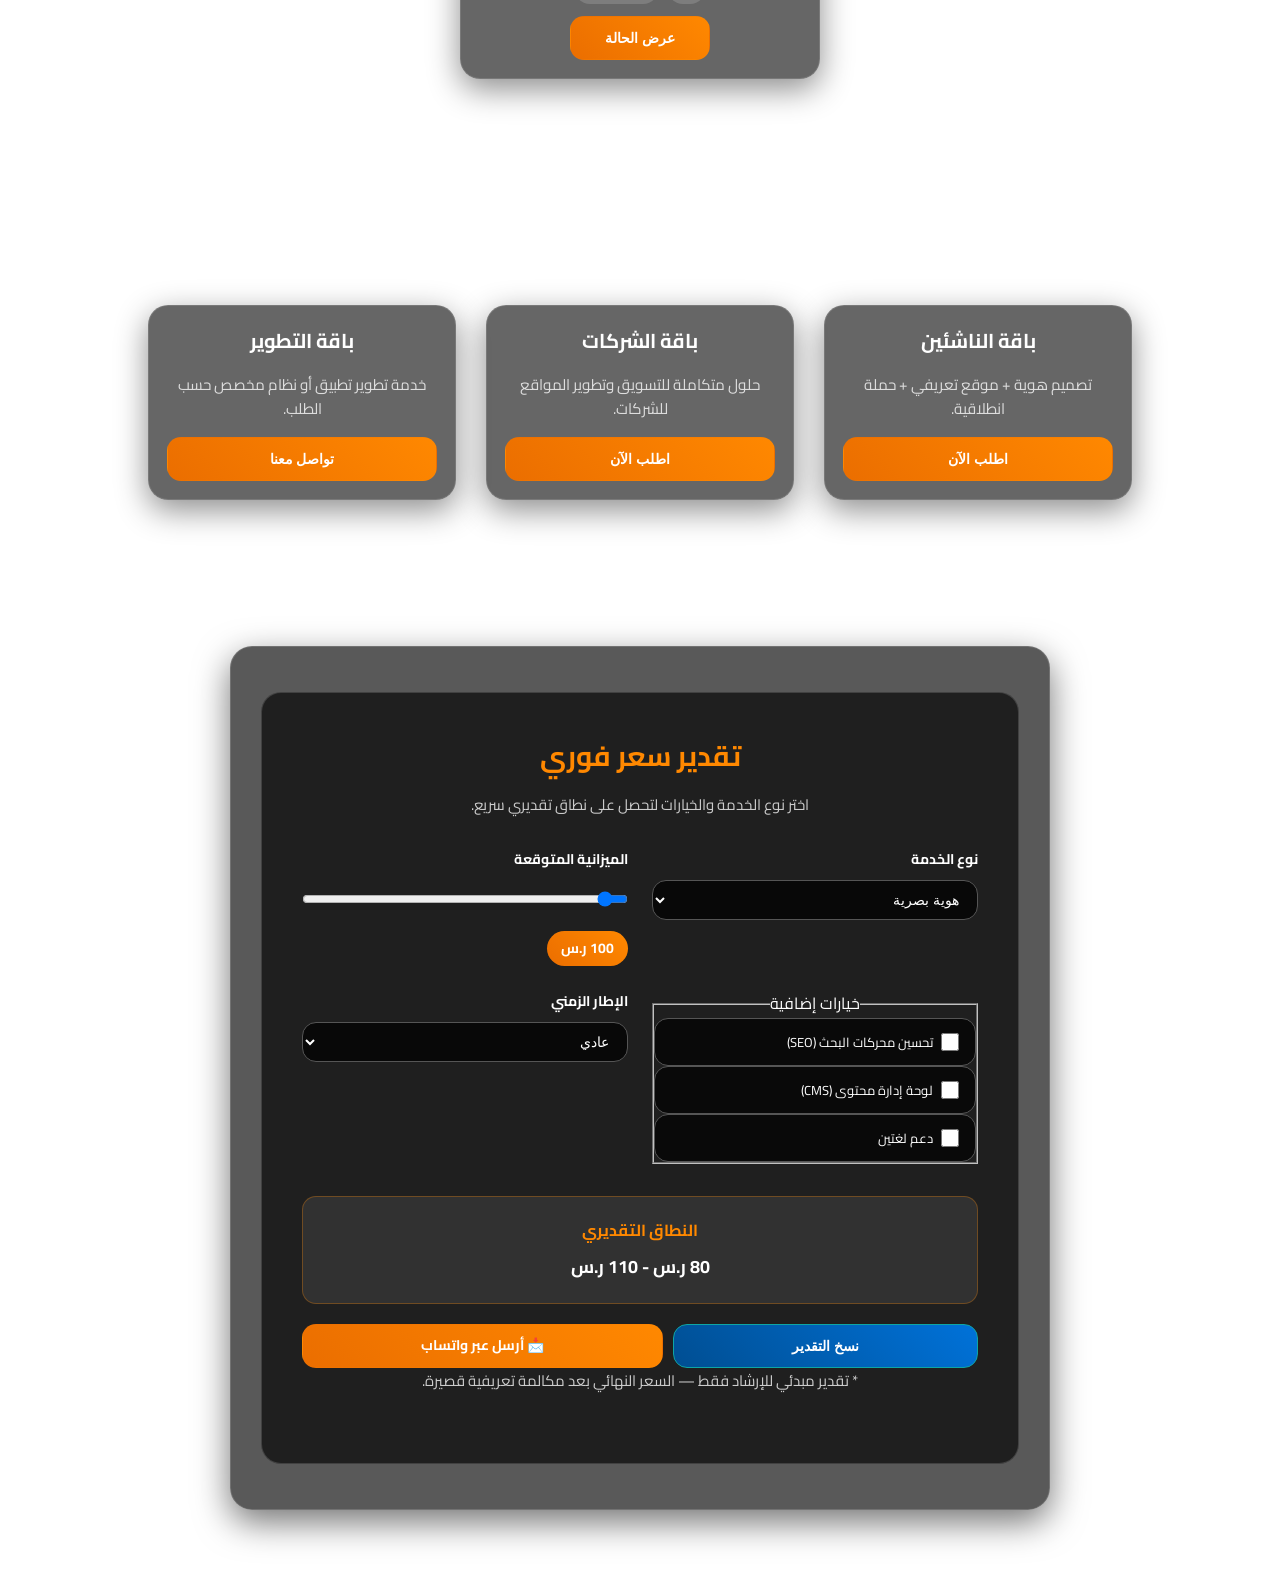
==== commit ef102470: "markode" ====
--- a/index.html
+++ b/index.html
@@ -8,6 +8,7 @@
     gtag('js', new Date());
     gtag('config', 'G-S2H6VFV5PT');
   </script>
+<link rel="canonical" href="https://markode.co/" />
 
   <meta charset="UTF-8" />
   <title>Markode | الرئيسية</title>
